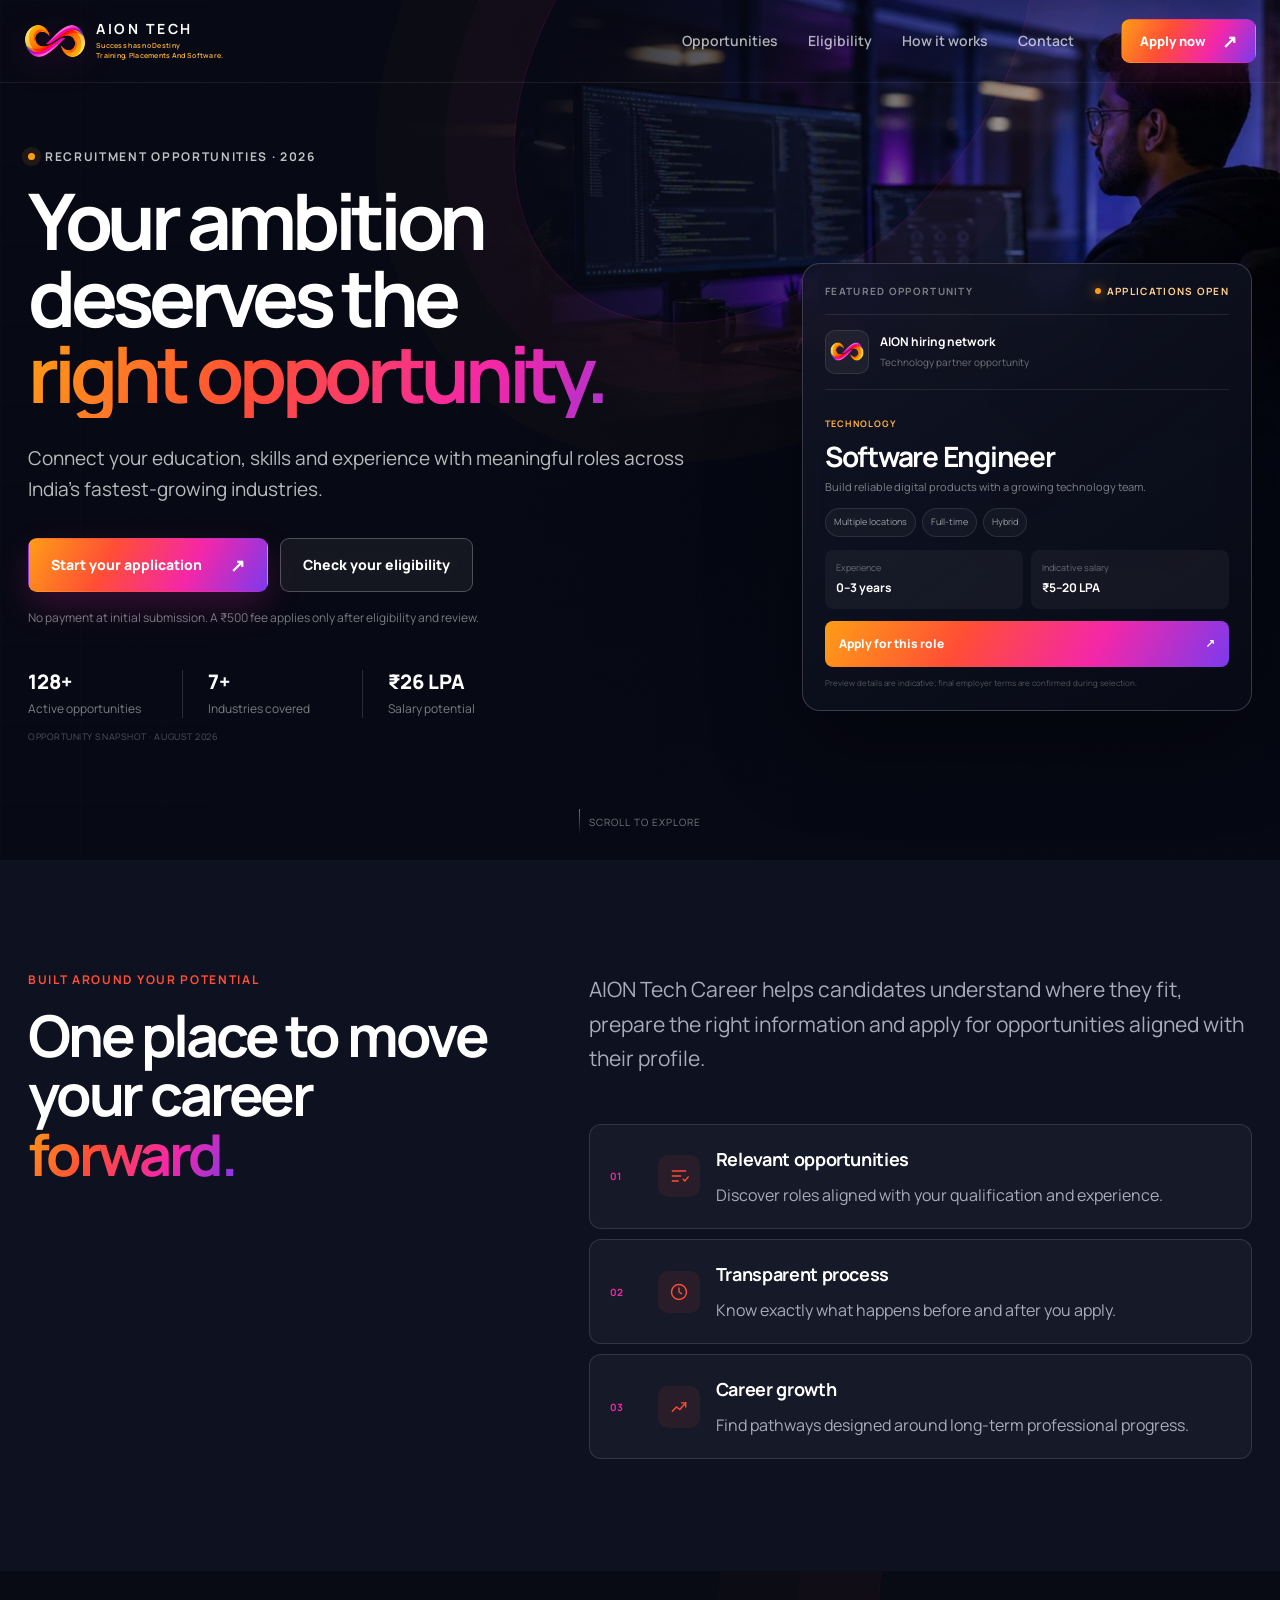
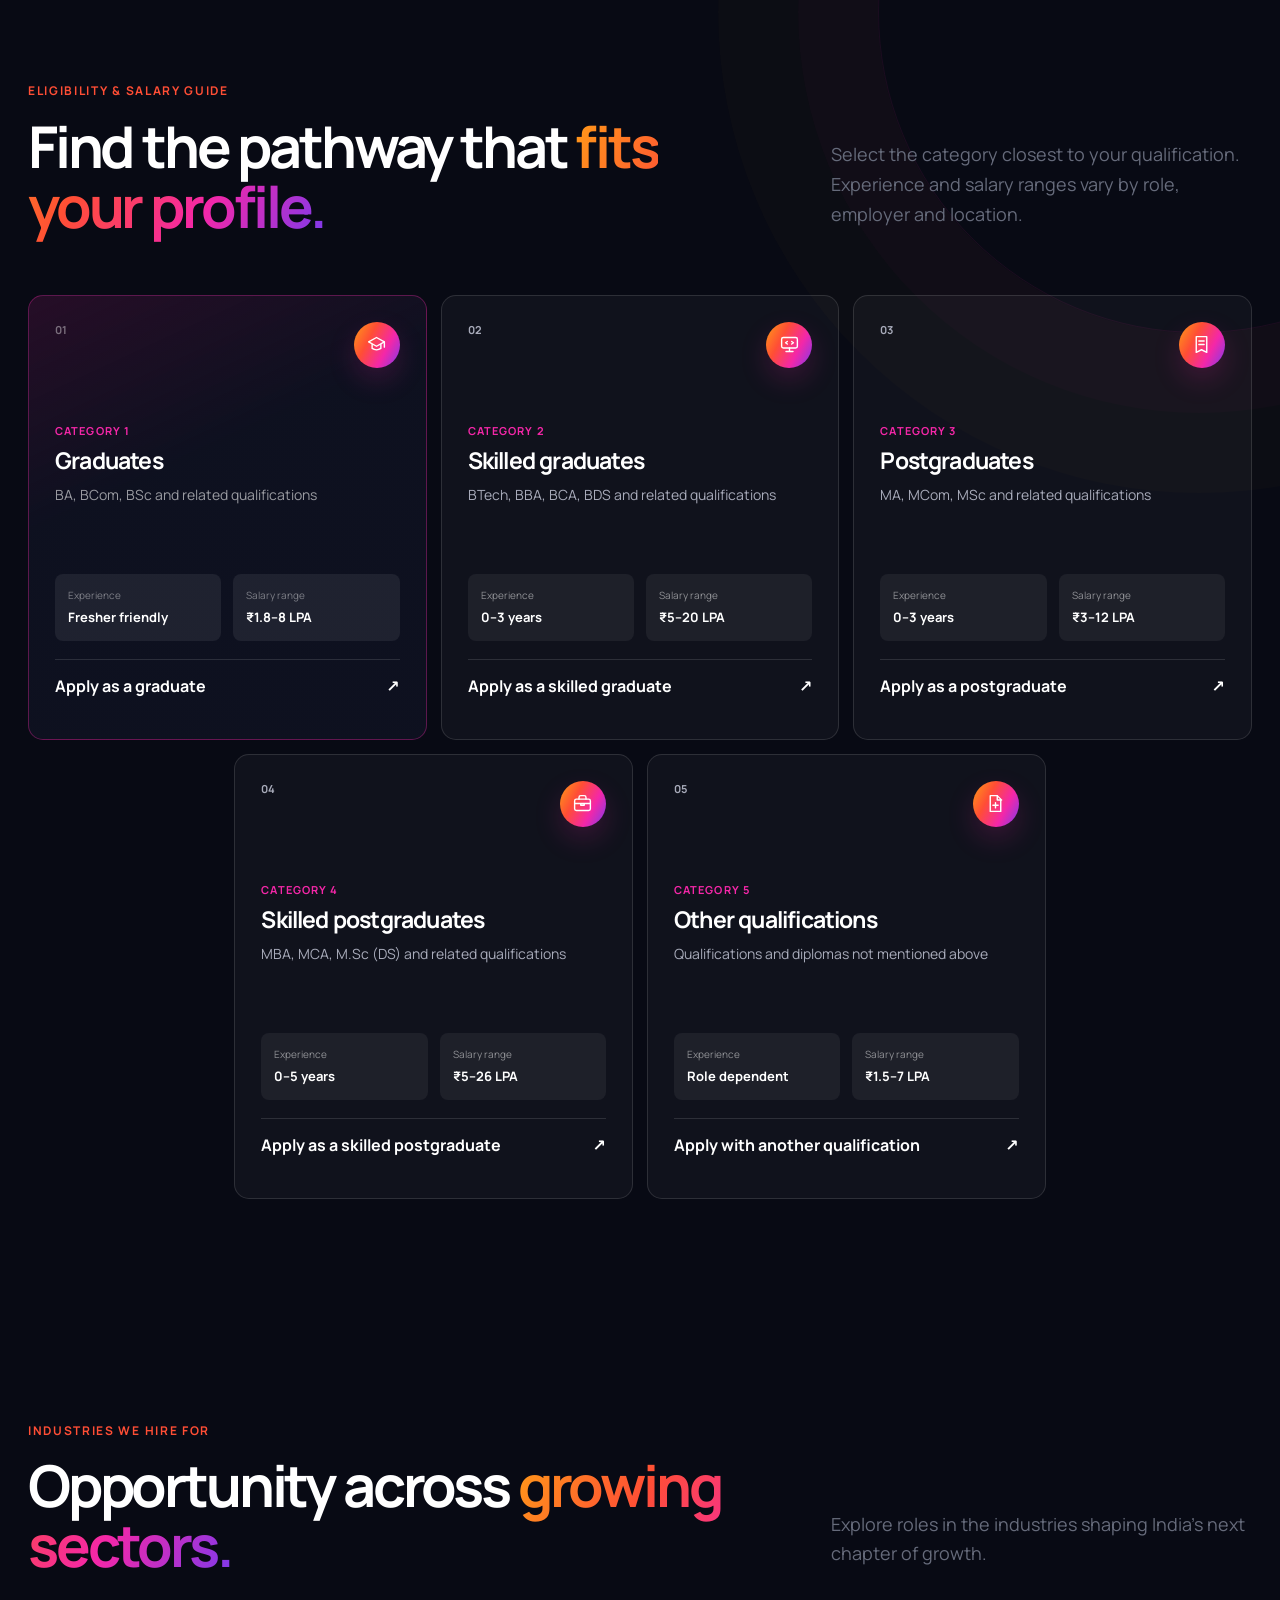
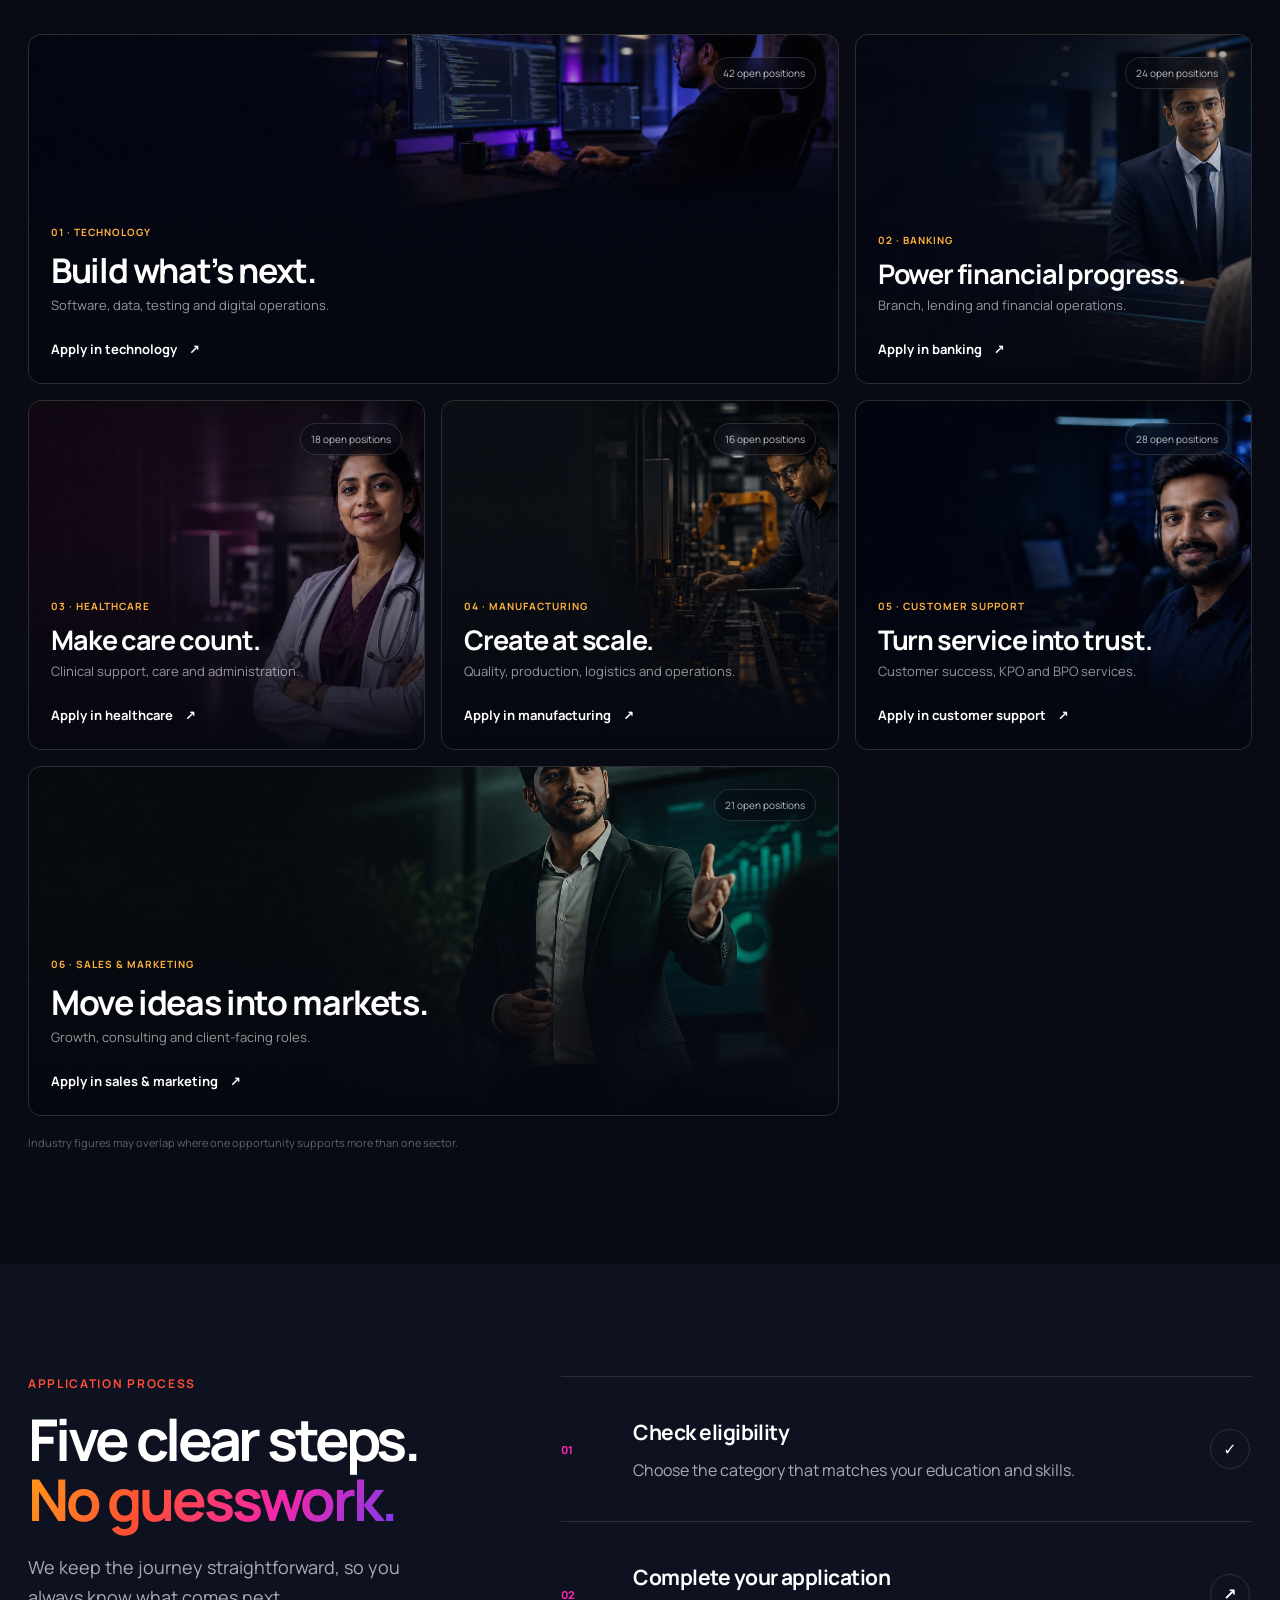
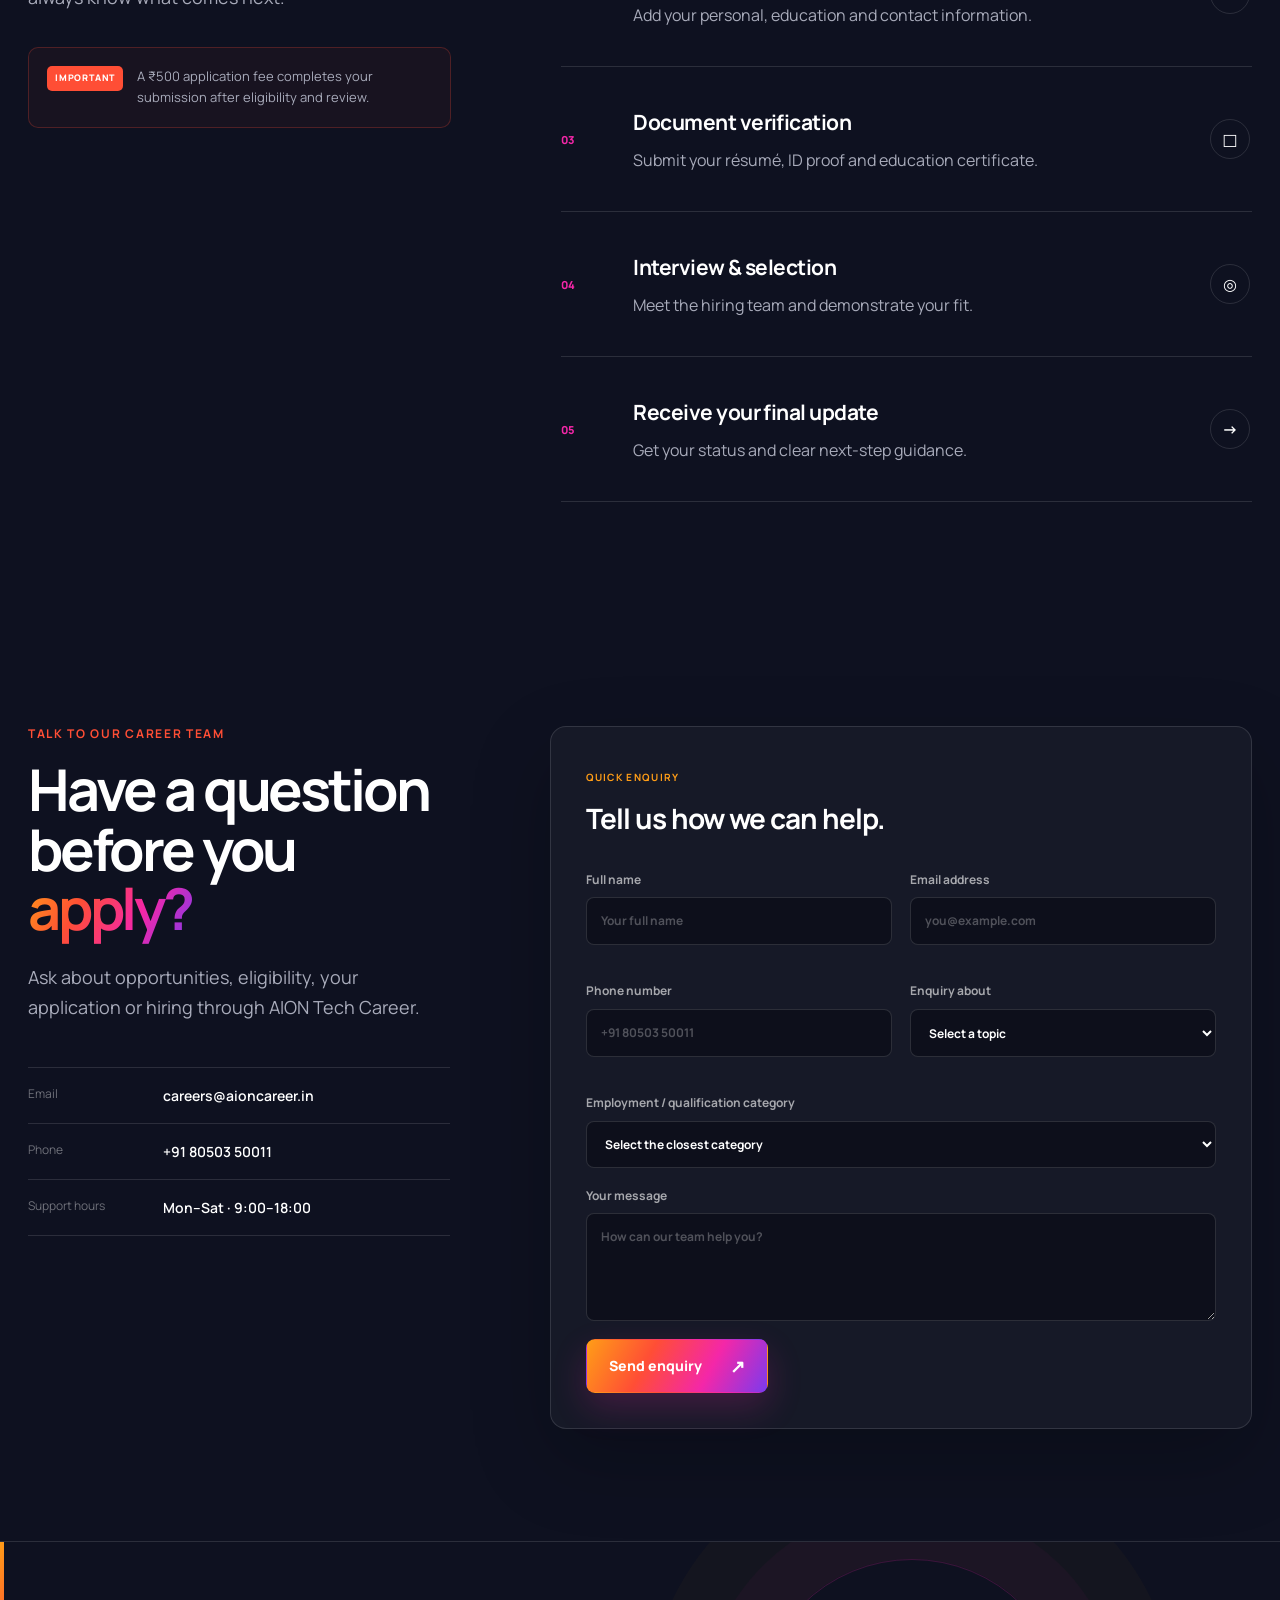
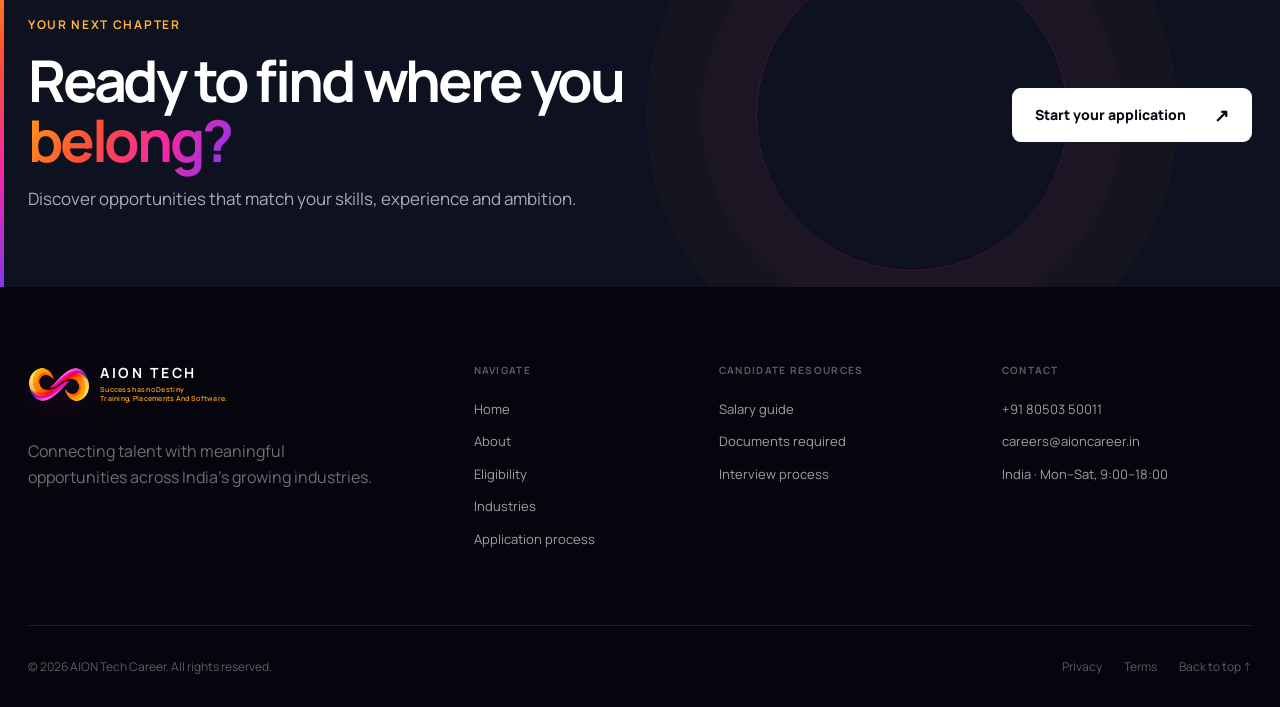
==== index.html @ 4f6e91fd "Add brand subtitles to site header" ====
<!doctype html>
<html lang="en">
<head>
  <meta charset="utf-8">
  <meta name="viewport" content="width=device-width, initial-scale=1">
  <meta name="description" content="Explore career opportunities across India's growing industries with AION Tech Career.">
  <meta name="theme-color" content="#070914">
  <title>AION Tech Career — Your next opportunity starts here</title>
  <link rel="preconnect" href="https://fonts.googleapis.com">
  <link rel="preconnect" href="https://fonts.gstatic.com" crossorigin>
  <link rel="preload" as="image" href="assets/images/industries/technology.jpg" fetchpriority="high">
  <link rel="preload" as="image" href="assets/images/aion-logo.webp">
  <link href="https://fonts.googleapis.com/css2?family=Manrope:wght@400;500;600;700;800&display=swap" rel="stylesheet">
  <link rel="stylesheet" href="assets/css/styles.css?v=29">
  <script defer src="assets/js/script.js?v=24"></script>
</head>
<body id="top">
  <a class="skip-link" href="#main">Skip to content</a>

  <header class="site-header" data-header>
    <div class="nav-shell">
      <a class="brand" href="#top" aria-label="AION Tech Career home">
        <img src="assets/images/aion-logo.webp" alt="" width="78" height="43" decoding="async">
        <span class="brand-copy"><strong>AION TECH</strong><span class="brand-tagline"><span>Success has no Destiny</span><span>Training, Placements And Software.</span></span></span>
      </a>
      <button class="menu-toggle" type="button" aria-expanded="false" aria-controls="primary-nav" aria-label="Open navigation" data-menu-toggle><span></span><span></span></button>
      <div class="nav-panel" id="primary-nav" data-nav-panel>
        <nav class="main-nav" aria-label="Primary navigation">
          <a href="#opportunities">Opportunities</a>
          <a href="#eligibility">Eligibility</a>
          <a href="#process">How it works</a>
          <a href="#contact">Contact</a>
        </nav>
        <a class="button button-small button-bright" href="?apply=1" data-open-application>Apply now <span aria-hidden="true">↗</span></a>
      </div>
    </div>
  </header>

  <main id="main">
    <section class="hero" aria-labelledby="hero-title">
      <div class="hero-media" aria-hidden="true"></div>
      <div class="hero-gridlines" aria-hidden="true"></div>
      <div class="container hero-layout">
        <div class="hero-copy">
          <p class="kicker hero-kicker"><span></span> Recruitment opportunities · 2026</p>
          <h1 id="hero-title">Your ambition deserves the <em><span>right</span> opportunity.</em></h1>
          <p class="hero-lead">Connect your education, skills and experience with meaningful roles across India’s fastest-growing industries.</p>
          <div class="hero-actions">
            <a class="button button-bright" href="?apply=1" data-open-application>Start your application <span aria-hidden="true">↗</span></a>
            <a class="button button-ghost" href="#eligibility">Check your eligibility</a>
          </div>
          <p class="hero-disclosure">No payment at initial submission. A ₹500 fee applies only after eligibility and review.</p>
          <div class="hero-proof" aria-label="Opportunity overview">
            <div><strong>128+</strong><span>Active opportunities</span></div>
            <div><strong>7+</strong><span>Industries covered</span></div>
            <div><strong>₹26 LPA</strong><span>Salary potential</span></div>
          </div>
          <p class="stats-source">Opportunity snapshot · August 2026</p>
        </div>

        <div class="hero-card-stack" aria-label="Featured opportunity preview">
          <article class="match-panel opportunity-preview">
            <div class="match-panel-top"><span>Featured opportunity</span><span class="live-dot">Applications open</span></div>
            <div class="opportunity-company"><span class="opportunity-logo"><img src="assets/images/aion-logo.webp" alt="" width="42" height="24" decoding="async"></span><div><strong>AION hiring network</strong><small>Technology partner opportunity</small></div></div>
            <div class="opportunity-title"><span>Technology</span><h2>Software Engineer</h2><p>Build reliable digital products with a growing technology team.</p></div>
            <div class="opportunity-tags" aria-label="Opportunity summary"><span>Multiple locations</span><span>Full-time</span><span>Hybrid</span></div>
            <dl class="opportunity-details"><div><dt>Experience</dt><dd>0–3 years</dd></div><div><dt>Indicative salary</dt><dd>₹5–20 LPA</dd></div></dl>
            <a class="opportunity-apply" href="?apply=1" data-apply-role="Software Engineer">Apply for this role <span aria-hidden="true">↗</span></a>
            <p class="opportunity-disclaimer">Preview details are indicative; final employer terms are confirmed during selection.</p>
          </article>
        </div>
      </div>
      <a class="scroll-cue" href="#about"><span></span>Scroll to explore</a>
    </section>

    <section class="section intro-section" id="about">
      <div class="container intro-grid">
        <div class="section-heading reveal">
          <p class="kicker">Built around your potential</p>
          <h2>One place to move your career <em>forward.</em></h2>
        </div>
        <div class="intro-copy reveal">
          <p>AION Tech Career helps candidates understand where they fit, prepare the right information and apply for opportunities aligned with their profile.</p>
          <div class="value-list">
            <article><span>01</span><i aria-hidden="true"><svg viewBox="0 0 24 24"><path d="M4 6h16M4 12h10M4 18h7"/><path d="m17 16 2 2 4-5"/></svg></i><div><h3>Relevant opportunities</h3><p>Discover roles aligned with your qualification and experience.</p></div></article>
            <article><span>02</span><i aria-hidden="true"><svg viewBox="0 0 24 24"><circle cx="12" cy="12" r="9"/><path d="M12 7v5l3 2"/></svg></i><div><h3>Transparent process</h3><p>Know exactly what happens before and after you apply.</p></div></article>
            <article><span>03</span><i aria-hidden="true"><svg viewBox="0 0 24 24"><path d="m4 17 5-5 4 3 7-8"/><path d="M15 7h5v5"/></svg></i><div><h3>Career growth</h3><p>Find pathways designed around long-term professional progress.</p></div></article>
          </div>
        </div>
      </div>
    </section>

    <section class="section eligibility-section" id="eligibility">
      <div class="container">
        <div class="section-heading eligibility-heading reveal">
          <div><p class="kicker">Eligibility & salary guide</p><h2>Find the pathway that <em>fits your profile.</em></h2></div>
          <p>Select the category closest to your qualification. Experience and salary ranges vary by role, employer and location.</p>
        </div>
        <div class="pathway-grid">
          <article class="pathway-card reveal-card featured-pathway">
            <div class="pathway-top"><span>01</span><i aria-hidden="true"><svg viewBox="0 0 24 24"><path d="m3 9 9-5 9 5-9 5-9-5Z"/><path d="M7 12v4.5c2.8 2 7.2 2 10 0V12M21 9v6"/></svg></i></div>
            <p>Category 1</p><h3>Graduates</h3><p>BA, BCom, BSc and related qualifications</p>
            <dl><div><dt>Experience</dt><dd>Fresher friendly</dd></div><div><dt>Salary range</dt><dd>₹1.8–8 LPA</dd></div></dl>
            <button type="button" data-apply-qualification="Graduate">Apply as a graduate <span>↗</span></button>
          </article>
          <article class="pathway-card reveal-card">
            <div class="pathway-top"><span>02</span><i aria-hidden="true"><svg viewBox="0 0 24 24"><rect x="3" y="4" width="18" height="12" rx="2"/><path d="M8 20h8M12 16v4M9.5 8.5 7.5 10l2 1.5M14.5 8.5l2 1.5-2 1.5"/></svg></i></div>
            <p>Category 2</p><h3>Skilled graduates</h3><p>BTech, BBA, BCA, BDS and related qualifications</p>
            <dl><div><dt>Experience</dt><dd>0–3 years</dd></div><div><dt>Salary range</dt><dd>₹5–20 LPA</dd></div></dl>
            <button type="button" data-apply-qualification="Skilled graduate">Apply as a skilled graduate <span>↗</span></button>
          </article>
          <article class="pathway-card reveal-card">
            <div class="pathway-top"><span>03</span><i aria-hidden="true"><svg viewBox="0 0 24 24"><path d="M6 3h12v18l-6-3-6 3V3Z"/><path d="M9 8h6M9 12h6"/></svg></i></div>
            <p>Category 3</p><h3>Postgraduates</h3><p>MA, MCom, MSc and related qualifications</p>
            <dl><div><dt>Experience</dt><dd>0–3 years</dd></div><div><dt>Salary range</dt><dd>₹3–12 LPA</dd></div></dl>
            <button type="button" data-apply-qualification="Postgraduate">Apply as a postgraduate <span>↗</span></button>
          </article>
          <article class="pathway-card reveal-card">
            <div class="pathway-top"><span>04</span><i aria-hidden="true"><svg viewBox="0 0 24 24"><rect x="3" y="7" width="18" height="13" rx="2"/><path d="M8 7V5a2 2 0 0 1 2-2h4a2 2 0 0 1 2 2v2M3 12h18M10 12v2h4v-2"/></svg></i></div>
            <p>Category 4</p><h3>Skilled postgraduates</h3><p>MBA, MCA, M.Sc (DS) and related qualifications</p>
            <dl><div><dt>Experience</dt><dd>0–5 years</dd></div><div><dt>Salary range</dt><dd>₹5–26 LPA</dd></div></dl>
            <button type="button" data-apply-qualification="Skilled postgraduate">Apply as a skilled postgraduate <span>↗</span></button>
          </article>
          <article class="pathway-card reveal-card other-pathway">
            <div class="pathway-top"><span>05</span><i aria-hidden="true"><svg viewBox="0 0 24 24"><path d="M6 3h8l4 4v14H6V3Z"/><path d="M14 3v5h5M9 14h6M12 11v6"/></svg></i></div>
            <p>Category 5</p><h3>Other qualifications</h3><p>Qualifications and diplomas not mentioned above</p>
            <dl><div><dt>Experience</dt><dd>Role dependent</dd></div><div><dt>Salary range</dt><dd>₹1.5–7 LPA</dd></div></dl>
            <button type="button" data-apply-qualification="Diploma / Other">Apply with another qualification <span>↗</span></button>
          </article>
        </div>
      </div>
    </section>

    <section class="section opportunities-section" id="opportunities">
      <div class="container">
        <div class="section-heading opportunities-heading reveal">
          <div><p class="kicker">Industries we hire for</p><h2>Opportunity across <em>growing sectors.</em></h2></div>
          <p>Explore roles in the industries shaping India’s next chapter of growth.</p>
        </div>
        <div class="industry-grid">
          <article class="industry-card industry-large reveal-card"><div class="industry-count">42 open positions</div><div><span>01 · Technology</span><h3>Build what’s next.</h3><p>Software, data, testing and digital operations.</p><a href="?apply=1" data-apply-role="Software Engineer">Apply in technology <span>↗</span></a></div></article>
          <article class="industry-card reveal-card"><div class="industry-count">24 open positions</div><div><span>02 · Banking</span><h3>Power financial progress.</h3><p>Branch, lending and financial operations.</p><a href="?apply=1" data-apply-role="Branch Operations Executive">Apply in banking <span>↗</span></a></div></article>
          <article class="industry-card reveal-card"><div class="industry-count">18 open positions</div><div><span>03 · Healthcare</span><h3>Make care count.</h3><p>Clinical support, care and administration.</p><a href="?apply=1" data-apply-role="Healthcare Administration Associate">Apply in healthcare <span>↗</span></a></div></article>
          <article class="industry-card reveal-card"><div class="industry-count">16 open positions</div><div><span>04 · Manufacturing</span><h3>Create at scale.</h3><p>Quality, production, logistics and operations.</p><a href="?apply=1" data-apply-role="Quality Assurance Executive">Apply in manufacturing <span>↗</span></a></div></article>
          <article class="industry-card reveal-card"><div class="industry-count">28 open positions</div><div><span>05 · Customer support</span><h3>Turn service into trust.</h3><p>Customer success, KPO and BPO services.</p><a href="?apply=1" data-apply-role="Customer Success Associate">Apply in customer support <span>↗</span></a></div></article>
          <article class="industry-card industry-wide reveal-card"><div class="industry-count">21 open positions</div><div><span>06 · Sales & marketing</span><h3>Move ideas into markets.</h3><p>Growth, consulting and client-facing roles.</p><a href="?apply=1" data-apply-role="Business Development Associate">Apply in sales & marketing <span>↗</span></a></div></article>
        </div>
        <p class="industry-note">Industry figures may overlap where one opportunity supports more than one sector.</p>
      </div>
    </section>

    <section class="section process-section" id="process">
      <div class="container process-layout">
        <div class="process-intro reveal">
          <p class="kicker">Application process</p>
          <h2>Five clear steps. <em>No guesswork.</em></h2>
          <p>We keep the journey straightforward, so you always know what comes next.</p>
          <div class="fee-note"><span>Important</span><p>A ₹500 application fee completes your submission after eligibility and review.</p></div>
        </div>
        <div class="process-list">
          <article class="process-step reveal"><span>01</span><div><h3>Check eligibility</h3><p>Choose the category that matches your education and skills.</p></div><i>✓</i></article>
          <article class="process-step reveal"><span>02</span><div><h3>Complete your application</h3><p>Add your personal, education and contact information.</p></div><i>↗</i></article>
          <article class="process-step reveal"><span>03</span><div><h3>Document verification</h3><p>Submit your résumé, ID proof and education certificate.</p></div><i>□</i></article>
          <article class="process-step reveal"><span>04</span><div><h3>Interview & selection</h3><p>Meet the hiring team and demonstrate your fit.</p></div><i>◎</i></article>
          <article class="process-step reveal"><span>05</span><div><h3>Receive your final update</h3><p>Get your status and clear next-step guidance.</p></div><i>→</i></article>
        </div>
      </div>
    </section>

    <section class="section contact-section" id="contact">
      <div class="container contact-shell">
        <div class="contact-copy reveal">
          <p class="kicker">Talk to our career team</p>
          <h2>Have a question before you <em>apply?</em></h2>
          <p>Ask about opportunities, eligibility, your application or hiring through AION Tech Career.</p>
          <div class="contact-details">
            <div><span>Email</span><a href="mailto:careers@aioncareer.in">careers@aioncareer.in</a></div>
            <div><span>Phone</span><a href="tel:+918050350011">+91 80503 50011</a></div>
            <div><span>Support hours</span><strong>Mon–Sat · 9:00–18:00</strong></div>
          </div>
        </div>
        <form class="enquiry-form reveal" data-enquiry-form>
          <div class="form-heading"><span>Quick enquiry</span><h3>Tell us how we can help.</h3></div>
          <div class="form-grid">
            <label>Full name<input type="text" name="fullName" autocomplete="name" maxlength="100" placeholder="Your full name" required></label>
            <label>Email address<input type="email" name="email" autocomplete="email" placeholder="you@example.com" required></label>
            <label>Phone number<input type="tel" name="phone" autocomplete="tel" pattern="[0-9+() -]{10,18}" placeholder="+91 80503 50011" required></label>
            <label>Enquiry about<select name="enquiryType" required><option value="">Select a topic</option><option>Job opportunities</option><option>Eligibility</option><option>Application status</option><option>Employer enquiry</option><option>Other</option></select></label>
            <label class="form-span-2">Employment / qualification category<select name="qualification" required><option value="">Select the closest category</option><option>Graduate</option><option>Skilled graduate</option><option>Postgraduate</option><option>Skilled postgraduate</option><option>Diploma / Other</option><option>Employer / recruiter</option><option>Not sure</option></select></label>
          </div>
          <label>Your message<textarea name="message" rows="4" maxlength="2000" placeholder="How can our team help you?" required></textarea></label>
          <p class="form-message form-error" data-enquiry-error role="alert" tabindex="-1" hidden></p>
          <p class="form-message form-success" data-enquiry-success role="status" tabindex="-1" hidden></p>
          <button class="button button-bright" type="submit">Send enquiry <span>↗</span></button>
        </form>
      </div>
    </section>

    <section class="final-cta">
      <div class="container final-cta-inner reveal">
        <div><p class="kicker">Your next chapter</p><h2>Ready to find where you <em>belong?</em></h2><p>Discover opportunities that match your skills, experience and ambition.</p></div>
        <a class="button button-light" href="?apply=1" data-open-application>Start your application <span>↗</span></a>
      </div>
    </section>
  </main>

  <footer class="site-footer">
    <div class="container footer-grid">
      <div class="footer-about"><a class="brand footer-brand" href="#top"><img src="assets/images/aion-logo.webp" alt="" width="78" height="43" loading="lazy" decoding="async"><span class="brand-copy"><strong>AION TECH</strong><span class="brand-tagline"><span>Success has no Destiny</span><span>Training, Placements And Software.</span></span></span></a><p>Connecting talent with meaningful opportunities across India’s growing industries.</p></div>
      <div><h3>Navigate</h3><a href="#top">Home</a><a href="#about">About</a><a href="#eligibility">Eligibility</a><a href="#opportunities">Industries</a><a href="#process">Application process</a></div>
      <div><h3>Candidate resources</h3><a href="#eligibility">Salary guide</a><a href="#process">Documents required</a><a href="#process">Interview process</a></div>
      <div><h3>Contact</h3><a href="tel:+918050350011">+91 80503 50011</a><a href="mailto:careers@aioncareer.in">careers@aioncareer.in</a><p>India · Mon–Sat, 9:00–18:00</p></div>
    </div>
    <div class="container footer-bottom"><span>© 2026 AION Tech Career. All rights reserved.</span><span class="footer-legal"><a href="privacy.html">Privacy</a><a href="terms.html">Terms</a><a href="#top">Back to top ↑</a></span></div>
  </footer>

  <div class="application-modal" data-application-modal hidden>
    <div class="modal-backdrop" data-close-application></div>
    <section class="application-dialog" role="dialog" aria-modal="true" aria-labelledby="application-title">
      <button class="modal-close" type="button" aria-label="Close application form" data-close-application>×</button>
      <div class="application-intro"><p class="kicker">Job application</p><h2 id="application-title">Take the next step.</h2><p>Choose your role, complete your details and upload your résumé. No payment is required now; a ₹500 fee applies only after eligibility and review.</p></div>
      <form class="application-form" data-application-form>
        <div class="form-grid">
          <label>Role you are looking for<select name="role" data-role-input required><option value="">Select a role</option><optgroup label="Technology"><option>Software Engineer</option><option>Data Analyst</option></optgroup><optgroup label="Banking"><option>Branch Operations Executive</option></optgroup><optgroup label="Healthcare"><option>Healthcare Administration Associate</option></optgroup><optgroup label="Customer service"><option>Customer Success Associate</option></optgroup><optgroup label="Manufacturing"><option>Quality Assurance Executive</option></optgroup><optgroup label="Sales &amp; Marketing"><option>Business Development Associate</option></optgroup></select></label>
          <label>Highest qualification<select name="qualification" required><option value="">Select qualification</option><option>Graduate</option><option>Skilled graduate</option><option>Postgraduate</option><option>Skilled postgraduate</option><option>Diploma / Other</option></select></label>
          <label>Full name<input type="text" name="fullName" autocomplete="name" placeholder="Your full name" required></label>
          <label>Email address<input type="email" name="email" autocomplete="email" placeholder="you@example.com" required></label>
          <label>Phone number<input type="tel" name="phone" autocomplete="tel" placeholder="+91 80503 50011" pattern="[0-9+() -]{10,18}" required></label>
          <label>Current location<input type="text" name="location" autocomplete="address-level2" placeholder="City, State" required></label>
          <label>Experience<select name="experience" required><option value="">Select experience</option><option>Fresher</option><option>Less than 1 year</option><option>1–3 years</option><option>3–5 years</option><option>5+ years</option></select></label>
          <label>Résumé<input class="file-input" type="file" name="resume" accept=".pdf,.doc,.docx" required><small>PDF, DOC or DOCX · Maximum 5 MB</small></label>
        </div>
        <label>Why are you a good fit?<textarea name="message" rows="4" maxlength="2000" placeholder="Briefly tell us about your skills and experience"></textarea></label>
        <label class="consent-field"><input type="checkbox" name="consent" required><span>I confirm that the information provided is accurate and agree to be contacted about this application.</span></label>
        <p class="form-message form-error" data-form-error role="alert" tabindex="-1" hidden></p>
        <div class="application-actions"><button class="button button-bright" type="submit">Submit application <span>↗</span></button><button class="button button-outline" type="button" data-close-application>Cancel</button></div>
      </form>
      <div class="application-success" data-application-success hidden><span>✓</span><h2>Application received.</h2><p>Thank you for applying. We’ll review your profile and contact you with the next steps.</p><p data-application-reference></p><button class="button button-bright" type="button" data-close-application>Done</button></div>
    </section>
  </div>
</body>
</html>
---- assets/css/styles.css ----
:root {
  /* Semantic color system */
  --background: #080a14;
  --background-secondary: #0e1120;
  --surface: #15192b;
  --surface-elevated: #1a1f34;
  --surface-hover: #20263d;
  --canvas: #f5f2ec;
  --canvas-elevated: #ffffff;
  --border: rgba(255, 255, 255, .12);
  --border-subtle: rgba(17, 21, 37, .12);
  --text-primary: #ffffff;
  --text-secondary: #a8abba;
  --text-muted: #74798a;
  --brand-primary: #ff4e35;
  --brand-secondary: #f427a8;
  --success: #32c987;
  --warning: #ffb13c;
  --error: #ff6252;
  --info: #6ea8ff;

  /* Spacing, shape, depth and motion tokens */
  --space-1: 4px;
  --space-2: 8px;
  --space-3: 12px;
  --space-4: 16px;
  --space-5: 20px;
  --space-6: 24px;
  --space-8: 32px;
  --space-10: 40px;
  --space-12: 48px;
  --space-16: 64px;
  --space-20: 80px;
  --space-24: 96px;
  --space-30: 120px;
  --radius-sm: 8px;
  --radius-md: 12px;
  --radius-lg: 18px;
  --radius-pill: 999px;
  --shadow-sm: 0 10px 30px rgba(12, 13, 25, .1);
  --shadow-md: 0 26px 70px rgba(12, 13, 25, .15);
  --shadow-lg: 0 35px 110px rgba(0, 0, 0, .42);
  --duration-fast: 160ms;
  --duration-base: 240ms;
  --duration-slow: 420ms;

  /* Backwards-compatible component aliases */
  --ink: #080a14;
  --ink-2: #0e1120;
  --ink-3: #15192b;
  --paper: #f5f2ec;
  --paper-2: #ece8e0;
  --white: #ffffff;
  --text: #111525;
  --muted: #666b7b;
  --muted-dark: #a8abba;
  --line: rgba(17, 21, 37, .12);
  --line-dark: rgba(255, 255, 255, .12);
  --orange: #ff9d17;
  --coral: #ff4e35;
  --pink: #f427a8;
  --violet: #7c3aed;
  --brand-gradient: linear-gradient(118deg, var(--orange) 0%, var(--coral) 34%, var(--pink) 67%, var(--violet) 100%);
  --ease: cubic-bezier(.22, 1, .36, 1);
  --shadow: 0 26px 70px rgba(12, 13, 25, .15);
}

* { box-sizing: border-box; }
html { scroll-behavior: smooth; scroll-padding-top: 96px; }
body { margin: 0; min-width: 320px; overflow-x: hidden; color: var(--text); background: var(--paper); font: 400 16px/1.65 "Manrope", system-ui, sans-serif; -webkit-font-smoothing: antialiased; }
body.modal-open { overflow: hidden; }
img { max-width: 100%; }
a { color: inherit; text-decoration: none; }
button, input, select, textarea { font: inherit; }
button, a { -webkit-tap-highlight-color: transparent; }
button { color: inherit; }
::selection { color: #fff; background: var(--pink); }
:focus-visible { outline: 3px solid rgba(244, 39, 168, .55); outline-offset: 4px; }
[hidden] { display: none !important; }
.container { width: min(1240px, calc(100% - 56px)); margin-inline: auto; }
.skip-link { position: fixed; z-index: 1000; top: 12px; left: 12px; padding: 10px 14px; color: #fff; background: var(--ink); border-radius: 8px; transform: translateY(-150%); }
.skip-link:focus { transform: none; }

h1, h2, h3, .brand-copy, .button { font-family: "Manrope", sans-serif; }
h1, h2, h3, p { margin-top: 0; }
h2 { margin-bottom: 24px; font-size: clamp(40px, 4.5vw, 68px); line-height: 1.04; letter-spacing: -.055em; }
h2 em, h1 em { color: transparent; background: var(--brand-gradient); background-clip: text; -webkit-background-clip: text; font-style: normal; }
.kicker { display: flex; align-items: center; gap: 10px; margin-bottom: 18px; color: var(--coral); font: 700 12px/1.3 "Manrope", sans-serif; letter-spacing: .14em; text-transform: uppercase; }
.section { padding: 112px 0; }
.section-heading > p:last-child { max-width: 570px; color: var(--muted); font-size: 18px; }

.button { display: inline-flex; min-height: 54px; align-items: center; justify-content: center; gap: 28px; padding: 15px 22px; border: 1px solid transparent; border-radius: 9px; font-size: 14px; font-weight: 800; line-height: 1; cursor: pointer; transition: transform .25s var(--ease), box-shadow .25s ease, background .25s ease, border-color .25s ease; }
.button:hover { transform: translateY(-2px); }
.button span { font-size: 18px; }
.button-bright { color: #fff; background: var(--brand-gradient); box-shadow: 0 14px 35px rgba(244, 39, 168, .2); }
.button-bright:hover { box-shadow: 0 18px 44px rgba(244, 39, 168, .3); }
.button-ghost { color: #fff; border-color: rgba(255,255,255,.25); background: rgba(255,255,255,.06); backdrop-filter: blur(10px); }
.button-ghost:hover { border-color: rgba(255,255,255,.5); background: rgba(255,255,255,.1); }
.button-light { color: var(--ink); background: #fff; }
.button-outline { color: var(--text); border-color: var(--line); background: transparent; }
.button-small { min-height: 44px; gap: 16px; padding: 12px 18px; font-size: 13px; }

.site-header { position: fixed; z-index: 100; top: 0; left: 0; width: 100%; color: #fff; border-bottom: 1px solid rgba(255,255,255,.08); transition: background .3s ease, box-shadow .3s ease, transform .35s var(--ease); }
.site-header.scrolled { background: rgba(8,10,20,.9); box-shadow: 0 10px 35px rgba(0,0,0,.2); backdrop-filter: blur(20px); }
.site-header.header-hidden { transform: translateY(-100%); }
.nav-shell { width: min(1320px, calc(100% - 48px)); min-height: 82px; margin-inline: auto; display: flex; align-items: center; justify-content: space-between; gap: 32px; }
.brand { display: inline-flex; flex: none; align-items: center; gap: 10px; }
.brand img { width: 62px; height: 44px; object-fit: contain; filter: drop-shadow(0 8px 16px rgba(244,39,168,.15)); }
.brand-copy { min-width: 0; display: block; font-size: 14px; font-weight: 800; line-height: 1; letter-spacing: .19em; }
.brand-copy strong { display: block; white-space: nowrap; }
.brand-tagline { display: grid; gap: 2px; margin-top: 6px; color: var(--warning); font-size: 7px; font-weight: 600; line-height: 1.1; letter-spacing: .04em; white-space: nowrap; }
.brand-tagline > span { display: block; }
.nav-panel { display: flex; align-items: center; gap: 34px; }
.main-nav { display: flex; align-items: center; gap: 4px; }
.main-nav a { position: relative; padding: 12px 13px; color: rgba(255,255,255,.68); font-size: 14px; font-weight: 600; transition: color .2s ease; }
.main-nav a::after { content: ""; position: absolute; right: 13px; bottom: 7px; left: 13px; height: 1px; background: linear-gradient(90deg,var(--orange),var(--pink)); transform: scaleX(0); transform-origin: right; transition: transform .3s var(--ease); }
.main-nav a:hover { color: #fff; }
.main-nav a:hover::after { transform: scaleX(1); transform-origin: left; }
.menu-toggle { display: none; width: 44px; height: 44px; place-items: center; padding: 0; border: 1px solid rgba(255,255,255,.16); border-radius: 50%; background: rgba(255,255,255,.06); }
.menu-toggle span { position: absolute; width: 18px; height: 1px; background: #fff; transition: transform .25s ease; }
.menu-toggle span:first-child { transform: translateY(-4px); }.menu-toggle span:last-child { transform: translateY(4px); }
.menu-toggle[aria-expanded="true"] span:first-child { transform: rotate(45deg); }.menu-toggle[aria-expanded="true"] span:last-child { transform: rotate(-45deg); }

.hero { position: relative; min-height: min(860px, calc(100svh - 0px)); display: flex; align-items: center; overflow: hidden; color: #fff; background: var(--ink); }
.hero::before { content: ""; position: absolute; z-index: 2; inset: 0; background: linear-gradient(90deg, rgba(7,9,20,.99) 0%, rgba(7,9,20,.95) 37%, rgba(7,9,20,.56) 61%, rgba(7,9,20,.22) 100%), linear-gradient(0deg, rgba(7,9,20,.88), transparent 42%); }
.hero::after { content: ""; position: absolute; z-index: 3; top: -30%; left: 44%; width: 420px; height: 620px; border: 1px solid rgba(244,39,168,.16); border-radius: 50%; transform: rotate(42deg); box-shadow: 0 0 0 70px rgba(244,39,168,.025), 0 0 0 140px rgba(255,157,23,.02); pointer-events: none; }
.hero-media { position: absolute; z-index: 1; inset: 0; background: url("../images/industries/technology.jpg") 56% center/cover no-repeat; transform: scale(1.02); }
.hero-gridlines { position: absolute; z-index: 4; inset: 0; opacity: .13; background-image: linear-gradient(rgba(255,255,255,.08) 1px, transparent 1px), linear-gradient(90deg,rgba(255,255,255,.07) 1px,transparent 1px); background-size: 80px 80px; mask-image: linear-gradient(to right,#000,transparent 72%); pointer-events: none; }
.hero-layout { position: relative; z-index: 5; display: grid; grid-template-columns: minmax(0,1.08fr) minmax(390px,.72fr); align-items: center; gap: 90px; padding-top: 126px; padding-bottom: 92px; }
.hero-copy { max-width: 745px; min-width: 0; }
.hero-kicker { color: rgba(255,255,255,.75); }
.hero-kicker span { width: 7px; height: 7px; border-radius: 50%; background: var(--orange); box-shadow: 0 0 0 6px rgba(255,157,23,.1); }
.hero h1 { max-width: 740px; margin-bottom: 25px; font-size: clamp(58px, 6.1vw, 88px); line-height: .98; letter-spacing: -.068em; }
.hero h1 em { display: block; padding-bottom: .08em; }
.hero-lead { max-width: 660px; margin-bottom: 32px; color: rgba(255,255,255,.72); font-size: 19px; line-height: 1.65; }
.hero-actions { display: flex; flex-wrap: wrap; gap: 12px; }
.hero-disclosure { max-width: 590px; margin: 16px 0 0; color: rgba(255,255,255,.46); font-size: 12px; }
.hero-proof { display: flex; gap: 0; margin-top: 42px; }
.hero-proof div { min-width: 155px; padding-right: 25px; margin-right: 25px; border-right: 1px solid rgba(255,255,255,.14); }
.hero-proof div:last-child { border: 0; }
.hero-proof strong { display: block; margin-bottom: 5px; font: 800 20px/1.2 "Manrope", sans-serif; }
.hero-proof span { display: block; color: rgba(255,255,255,.47); font-size: 12px; }
.stats-source { margin: 12px 0 0; color: rgba(255,255,255,.3); font-size: 9px; letter-spacing: .06em; text-transform: uppercase; }
.hero-card-stack { position: relative; align-self: end; width: 100%; max-width: 450px; margin-left: auto; margin-bottom: 34px; }
.match-panel { padding: 22px; border: 1px solid rgba(255,255,255,.18); border-radius: 18px; background: linear-gradient(145deg,rgba(19,22,39,.86),rgba(9,11,22,.82)); box-shadow: 0 30px 90px rgba(0,0,0,.35); backdrop-filter: blur(18px); }
.match-panel-top { display: flex; align-items: center; justify-content: space-between; margin-bottom: 18px; color: rgba(255,255,255,.46); font: 700 10px/1 "Manrope",sans-serif; letter-spacing: .13em; text-transform: uppercase; }
.live-dot { display: inline-flex; align-items: center; gap: 6px; color: #ffd188; }
.live-dot::before { content: ""; width: 6px; height: 6px; border-radius: 50%; background: var(--orange); box-shadow: 0 0 12px var(--orange); }
.opportunity-company { display: flex; align-items: center; gap: 11px; padding: 15px 0; border-block: 1px solid rgba(255,255,255,.09); }
.opportunity-logo { width: 44px; height: 44px; display: grid; place-items: center; border: 1px solid rgba(255,255,255,.1); border-radius: 10px; background: rgba(255,255,255,.05); }
.opportunity-logo img { width: 34px; height: auto; }
.opportunity-company strong { display: block; font-size: 12px; }.opportunity-company small { display: block; margin-top: 2px; color: rgba(255,255,255,.4); font-size: 10px; }
.opportunity-title { padding: 18px 0 13px; }
.opportunity-title > span { color: var(--warning); font: 700 9px/1 "Manrope",sans-serif; letter-spacing: .11em; text-transform: uppercase; }
.opportunity-title h2 { margin: 7px 0 6px; font-size: 28px; line-height: 1.1; letter-spacing: -.045em; }
.opportunity-title p { margin: 0; color: rgba(255,255,255,.48); font-size: 11px; line-height: 1.55; }
.opportunity-tags { display: flex; flex-wrap: wrap; gap: 6px; margin-bottom: 13px; }
.opportunity-tags span { padding: 6px 8px; border: 1px solid rgba(255,255,255,.1); border-radius: var(--radius-pill); color: rgba(255,255,255,.58); background: rgba(255,255,255,.035); font-size: 9px; }
.opportunity-details { display: grid; grid-template-columns: 1fr 1fr; gap: 8px; margin: 0 0 12px; }
.opportunity-details div { padding: 11px; border-radius: 8px; background: rgba(255,255,255,.045); }
.opportunity-details dt { color: rgba(255,255,255,.36); font-size: 9px; }.opportunity-details dd { margin: 3px 0 0; font-size: 12px; font-weight: 700; }
.opportunity-apply { display: flex; align-items: center; justify-content: space-between; padding: 13px 14px; border-radius: 8px; color: #fff; background: var(--brand-gradient); font-size: 12px; font-weight: 800; }
.opportunity-apply span { transition: transform var(--duration-base) var(--ease); }.opportunity-apply:hover span { transform: translate(3px,-3px); }
.opportunity-disclaimer { margin: 10px 0 0; color: rgba(255,255,255,.3); font-size: 8px; line-height: 1.4; }
.scroll-cue { position: absolute; z-index: 6; bottom: 25px; left: 50%; display: flex; align-items: center; gap: 9px; color: rgba(255,255,255,.45); font-size: 10px; letter-spacing: .1em; text-transform: uppercase; transform: translateX(-50%); }
.scroll-cue span { width: 1px; height: 26px; background: linear-gradient(var(--pink),transparent); animation: scroll-line 1.8s ease-in-out infinite; }


.intro-section { color: #fff; background: var(--ink-2); }
.intro-grid { display: grid; grid-template-columns: .82fr 1.18fr; gap: 100px; align-items: start; }
.intro-grid .section-heading { position: sticky; top: 125px; }
.intro-grid h2 { max-width: 540px; }
.intro-copy > p { max-width: 700px; margin-bottom: 48px; color: var(--muted-dark); font-size: 21px; line-height: 1.65; }
.value-list { display: grid; gap: 10px; }
.value-list article { display: grid; grid-template-columns: 34px 44px 1fr; gap: 14px; align-items: center; padding: 20px; border: 1px solid var(--line-dark); border-radius: 12px; background: rgba(255,255,255,.035); transition: border-color var(--duration-base) ease, box-shadow var(--duration-base) ease, transform var(--duration-base) var(--ease); }
.value-list article:hover { border-color: rgba(244,39,168,.24); box-shadow: var(--shadow-sm); transform: translateY(-3px); }
.value-list article > span { color: var(--pink); font: 700 10px "Manrope",sans-serif; }
.value-list article > i { width: 42px; height: 42px; display: grid; place-items: center; border-radius: 10px; color: var(--coral); background: rgba(255,78,53,.08); }
.value-list svg { width: 20px; height: 20px; fill: none; stroke: currentColor; stroke-width: 1.7; stroke-linecap: round; stroke-linejoin: round; }
.value-list h3 { margin: 0 0 7px; font-size: 18px; letter-spacing: -.02em; }
.value-list p { margin: 0; color: var(--muted-dark); }

.eligibility-section { position: relative; overflow: hidden; color: #fff; background: var(--ink); }
.eligibility-section::before { content: ""; position: absolute; top: -280px; right: -240px; width: 640px; height: 640px; border: 1px solid rgba(244,39,168,.08); border-radius: 50%; box-shadow: 0 0 0 80px rgba(244,39,168,.018),0 0 0 160px rgba(255,157,23,.015); }
.eligibility-heading,.opportunities-heading { position: relative; display: grid; grid-template-columns: 1.1fr .65fr; align-items: end; gap: 90px; margin-bottom: 58px; }
.eligibility-heading h2,.opportunities-heading h2 { max-width: 760px; margin-bottom: 0; }
.eligibility-heading > p,.opportunities-heading > p { margin: 0 0 7px; }
.eligibility-heading > p { color: var(--muted-dark); }
.pathway-grid { position: relative; display: grid; grid-template-columns: repeat(6,1fr); gap: 14px; }
.pathway-card { grid-column: span 2; min-width: 0; display: flex; flex-direction: column; min-height: 445px; padding: 26px; border: 1px solid var(--line-dark); border-radius: 15px; background: rgba(255,255,255,.035); transition: transform .35s var(--ease), box-shadow .35s ease, border-color .35s ease; }
.pathway-card:nth-child(4) { grid-column: 2 / span 2; }.pathway-card.other-pathway { grid-column: 4 / span 2; }
.pathway-card:hover { z-index: 2; border-color: rgba(244,39,168,.28); box-shadow: var(--shadow); transform: translateY(-7px); }
.featured-pathway { color: #fff; border-color: rgba(244,39,168,.34); background: linear-gradient(155deg,rgba(244,39,168,.13),rgba(14,17,32,.98) 38%); }
.pathway-top { display: flex; justify-content: space-between; align-items: flex-start; margin-bottom: 54px; }
.pathway-top > span { color: var(--muted-dark); font: 700 11px "Manrope",sans-serif; }
.featured-pathway .pathway-top > span { color: rgba(255,255,255,.4); }
.pathway-top i { width: 46px; height: 46px; display: grid; place-items: center; border-radius: 50%; color: #fff; background: var(--brand-gradient); box-shadow: 0 12px 28px rgba(244,39,168,.18); }
.pathway-top svg { width: 21px; height: 21px; fill: none; stroke: currentColor; stroke-width: 1.6; stroke-linecap: round; stroke-linejoin: round; }
.pathway-card > p:first-of-type { margin: 0 0 7px; color: var(--pink); font-size: 11px; font-weight: 700; letter-spacing: .1em; text-transform: uppercase; }
.pathway-card h3 { margin: 0 0 9px; font-size: 23px; line-height: 1.2; letter-spacing: -.035em; }
.pathway-card h3 + p { min-height: 52px; margin-bottom: 24px; color: var(--muted-dark); font-size: 14px; }
.featured-pathway h3 + p { color: rgba(255,255,255,.58); }
.pathway-card dl { display: grid; grid-template-columns: 1fr 1fr; gap: 12px; margin: auto 0 18px; }
.pathway-card dl div { padding: 13px; border-radius: 8px; background: rgba(255,255,255,.06); }
.featured-pathway dl div { background: rgba(255,255,255,.07); }
.pathway-card dt { color: rgba(255,255,255,.5); font-size: 10px; }.pathway-card dd { margin: 3px 0 0; font-size: 13px; font-weight: 700; }
.featured-pathway dt { color: rgba(255,255,255,.42); }
.pathway-card button { display: flex; width: 100%; align-items: center; justify-content: space-between; padding: 13px 0; border: 0; border-top: 1px solid var(--line-dark); color: #fff; background: transparent; font-weight: 700; text-align: left; cursor: pointer; }
.featured-pathway button { color: #fff; border-top-color: rgba(255,255,255,.12); }
.pathway-card button span { transition: transform .25s var(--ease); }.pathway-card button:hover span { transform: translate(3px,-3px); }

.opportunities-section { color: #fff; background: var(--ink); }
.opportunities-heading > p { color: var(--muted-dark); }
.industry-grid { display: grid; grid-template-columns: repeat(12,1fr); grid-auto-rows: 350px; gap: 16px; }
.industry-card { position: relative; grid-column: span 4; display: flex; flex-direction: column; justify-content: space-between; overflow: hidden; padding: 22px; border: 1px solid rgba(255,255,255,.12); border-radius: 14px; background: #111; isolation: isolate; }
.industry-card:nth-child(1) { --industry-image: url("../images/industries/technology.jpg"); }
.industry-card:nth-child(2) { --industry-image: url("../images/industries/banking.jpg"); }
.industry-card:nth-child(3) { --industry-image: url("../images/industries/healthcare.jpg"); }
.industry-card:nth-child(4) { --industry-image: url("../images/industries/manufacturing.jpg"); }
.industry-card:nth-child(5) { --industry-image: url("../images/industries/customer-support.jpg"); }
.industry-card:nth-child(6) { --industry-image: url("../images/industries/sales-marketing.jpg"); }
.industry-card::before { content: ""; position: absolute; z-index: -2; inset: 0; background-image: var(--industry-image); background-position: center; background-size: cover; transition: transform .8s var(--ease), filter .5s ease; }
.industry-card::after { content: ""; position: absolute; z-index: -1; inset: 0; background: linear-gradient(180deg,rgba(5,7,16,.25),rgba(5,7,16,.13) 34%,rgba(5,7,16,.96) 100%); }
.industry-card:hover::before { transform: scale(1.055); filter: saturate(1.15); }
.industry-large { grid-column: span 8; }.industry-wide { grid-column: span 8; }
.industry-count { align-self: flex-end; padding: 7px 10px; border: 1px solid rgba(255,255,255,.13); border-radius: 99px; color: rgba(255,255,255,.73); background: rgba(7,9,20,.45); backdrop-filter: blur(10px); font-size: 10px; }
.industry-card > div:last-child > span { color: var(--warning); font: 700 10px "Manrope",sans-serif; letter-spacing: .1em; text-transform: uppercase; }
.industry-card h3 { max-width: 460px; margin: 8px 0 6px; font-size: 27px; line-height: 1.1; letter-spacing: -.04em; }
.industry-large h3,.industry-wide h3 { font-size: 34px; }
.industry-card p { margin: 0 0 18px; color: rgba(255,255,255,.58); font-size: 13px; }
.industry-card a { display: inline-flex; gap: 12px; align-items: center; font-size: 13px; font-weight: 700; }
.industry-card a span { transition: transform .25s var(--ease); }.industry-card a:hover span { transform: translate(3px,-3px); }
.industry-note { margin: 18px 0 0; color: rgba(255,255,255,.36); font-size: 11px; }

.process-section { color: #fff; background: var(--ink-2); }
.process-layout { display: grid; grid-template-columns: .76fr 1.24fr; gap: 110px; align-items: start; }
.process-intro { position: sticky; top: 120px; }
.process-intro h2 { max-width: 550px; }
.process-intro > p:not(.kicker) { max-width: 520px; color: var(--muted-dark); font-size: 18px; }
.fee-note { max-width: 510px; display: grid; grid-template-columns: auto 1fr; gap: 14px; margin-top: 34px; padding: 18px; border: 1px solid rgba(255,78,53,.24); border-radius: 10px; background: rgba(255,78,53,.045); }
.fee-note span { align-self: start; padding: 5px 8px; border-radius: 5px; color: #fff; background: var(--coral); font-size: 9px; font-weight: 800; letter-spacing: .09em; text-transform: uppercase; }
.fee-note p { margin: 0; color: var(--muted-dark); font-size: 13px; }
.process-list { border-top: 1px solid var(--line-dark); }
.process-step { display: grid; grid-template-columns: 52px 1fr 42px; gap: 20px; align-items: center; min-height: 145px; padding: 26px 0; border-bottom: 1px solid var(--line-dark); }
.process-step > span { color: var(--pink); font: 800 11px "Manrope",sans-serif; }
.process-step h3 { margin: 0 0 7px; font-size: 21px; letter-spacing: -.025em; }
.process-step p { margin: 0; color: var(--muted-dark); }
.process-step i { width: 40px; height: 40px; display: grid; place-items: center; border: 1px solid var(--line-dark); border-radius: 50%; font-style: normal; font-weight: 700; transition: color .25s ease, background .25s ease, transform .25s var(--ease); }
.process-step:hover i { color: #fff; border-color: transparent; background: var(--brand-gradient); transform: rotate(8deg); }

.contact-section { color: #fff; background: var(--ink-2); }
.contact-shell { display: grid; grid-template-columns: .75fr 1.25fr; gap: 100px; align-items: start; }
.contact-copy { position: sticky; top: 120px; }
.contact-copy h2 { max-width: 550px; }
.contact-copy > p:not(.kicker) { max-width: 500px; color: var(--muted-dark); font-size: 18px; }
.contact-details { display: grid; gap: 0; margin-top: 44px; border-top: 1px solid var(--line-dark); }
.contact-details div { display: grid; grid-template-columns: 115px 1fr; gap: 20px; padding: 16px 0; border-bottom: 1px solid var(--line-dark); }
.contact-details span { color: rgba(255,255,255,.4); font-size: 12px; }.contact-details a,.contact-details strong { font-size: 14px; font-weight: 600; }
.enquiry-form { padding: 35px; border: 1px solid var(--line-dark); border-radius: 16px; background: rgba(255,255,255,.035); box-shadow: 0 30px 80px rgba(0,0,0,.22); }
.form-heading { margin-bottom: 28px; }.form-heading span { color: var(--orange); font: 700 10px "Manrope",sans-serif; letter-spacing: .13em; text-transform: uppercase; }.form-heading h3 { margin: 7px 0 0; font-size: 28px; letter-spacing: -.035em; }
.form-grid { display: grid; grid-template-columns: 1fr 1fr; gap: 18px; }
.form-span-2 { grid-column: 1 / -1; }
form label { display: grid; gap: 8px; margin-bottom: 18px; color: rgba(255,255,255,.62); font-size: 12px; font-weight: 700; }
form input:not([type="checkbox"]),form select,form textarea { width: 100%; min-width: 0; padding: 13px 14px; border: 1px solid rgba(255,255,255,.13); border-radius: 8px; outline: 0; color: #fff; background: rgba(5,7,16,.5); transition: border-color .2s ease, background .2s ease, box-shadow .2s ease; }
form select { appearance: auto; }
form option,form optgroup { color: var(--text); background: #fff; }
form textarea { resize: vertical; min-height: 108px; }
form input:not([type="checkbox"]):focus,form select:focus,form textarea:focus { border-color: rgba(244,39,168,.65); background: rgba(5,7,16,.72); box-shadow: 0 0 0 4px rgba(244,39,168,.09); }
form input::placeholder,form textarea::placeholder { color: rgba(255,255,255,.28); }
.form-message { padding: 12px 14px; border-radius: 8px; font-size: 13px; }.form-error { color: #ffc7c0; background: rgba(255,78,53,.12); }.form-success { color: #bff5dc; background: rgba(35,198,126,.12); }

.final-cta { position: relative; overflow: hidden; color: #fff; background: var(--ink-2); border-top: 1px solid var(--line-dark); }
.final-cta::before { content: ""; position: absolute; inset: 0 auto 0 0; width: 4px; background: var(--brand-gradient); }
.final-cta-inner { position: relative; min-height: 345px; display: flex; align-items: center; justify-content: space-between; gap: 60px; }
.final-cta-inner::after { content: ""; position: absolute; right: 15%; width: 310px; height: 310px; border: 1px solid rgba(244,39,168,.2); border-radius: 50%; box-shadow: 0 0 0 55px rgba(244,39,168,.035),0 0 0 110px rgba(255,157,23,.025); }
.final-cta .kicker { color: var(--warning); }.final-cta h2 { position: relative; z-index: 1; max-width: 790px; margin: 0 0 14px; }.final-cta h2 em { color: transparent; background: var(--brand-gradient); background-clip: text; -webkit-background-clip: text; }
.final-cta-inner > div > p:last-child { position: relative; z-index: 1; margin: 0; color: var(--muted-dark); font-size: 17px; }
.final-cta .button { position: relative; z-index: 1; flex: none; }

.site-footer { padding-top: 75px; color: #fff; background: #05060d; }
.footer-grid { display: grid; grid-template-columns: 1.5fr .7fr .85fr 1fr; gap: 70px; padding-bottom: 64px; }
.footer-about p { max-width: 350px; margin: 24px 0 0; color: rgba(255,255,255,.42); }
.footer-brand .brand-tagline { color: var(--orange); }
.footer-grid h3 { margin: 0 0 20px; color: rgba(255,255,255,.35); font-size: 10px; letter-spacing: .13em; text-transform: uppercase; }
.footer-grid > div:not(.footer-about) a,.footer-grid > div:not(.footer-about) p { display: block; margin: 0 0 11px; color: rgba(255,255,255,.62); font-size: 13px; }
.footer-grid a:hover { color: #fff !important; }
.footer-bottom { min-height: 82px; display: flex; align-items: center; justify-content: space-between; border-top: 1px solid rgba(255,255,255,.09); color: rgba(255,255,255,.35); font-size: 12px; }
.footer-legal { display: flex; align-items: center; gap: 22px; }

.legal-main { padding-top: 82px; color: #fff; background: var(--ink); }
.legal-hero { padding: 92px 0 46px; color: #fff; background: var(--ink); }
.legal-hero .section-heading { max-width: 760px; }
.legal-hero h1 { margin: 0 0 18px; font-size: clamp(42px, 6vw, 76px); line-height: 1; letter-spacing: -.06em; }
.legal-hero h1 em { color: transparent; background: var(--brand-gradient); background-clip: text; -webkit-background-clip: text; font-style: normal; }
.legal-hero p:not(.kicker) { max-width: 680px; margin-bottom: 0; color: rgba(255,255,255,.65); font-size: 18px; }
.legal-content { max-width: 880px; padding: 66px 0 100px; }
.legal-content section { padding: 28px 0; border-bottom: 1px solid var(--line-dark); }
.legal-content h2 { margin: 0 0 12px; font-size: 28px; line-height: 1.15; letter-spacing: -.035em; }
.legal-content p,.legal-content li { color: var(--muted-dark); }
.legal-content ul { margin: 0; padding-left: 20px; }
.legal-content a { color: var(--pink); font-weight: 700; }

.application-modal { position: fixed; z-index: 500; inset: 0; display: grid; place-items: center; padding: 24px; opacity: 0; transition: opacity .25s ease; }
.application-modal.is-open { opacity: 1; }
.modal-backdrop { position: absolute; inset: 0; background: rgba(3,4,10,.78); backdrop-filter: blur(10px); }
.application-dialog { position: relative; width: min(850px,100%); max-height: calc(100vh - 48px); overflow-y: auto; padding: 38px; color: #fff; border: 1px solid var(--line-dark); border-radius: 18px; background: var(--ink-2); box-shadow: 0 35px 110px rgba(0,0,0,.5); transform: translateY(18px) scale(.985); transition: transform .3s var(--ease); }
.application-modal.is-open .application-dialog { transform: none; }
.modal-close { position: absolute; z-index: 2; top: 18px; right: 18px; width: 40px; height: 40px; border: 1px solid var(--line-dark); border-radius: 50%; color: #fff; background: rgba(255,255,255,.05); font-size: 23px; cursor: pointer; }
.application-intro { max-width: 680px; margin-bottom: 30px; padding-right: 40px; }
.application-intro h2 { margin-bottom: 12px; font-size: 43px; }.application-intro > p:last-child { color: var(--muted-dark); }
.application-form .file-input { padding: 10px; }.application-form label small { color: rgba(255,255,255,.35); font-weight: 400; }
.consent-field { grid-template-columns: auto 1fr; align-items: start; gap: 11px; color: rgba(255,255,255,.55); }.consent-field input { margin-top: 3px; accent-color: var(--pink); }
.application-actions { display: flex; flex-wrap: wrap; gap: 12px; }
.application-actions .button-outline { color: #fff; border-color: var(--line-dark); }
.application-success { padding: 50px 0 20px; text-align: center; }.application-success > span { width: 70px; height: 70px; display: grid; place-items: center; margin: 0 auto 24px; border-radius: 50%; color: #fff; background: var(--brand-gradient); font-size: 28px; }.application-success h2 { margin-bottom: 12px; font-size: 45px; }.application-success p { color: var(--muted-dark); }

.reveal,.reveal-card { opacity: 1; transform: none; transition: opacity .75s var(--ease), transform .75s var(--ease); }
body.motion-ready .reveal,body.motion-ready .reveal-card { opacity: 0; transform: translateY(26px); }
body.motion-ready .reveal-card { transform: translateY(20px) scale(.99); }
body.motion-ready .reveal.is-visible,body.motion-ready .reveal-card.is-visible { opacity: 1; transform: none; }
.pathway-card:nth-child(2),.industry-card:nth-child(2) { transition-delay: .06s; }.pathway-card:nth-child(3),.industry-card:nth-child(3) { transition-delay: .12s; }.pathway-card:nth-child(4),.industry-card:nth-child(4) { transition-delay: .18s; }.pathway-card:nth-child(5),.industry-card:nth-child(5) { transition-delay: .24s; }.industry-card:nth-child(6) { transition-delay: .3s; }

@keyframes hero-breathe { to { transform: scale(1.055); } }
@keyframes scroll-line { 0%,100% { transform: scaleY(.5); transform-origin: top; opacity: .4; } 50% { transform: scaleY(1); opacity: 1; } }

@media (max-width: 1120px) {
  .main-nav a { padding-inline: 8px; }
  .nav-panel { gap: 18px; }
  .hero-layout { grid-template-columns: minmax(0,1fr) 390px; gap: 44px; }
  .hero h1 { font-size: clamp(54px,6.2vw,76px); }
  .chip-two { right: 0; }
  .intro-grid,.process-layout,.contact-shell { gap: 65px; }
  .footer-grid { gap: 40px; }
}

@media (max-width: 900px) {
  .section { padding: 88px 0; }
  .menu-toggle { position: relative; display: grid; z-index: 3; }
  .nav-panel { position: fixed; z-index: 2; top: 0; right: 0; width: min(390px,100%); height: 100dvh; display: flex; flex-direction: column; align-items: stretch; justify-content: center; gap: 32px; padding: 90px 36px 40px; background: rgba(8,10,20,.98); box-shadow: -30px 0 80px rgba(0,0,0,.35); transform: translateX(105%); transition: transform .4s var(--ease); }
  .nav-panel.open { transform: none; }
  .main-nav { flex-direction: column; align-items: stretch; }
  .main-nav a { padding: 12px 0; font: 700 28px "Manrope",sans-serif; }
  .main-nav a::after { right: auto; left: 0; bottom: 4px; width: 45px; }
  .hero { min-height: auto; }
  .hero-layout { grid-template-columns: 1fr; gap: 52px; padding-top: 150px; padding-bottom: 100px; }
  .hero-copy { max-width: 760px; }
  .hero-card-stack { max-width: 520px; margin: 0; }
  .hero::before { background: linear-gradient(90deg,rgba(7,9,20,.98),rgba(7,9,20,.83) 70%,rgba(7,9,20,.45)),linear-gradient(0deg,rgba(7,9,20,.88),transparent 50%); }
  .hero-media { background-position: 65% center; opacity: .55; }
  .scroll-cue { display: none; }
  .intro-grid,.process-layout,.contact-shell { grid-template-columns: 1fr; gap: 50px; }
  .intro-grid .section-heading,.process-intro,.contact-copy { position: static; }
  .eligibility-heading,.opportunities-heading { grid-template-columns: 1fr; gap: 20px; }
  .pathway-card { grid-column: span 3; }.pathway-card:nth-child(4) { grid-column: span 3; }.pathway-card.other-pathway { grid-column: 2 / span 4; }
  .industry-card { grid-column: span 6; }.industry-large,.industry-wide { grid-column: span 12; }
  .footer-grid { grid-template-columns: 1.4fr 1fr 1fr; }.footer-about { grid-column: 1 / -1; }
}

@media (max-width: 640px) {
  .container { width: calc(100% - 34px); }
  .nav-shell { width: calc(100% - 30px); min-height: 72px; }
  .brand img { width: 54px; height: 38px; }.brand-copy { font-size: 12px; }.brand-tagline { margin-top: 5px; font-size: 6px; }
  .section { padding: 68px 0; }
  h2 { font-size: clamp(36px,11vw,48px); }
  .hero-layout { width: min(calc(100% - 34px), 356px); margin-left: 17px; margin-right: auto; }
  .hero-layout { gap: 40px; padding-top: 104px; padding-bottom: 38px; }
  .hero h1 { max-width: 100%; font-size: clamp(38px,10vw,50px); letter-spacing: -.052em; }
  .hero h1 em { display: block; }
  .hero h1 em span { display: block; }
  .hero-lead { font-size: 17px; }
  .hero-actions { display: grid; grid-template-columns: 1fr; }
  .hero-actions .button { width: 100%; }
  .hero-proof { display: grid; grid-template-columns: 1fr 1fr; gap: 18px 0; }
  .hero-proof div { min-width: 0; margin: 0; padding: 0 14px 0 0; }.hero-proof div:nth-child(2) { padding-left: 14px; border-right: 0; }.hero-proof div:nth-child(3) { grid-column: 1 / -1; border: 0; }
  .match-panel { padding: 17px; }
  .opportunity-title h2 { font-size: 25px; }
  .hero-card-stack { display: none; }
  .intro-grid { gap: 28px; }.intro-copy > p { font-size: 18px; margin-bottom: 30px; }.value-list article { grid-template-columns: 28px 40px 1fr; gap: 10px; padding: 16px; }
  .eligibility-heading,.opportunities-heading { margin-bottom: 38px; }
  .pathway-grid { display: grid; grid-template-columns: 1fr; }.pathway-card,.pathway-card:nth-child(4),.pathway-card.other-pathway { grid-column: 1; min-height: 410px; }.pathway-top { margin-bottom: 38px; }
  .industry-grid { display: grid; grid-template-columns: 1fr; grid-auto-rows: 390px; }.industry-card,.industry-large,.industry-wide { grid-column: 1; }.industry-large h3,.industry-wide h3,.industry-card h3 { font-size: 28px; }
  .process-step { grid-template-columns: 38px 1fr; gap: 10px; }.process-step i { display: none; }.process-step h3 { font-size: 18px; }.process-step p { font-size: 14px; }
  .contact-details div { grid-template-columns: 90px 1fr; gap: 10px; }
  .enquiry-form { padding: 23px 18px; }.form-grid { grid-template-columns: 1fr; gap: 0; }
  .final-cta-inner { min-height: 390px; flex-direction: column; align-items: flex-start; justify-content: center; gap: 30px; }.final-cta .button { width: 100%; }.final-cta-inner::after { right: -140px; }
  .footer-grid { grid-template-columns: 1fr 1fr; gap: 38px 24px; }.footer-about { grid-column: 1 / -1; }.footer-grid > div:last-child { grid-column: 1 / -1; }
  .footer-bottom { min-height: 100px; align-items: flex-start; justify-content: center; flex-direction: column; gap: 7px; }
  .application-modal { padding: 0; align-items: end; }.application-dialog { width: 100%; max-height: 94dvh; padding: 28px 18px; border-radius: 20px 20px 0 0; }.application-intro h2,.application-success h2 { font-size: 35px; }.application-form .form-grid { grid-template-columns: 1fr; }.application-actions { display: grid; grid-template-columns: 1fr; }.modal-close { top: 14px; right: 14px; }
  .legal-hero { padding-top: 72px; }
  .legal-content { padding-bottom: 72px; }
}

@media (max-width: 390px) {
  .brand-copy { font-size: 10px; }
  .brand-tagline { font-size: 5px; }
  .hero h1 { font-size: 42px; }
  .hero-proof strong { font-size: 18px; }
  .opportunity-details { grid-template-columns: 1fr; }
}

@media (prefers-reduced-motion: reduce) {
  html { scroll-behavior: auto; }
  *,*::before,*::after { scroll-behavior: auto !important; animation-duration: .01ms !important; animation-iteration-count: 1 !important; transition-duration: .01ms !important; }
  .reveal,.reveal-card { opacity: 1; transform: none; }
}
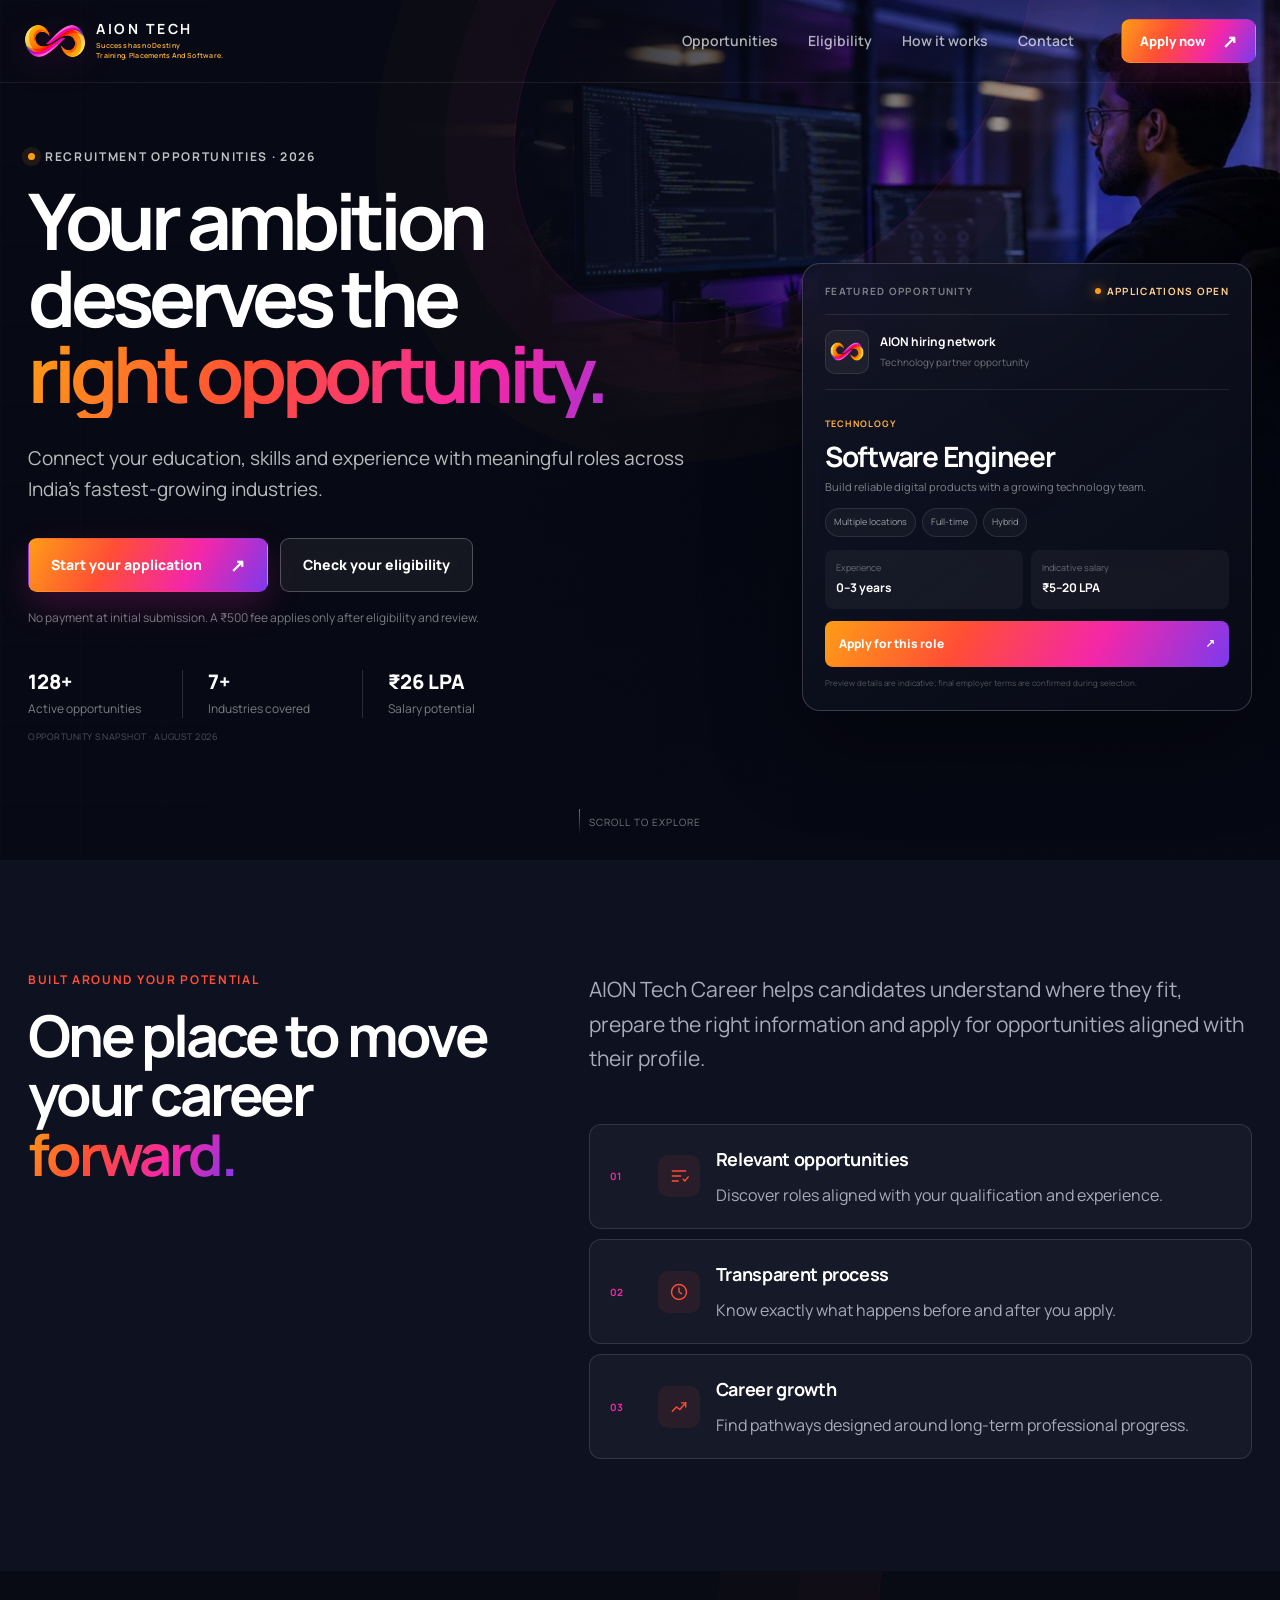
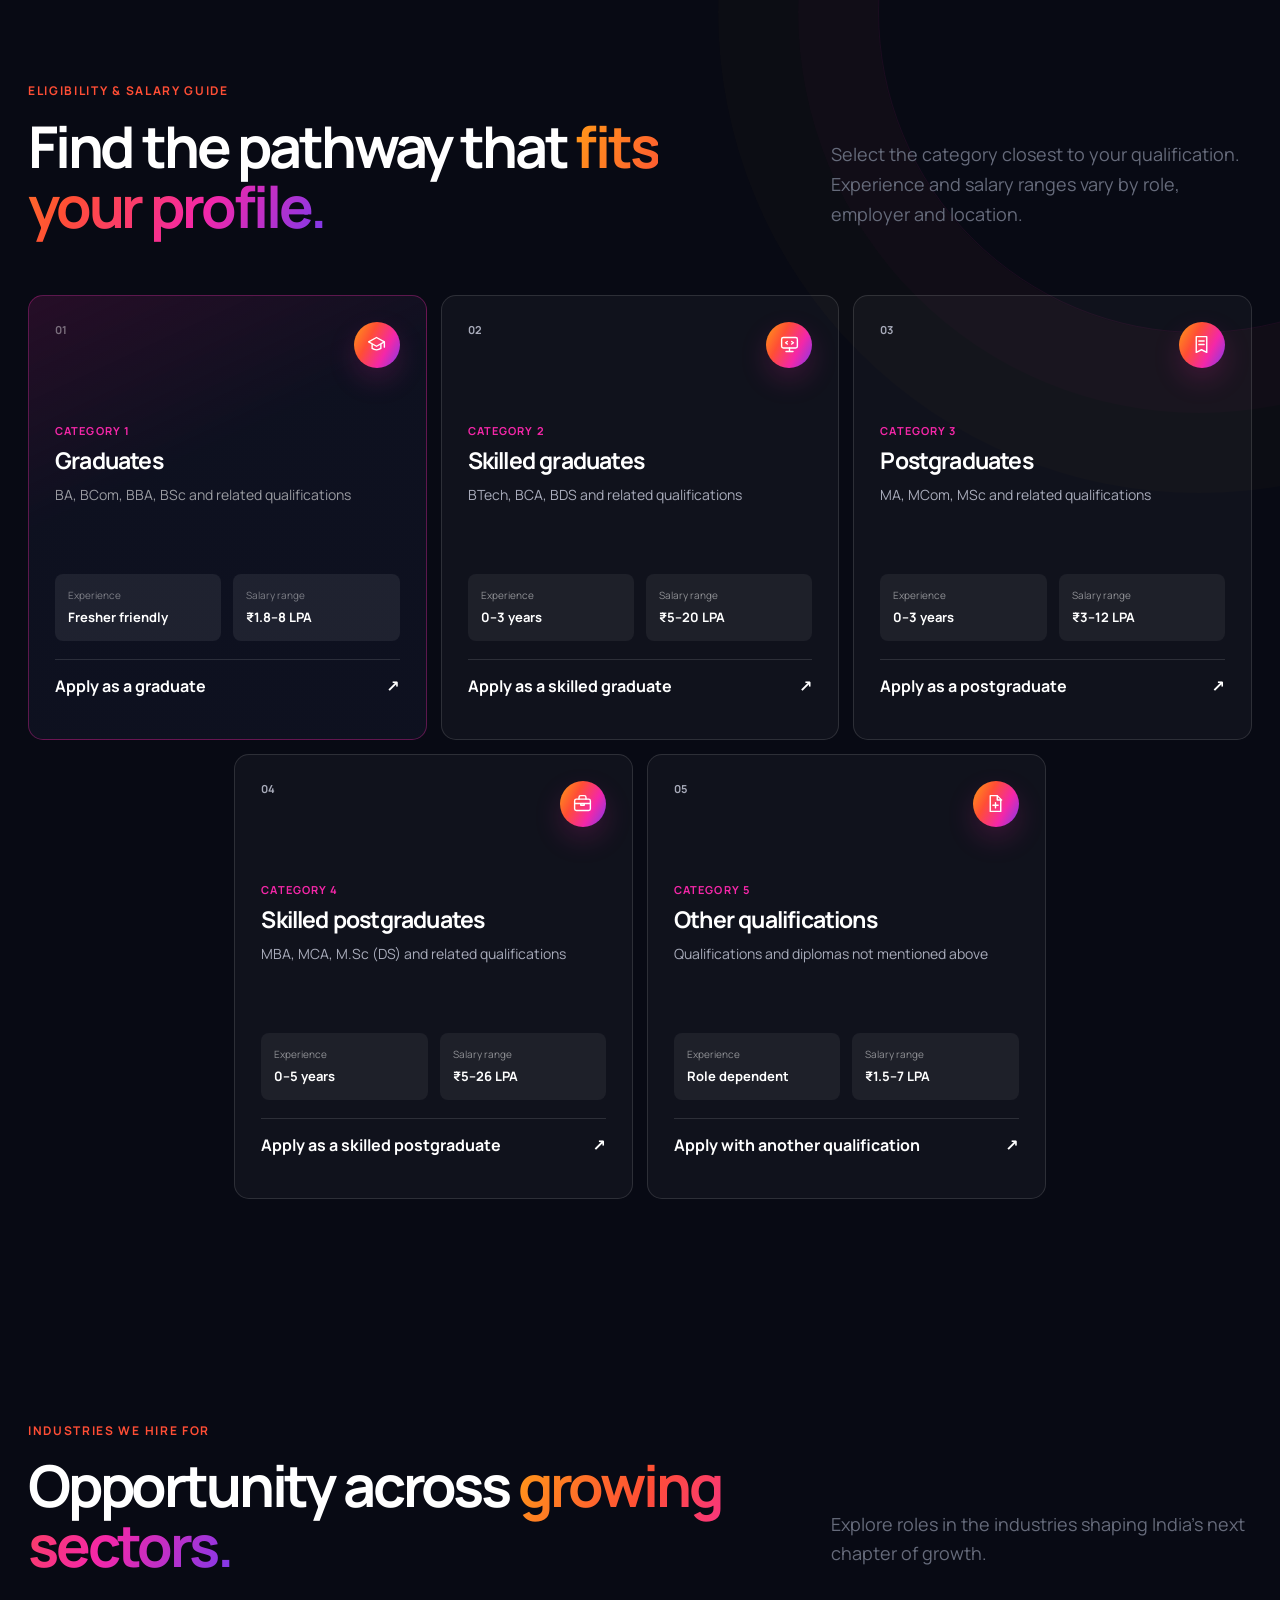
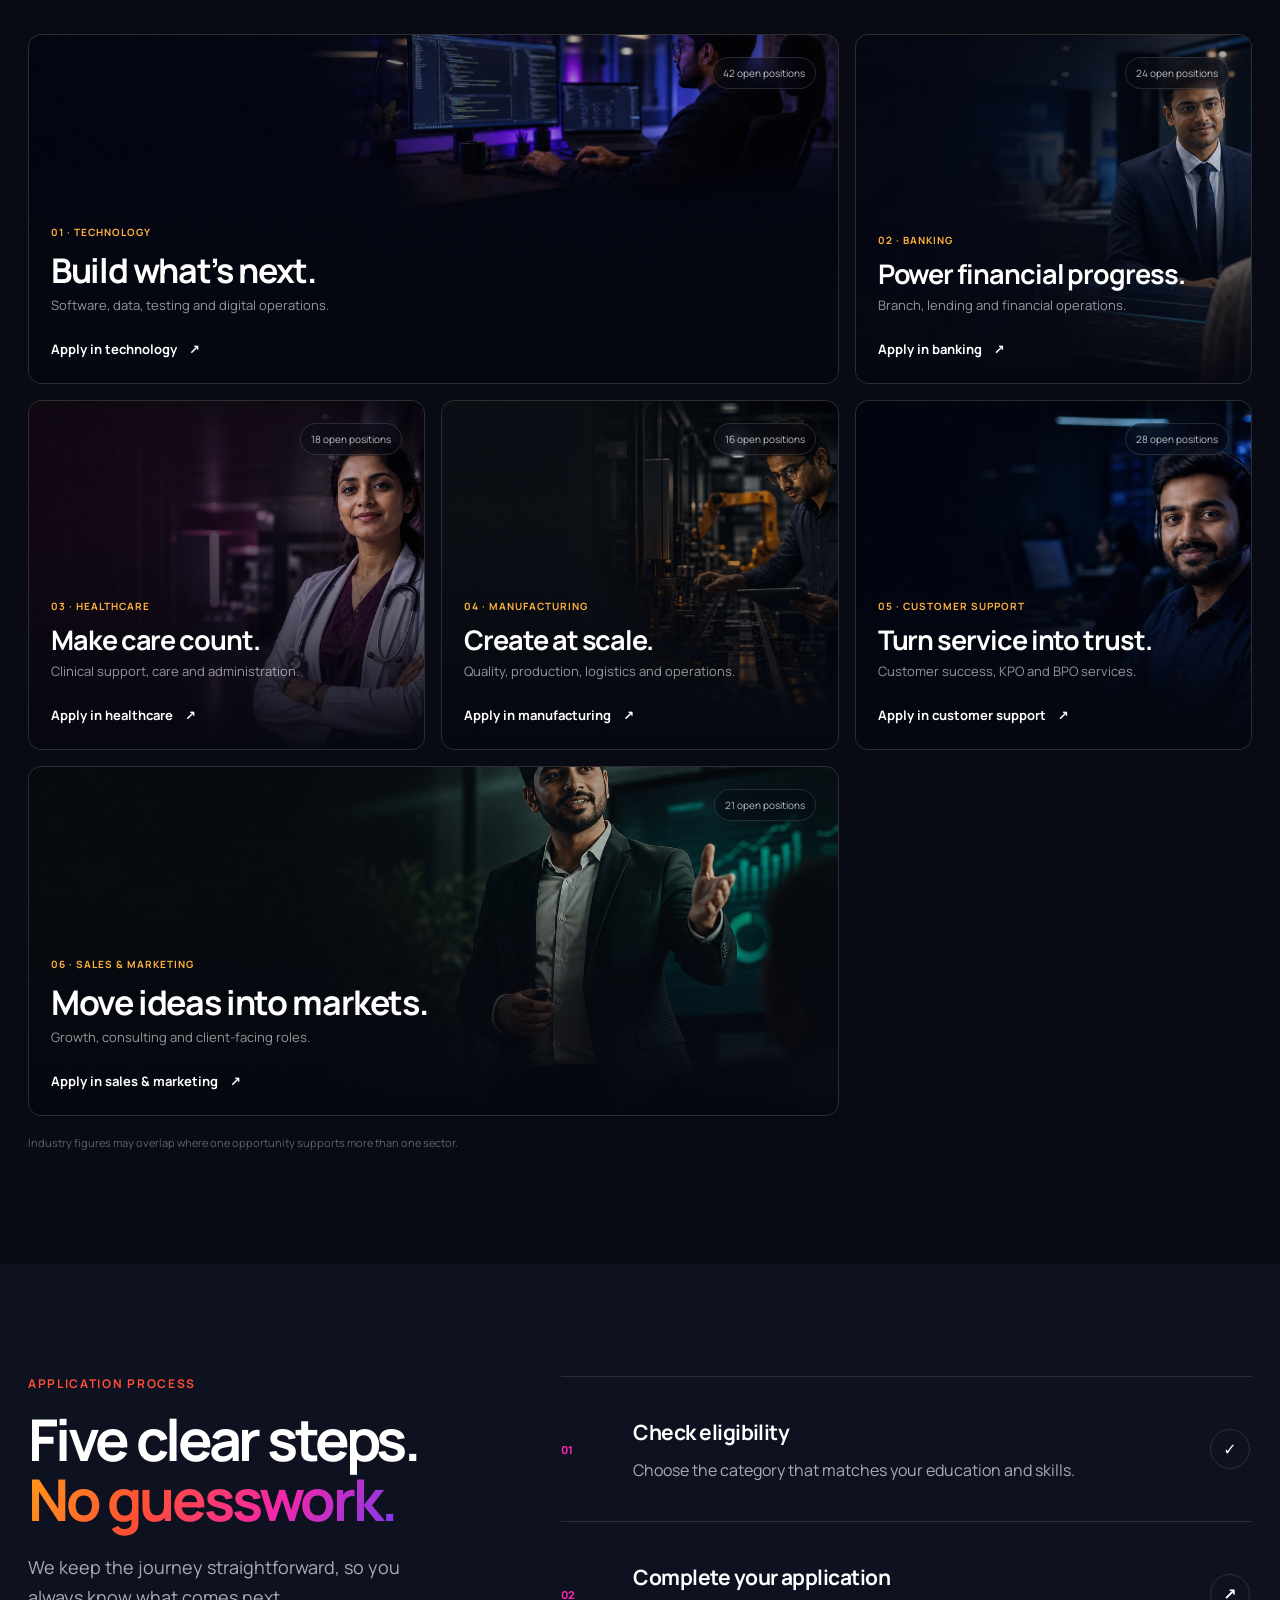
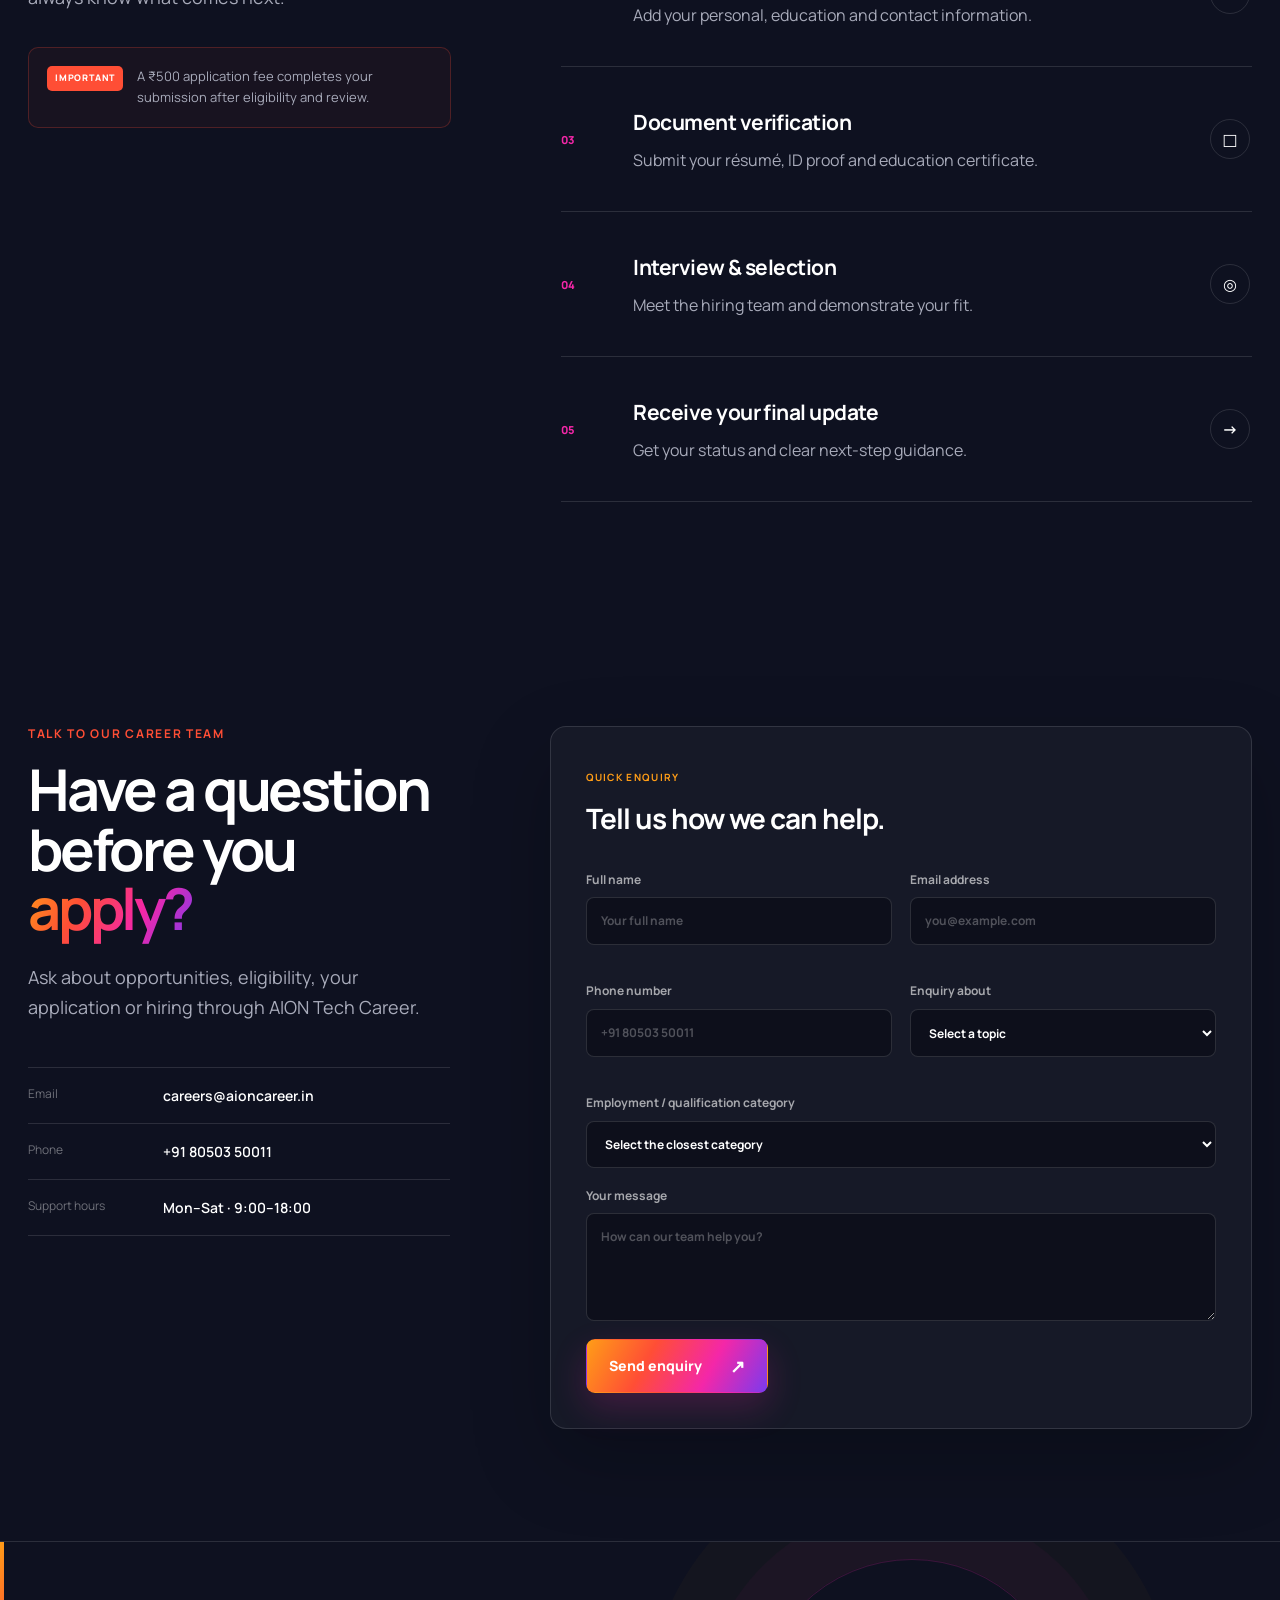
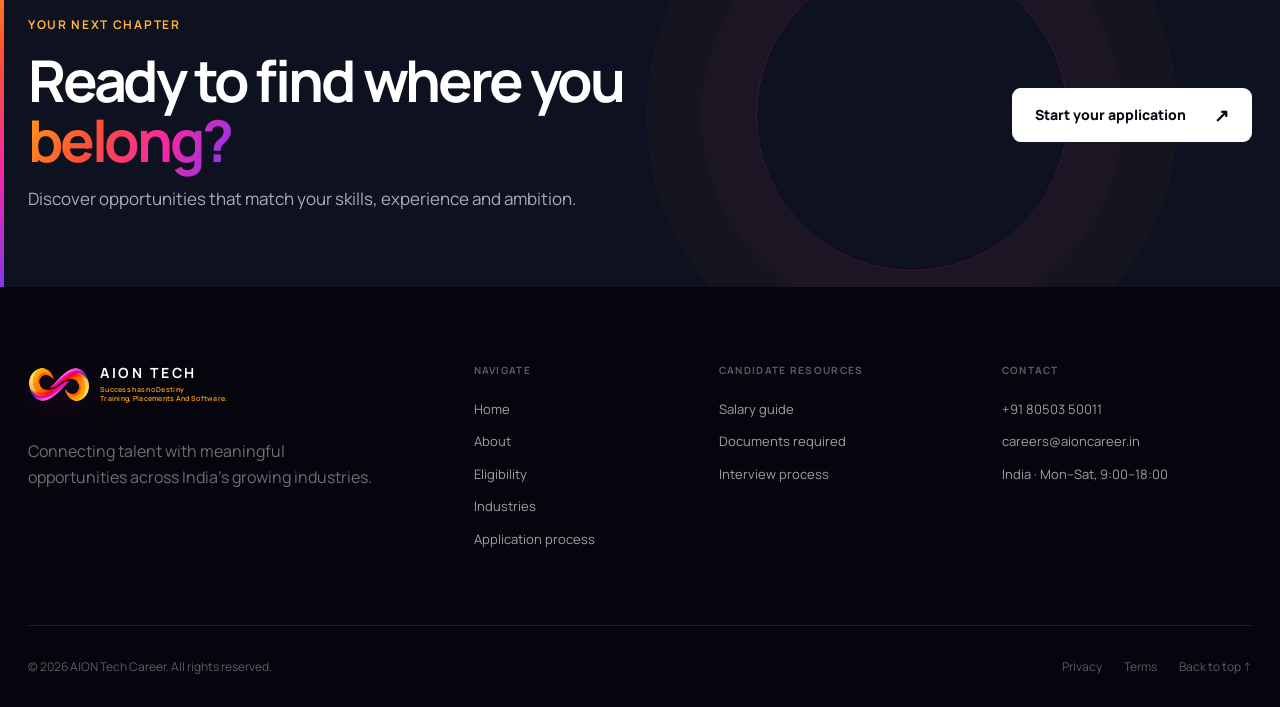
==== commit 604d37e9: "Filter application roles by qualification" ====
--- a/index.html
+++ b/index.html
@@ -12,7 +12,7 @@
   <link rel="preload" as="image" href="assets/images/aion-logo.webp">
   <link href="https://fonts.googleapis.com/css2?family=Manrope:wght@400;500;600;700;800&display=swap" rel="stylesheet">
   <link rel="stylesheet" href="assets/css/styles.css?v=29">
-  <script defer src="assets/js/script.js?v=24"></script>
+  <script defer src="assets/js/script.js?v=25"></script>
 </head>
 <body id="top">
   <a class="skip-link" href="#main">Skip to content</a>
@@ -99,13 +99,13 @@
         <div class="pathway-grid">
           <article class="pathway-card reveal-card featured-pathway">
             <div class="pathway-top"><span>01</span><i aria-hidden="true"><svg viewBox="0 0 24 24"><path d="m3 9 9-5 9 5-9 5-9-5Z"/><path d="M7 12v4.5c2.8 2 7.2 2 10 0V12M21 9v6"/></svg></i></div>
-            <p>Category 1</p><h3>Graduates</h3><p>BA, BCom, BSc and related qualifications</p>
+            <p>Category 1</p><h3>Graduates</h3><p>BA, BCom, BBA, BSc and related qualifications</p>
             <dl><div><dt>Experience</dt><dd>Fresher friendly</dd></div><div><dt>Salary range</dt><dd>₹1.8–8 LPA</dd></div></dl>
             <button type="button" data-apply-qualification="Graduate">Apply as a graduate <span>↗</span></button>
           </article>
           <article class="pathway-card reveal-card">
             <div class="pathway-top"><span>02</span><i aria-hidden="true"><svg viewBox="0 0 24 24"><rect x="3" y="4" width="18" height="12" rx="2"/><path d="M8 20h8M12 16v4M9.5 8.5 7.5 10l2 1.5M14.5 8.5l2 1.5-2 1.5"/></svg></i></div>
-            <p>Category 2</p><h3>Skilled graduates</h3><p>BTech, BBA, BCA, BDS and related qualifications</p>
+            <p>Category 2</p><h3>Skilled graduates</h3><p>BTech, BCA, BDS and related qualifications</p>
             <dl><div><dt>Experience</dt><dd>0–3 years</dd></div><div><dt>Salary range</dt><dd>₹5–20 LPA</dd></div></dl>
             <button type="button" data-apply-qualification="Skilled graduate">Apply as a skilled graduate <span>↗</span></button>
           </article>
@@ -221,7 +221,7 @@
       <div class="application-intro"><p class="kicker">Job application</p><h2 id="application-title">Take the next step.</h2><p>Choose your role, complete your details and upload your résumé. No payment is required now; a ₹500 fee applies only after eligibility and review.</p></div>
       <form class="application-form" data-application-form>
         <div class="form-grid">
-          <label>Role you are looking for<select name="role" data-role-input required><option value="">Select a role</option><optgroup label="Technology"><option>Software Engineer</option><option>Data Analyst</option></optgroup><optgroup label="Banking"><option>Branch Operations Executive</option></optgroup><optgroup label="Healthcare"><option>Healthcare Administration Associate</option></optgroup><optgroup label="Customer service"><option>Customer Success Associate</option></optgroup><optgroup label="Manufacturing"><option>Quality Assurance Executive</option></optgroup><optgroup label="Sales &amp; Marketing"><option>Business Development Associate</option></optgroup></select></label>
+          <label>Role you are looking for<select name="role" data-role-input required><option value="">Select a role</option><optgroup label="Technology"><option>Software Engineer</option><option>Data Analyst</option></optgroup><optgroup label="Banking"><option>Branch Operations Executive</option></optgroup><optgroup label="Healthcare"><option>Healthcare Administration Associate</option></optgroup><optgroup label="Customer service"><option>Customer Success Associate</option></optgroup><optgroup label="Manufacturing"><option>Quality Assurance Executive</option></optgroup><optgroup label="Sales &amp; Marketing"><option>Business Development Associate</option></optgroup><optgroup label="Other"><option>Other</option></optgroup></select></label>
           <label>Highest qualification<select name="qualification" required><option value="">Select qualification</option><option>Graduate</option><option>Skilled graduate</option><option>Postgraduate</option><option>Skilled postgraduate</option><option>Diploma / Other</option></select></label>
           <label>Full name<input type="text" name="fullName" autocomplete="name" placeholder="Your full name" required></label>
           <label>Email address<input type="email" name="email" autocomplete="email" placeholder="you@example.com" required></label>
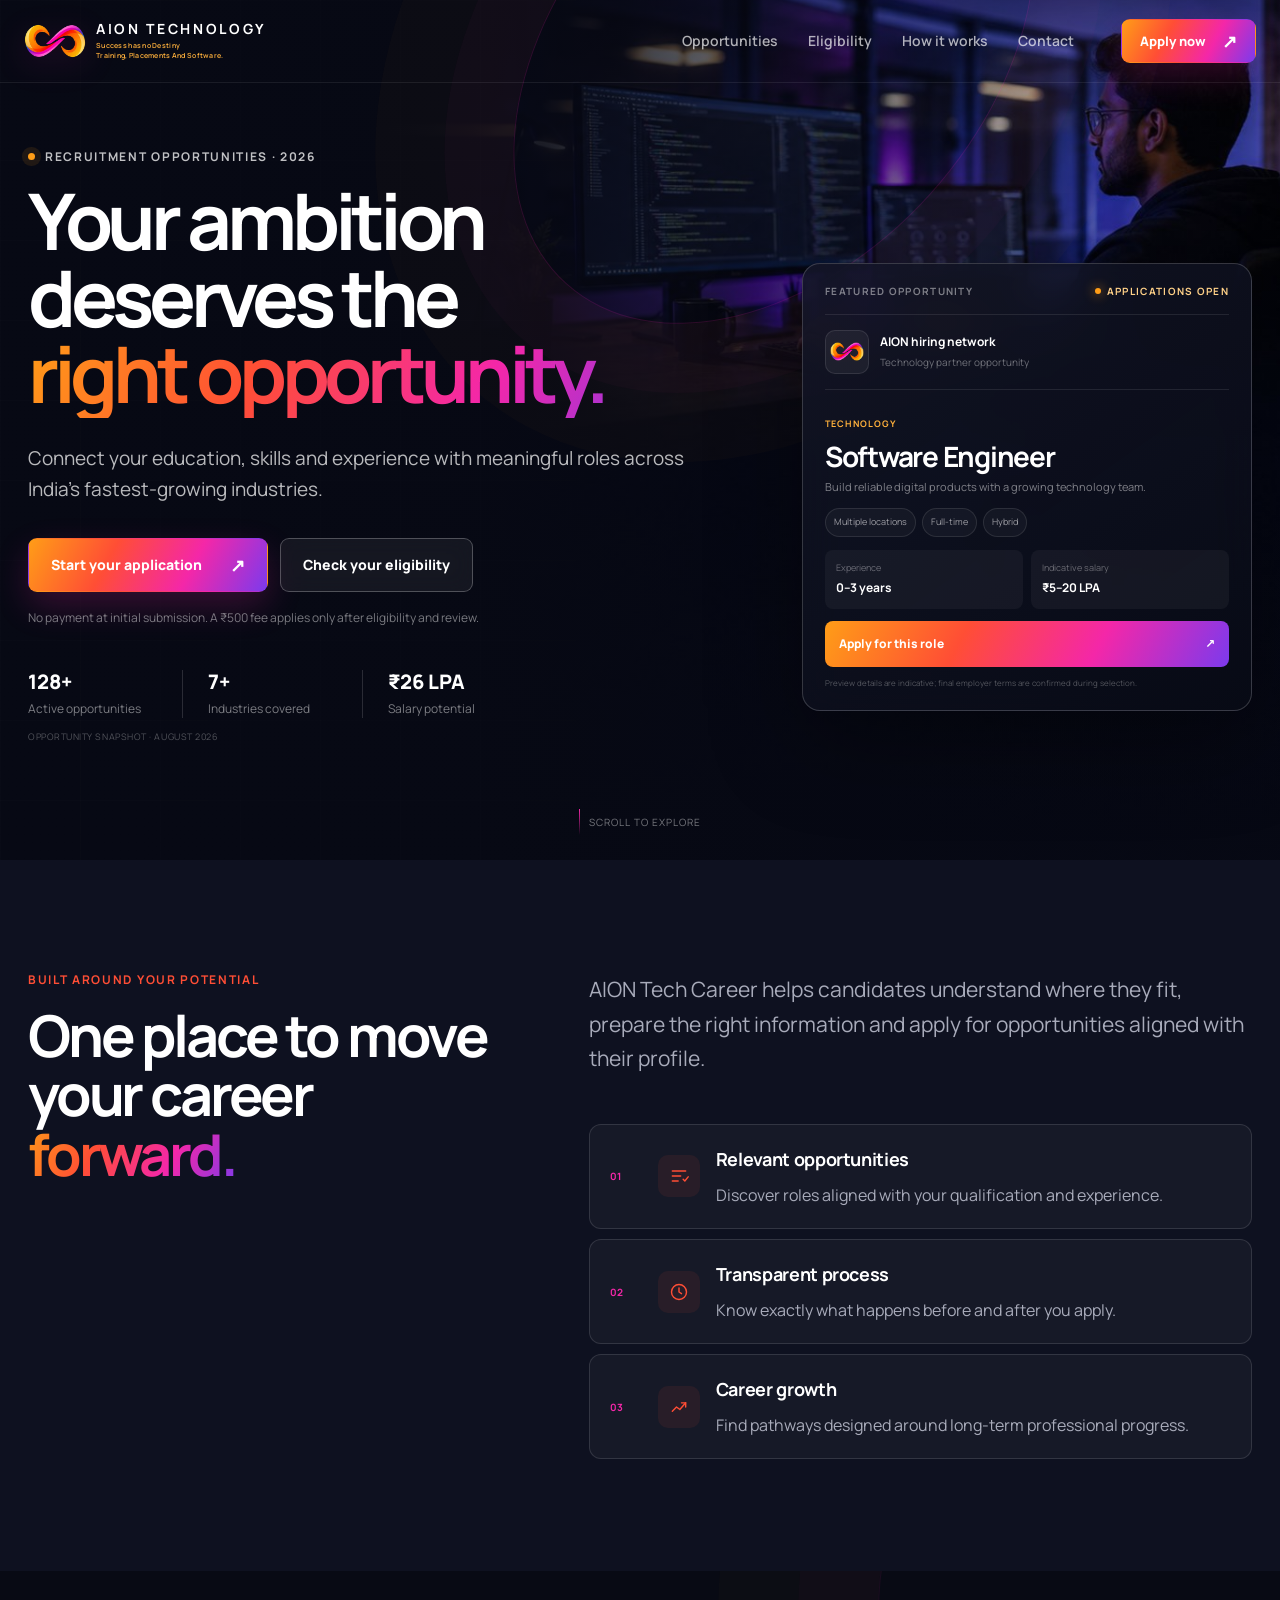
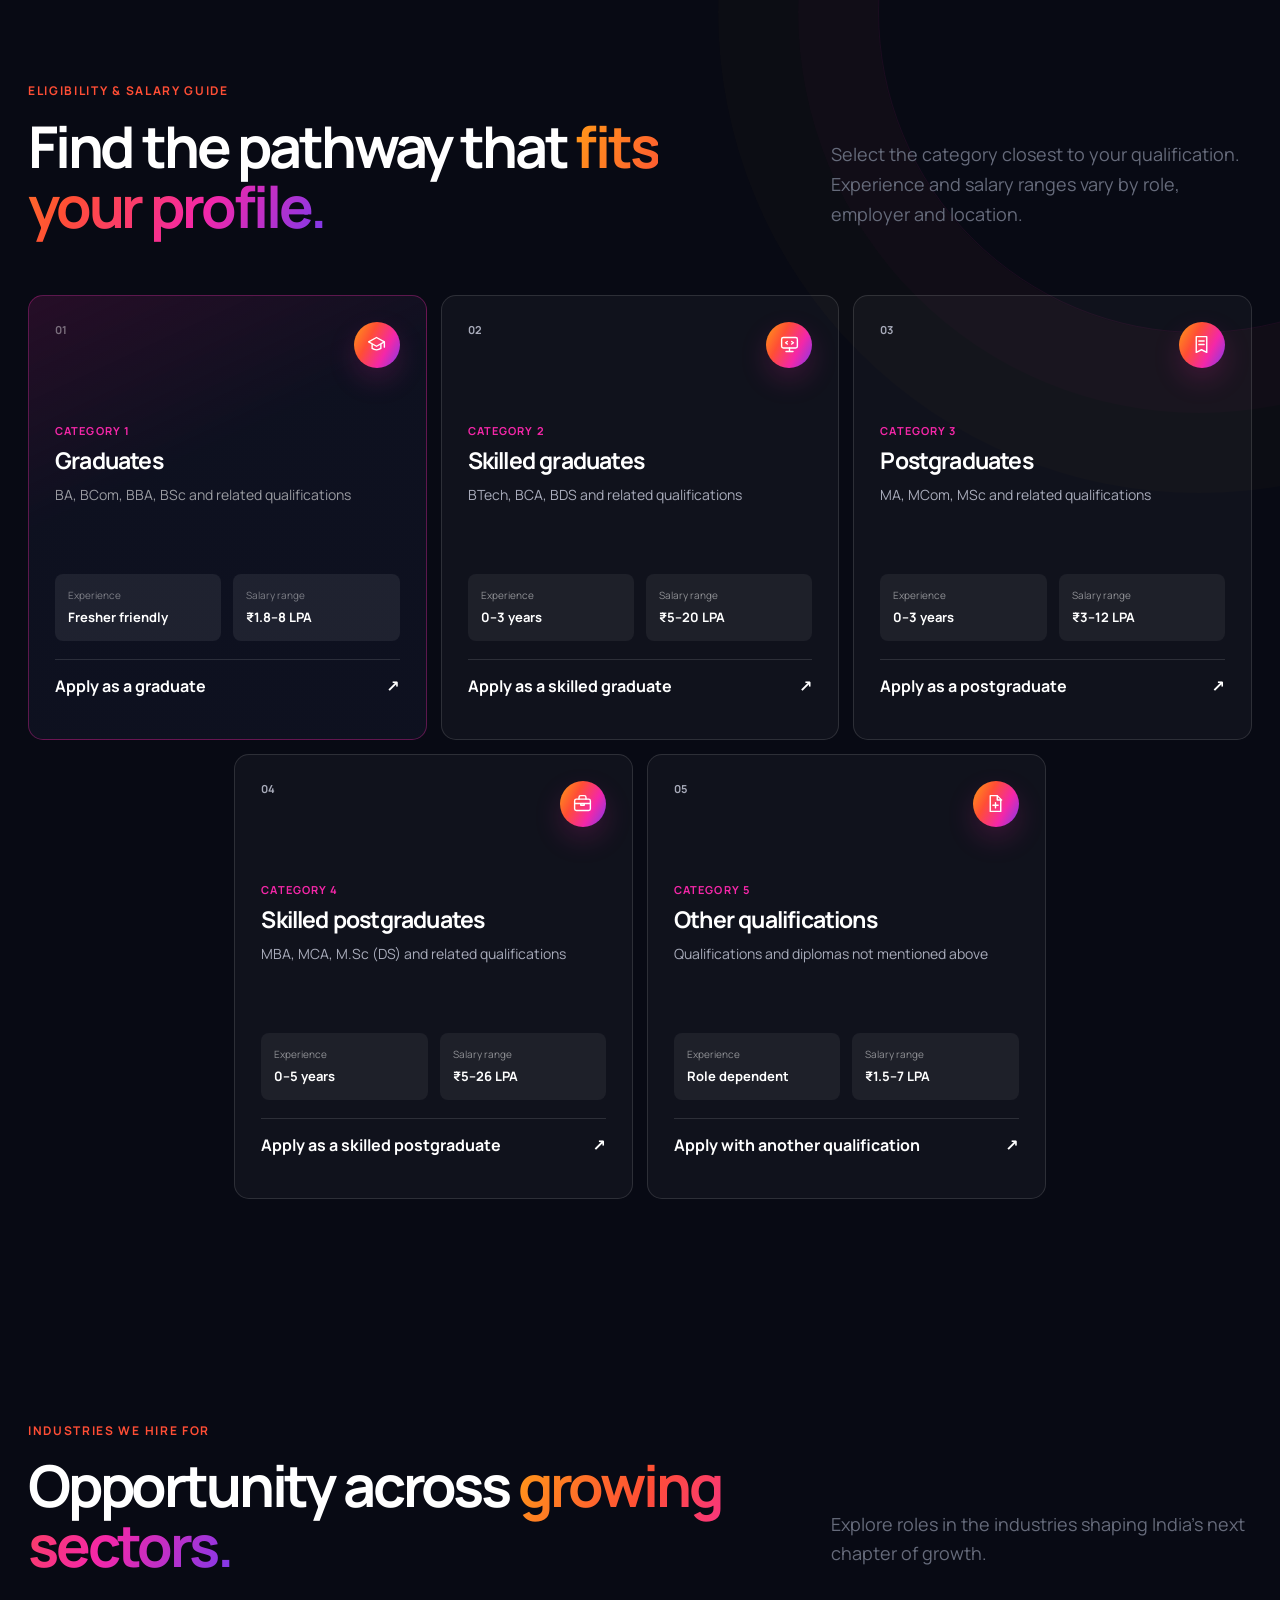
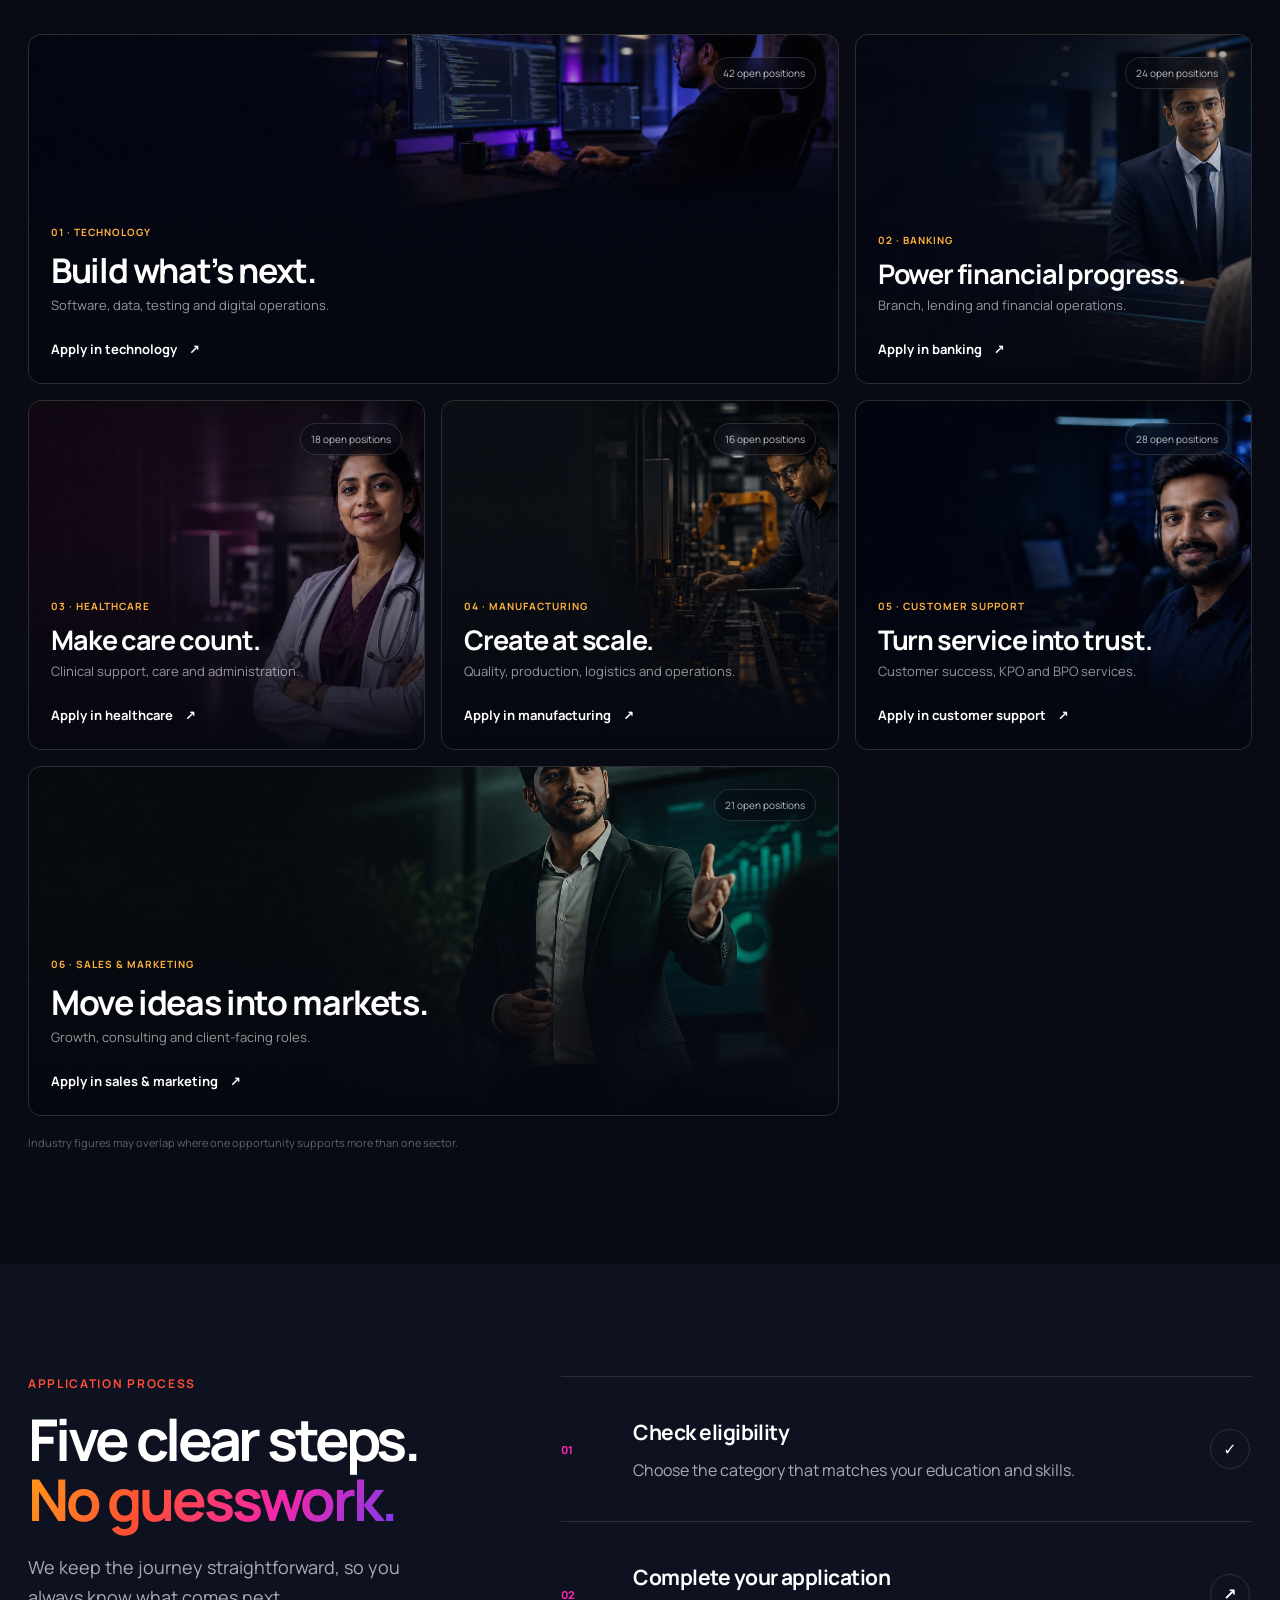
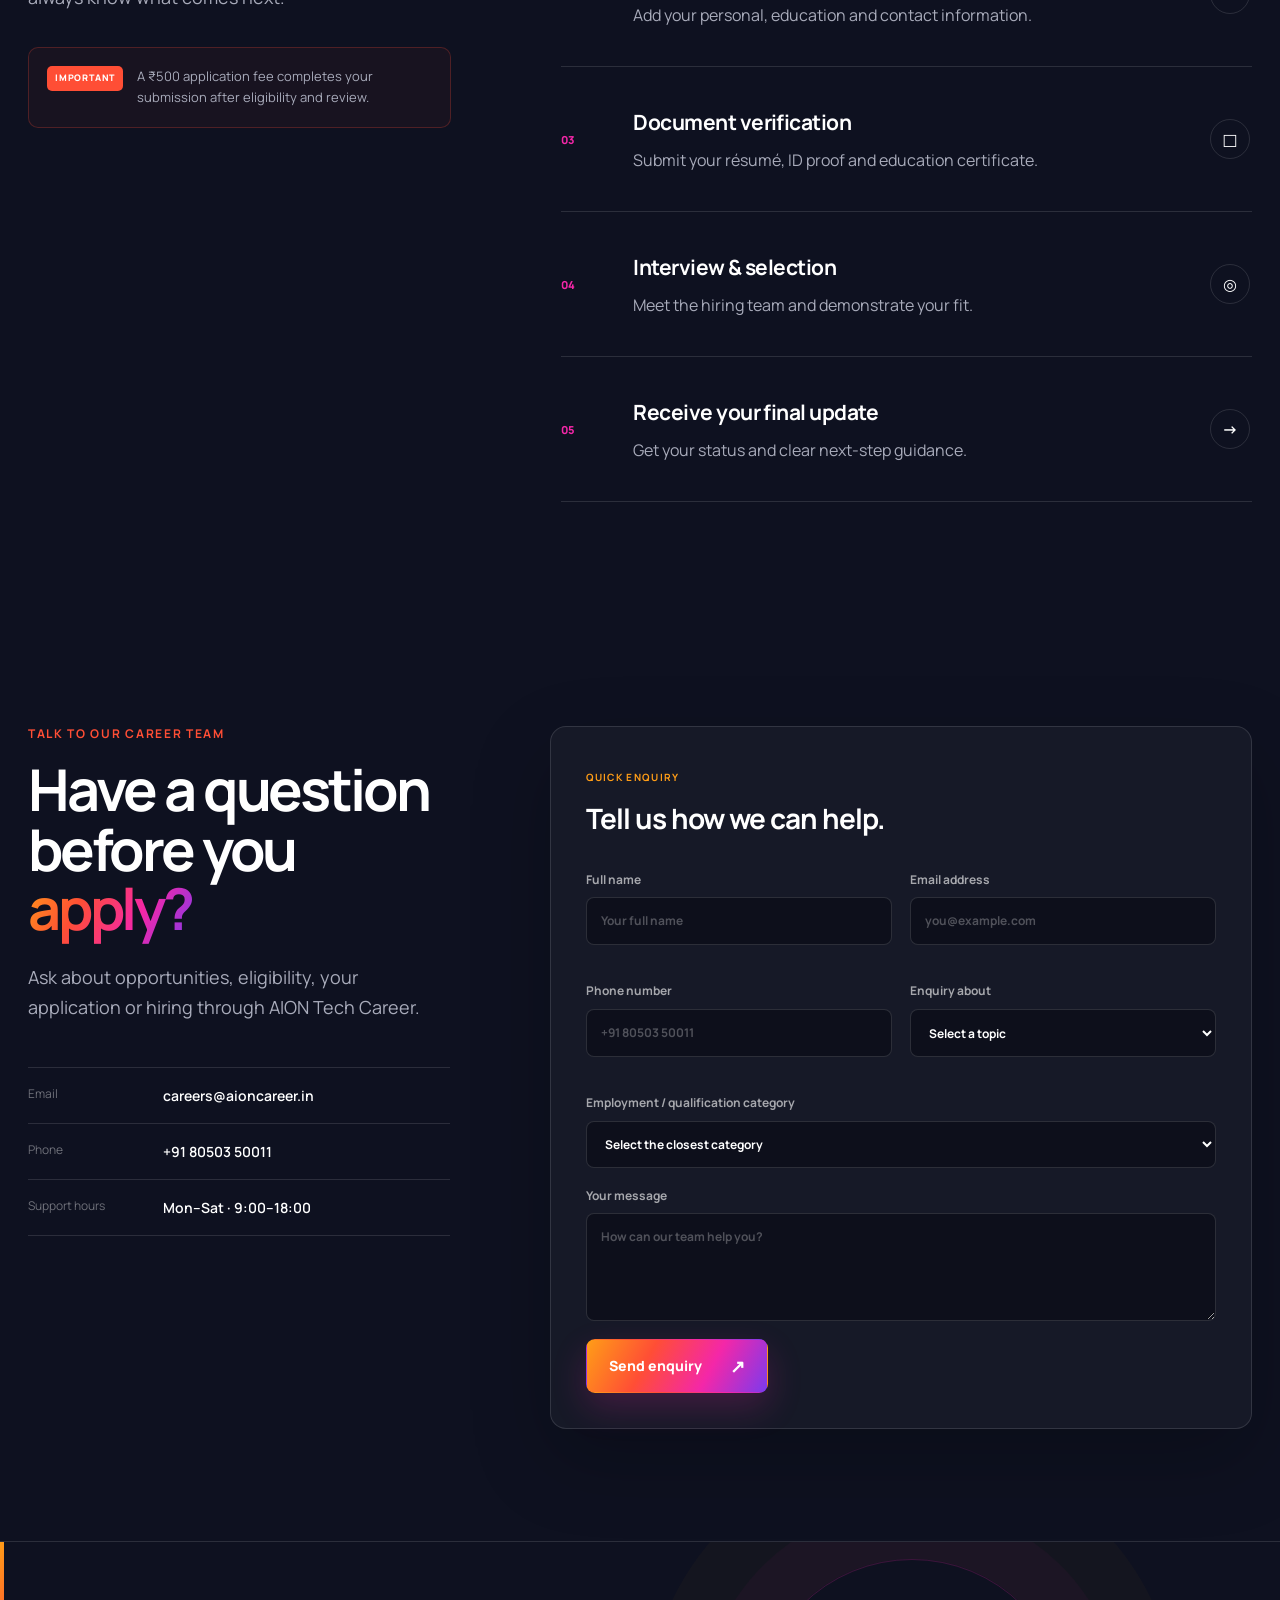
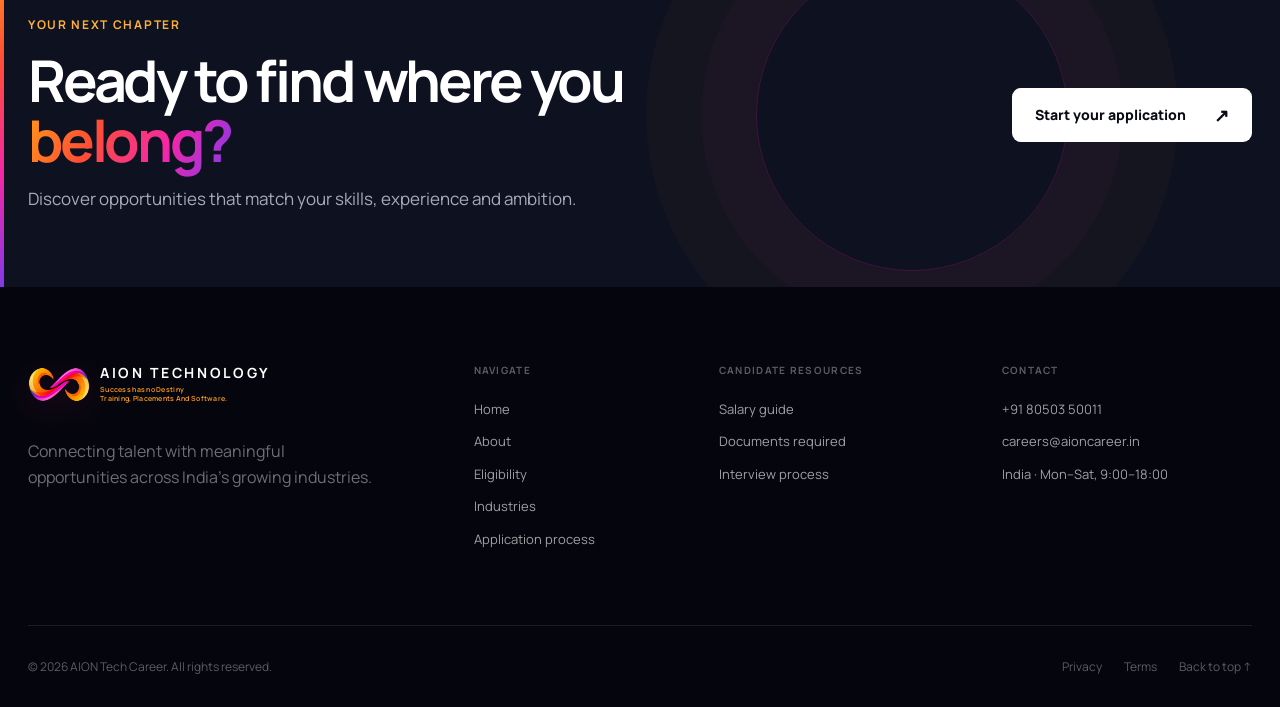
==== commit f29d1466: "Use full AION Technology brand name" ====
--- a/index.html
+++ b/index.html
@@ -19,9 +19,9 @@
 
   <header class="site-header" data-header>
     <div class="nav-shell">
-      <a class="brand" href="#top" aria-label="AION Tech Career home">
+      <a class="brand" href="#top" aria-label="AION Technology home">
         <img src="assets/images/aion-logo.webp" alt="" width="78" height="43" decoding="async">
-        <span class="brand-copy"><strong>AION TECH</strong><span class="brand-tagline"><span>Success has no Destiny</span><span>Training, Placements And Software.</span></span></span>
+        <span class="brand-copy"><strong>AION TECHNOLOGY</strong><span class="brand-tagline"><span>Success has no Destiny</span><span>Training, Placements And Software.</span></span></span>
       </a>
       <button class="menu-toggle" type="button" aria-expanded="false" aria-controls="primary-nav" aria-label="Open navigation" data-menu-toggle><span></span><span></span></button>
       <div class="nav-panel" id="primary-nav" data-nav-panel>
@@ -206,7 +206,7 @@
 
   <footer class="site-footer">
     <div class="container footer-grid">
-      <div class="footer-about"><a class="brand footer-brand" href="#top"><img src="assets/images/aion-logo.webp" alt="" width="78" height="43" loading="lazy" decoding="async"><span class="brand-copy"><strong>AION TECH</strong><span class="brand-tagline"><span>Success has no Destiny</span><span>Training, Placements And Software.</span></span></span></a><p>Connecting talent with meaningful opportunities across India’s growing industries.</p></div>
+      <div class="footer-about"><a class="brand footer-brand" href="#top"><img src="assets/images/aion-logo.webp" alt="" width="78" height="43" loading="lazy" decoding="async"><span class="brand-copy"><strong>AION TECHNOLOGY</strong><span class="brand-tagline"><span>Success has no Destiny</span><span>Training, Placements And Software.</span></span></span></a><p>Connecting talent with meaningful opportunities across India’s growing industries.</p></div>
       <div><h3>Navigate</h3><a href="#top">Home</a><a href="#about">About</a><a href="#eligibility">Eligibility</a><a href="#opportunities">Industries</a><a href="#process">Application process</a></div>
       <div><h3>Candidate resources</h3><a href="#eligibility">Salary guide</a><a href="#process">Documents required</a><a href="#process">Interview process</a></div>
       <div><h3>Contact</h3><a href="tel:+918050350011">+91 80503 50011</a><a href="mailto:careers@aioncareer.in">careers@aioncareer.in</a><p>India · Mon–Sat, 9:00–18:00</p></div>
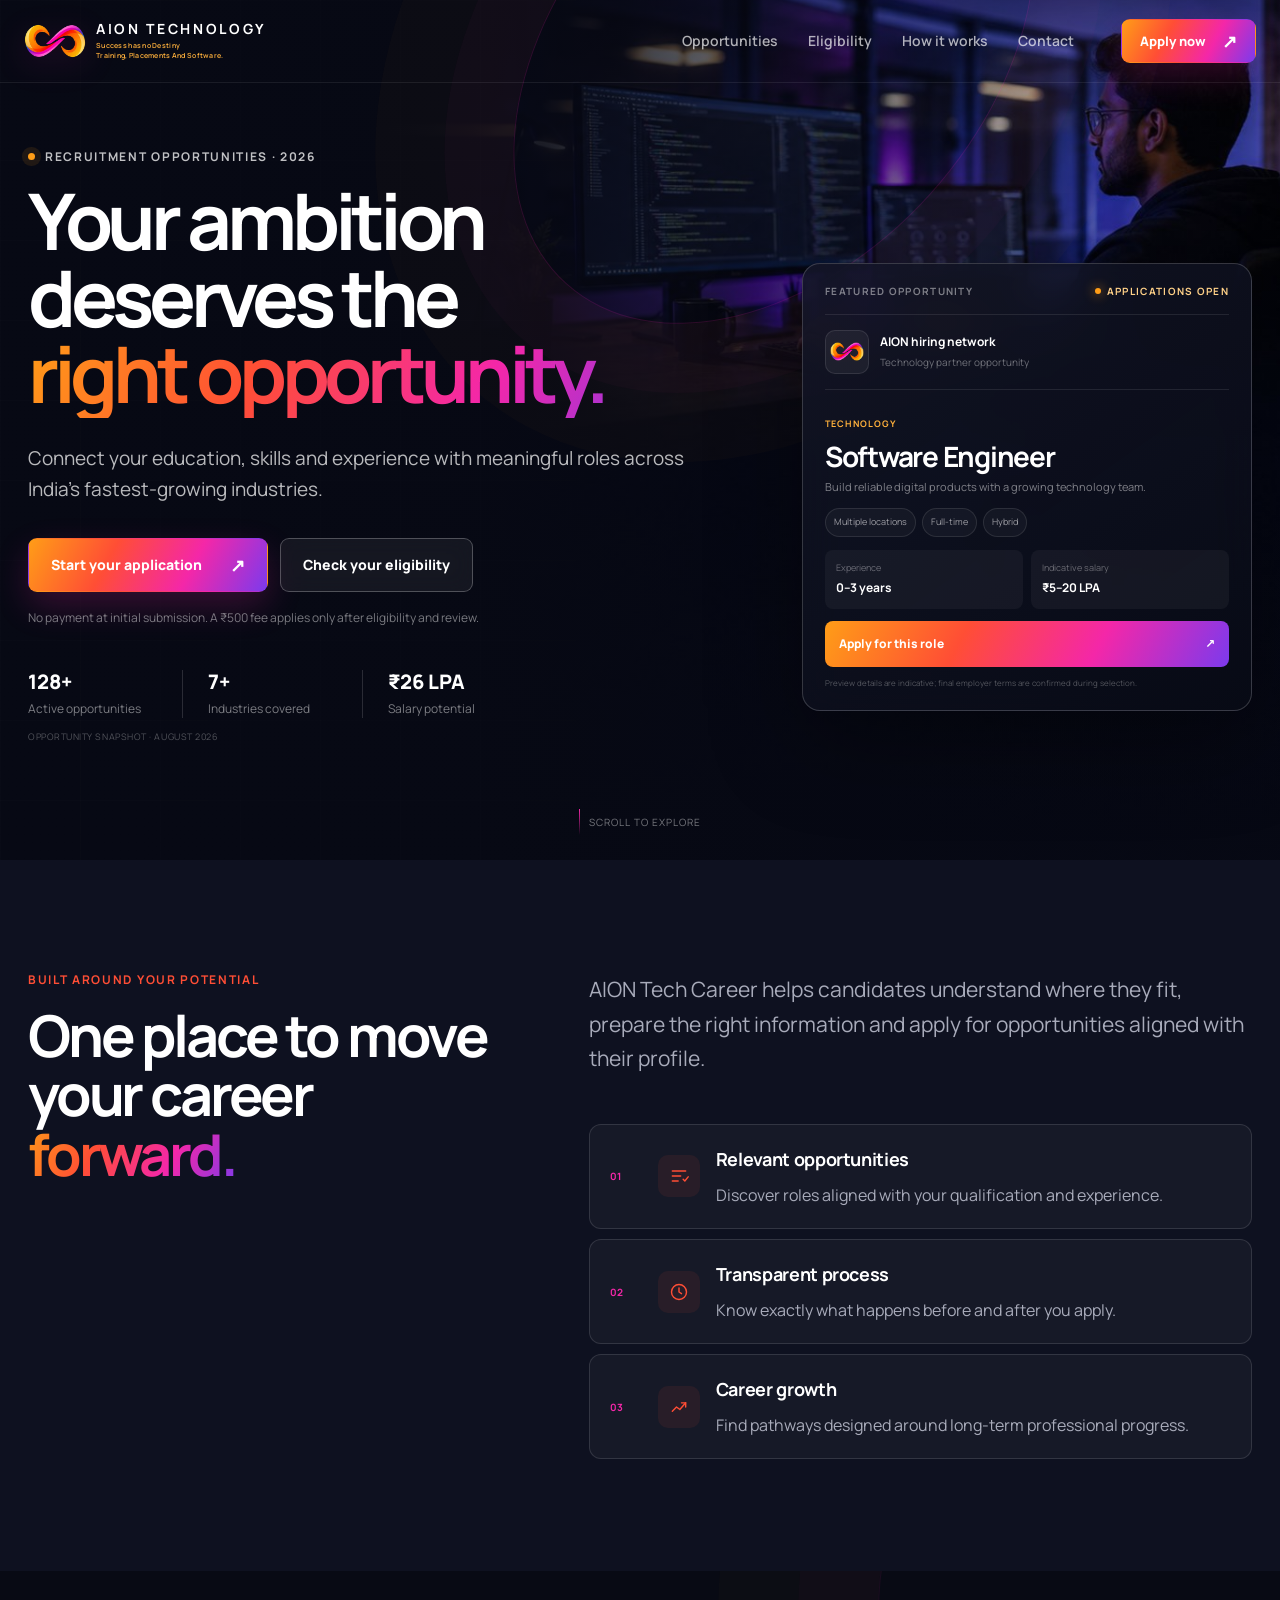
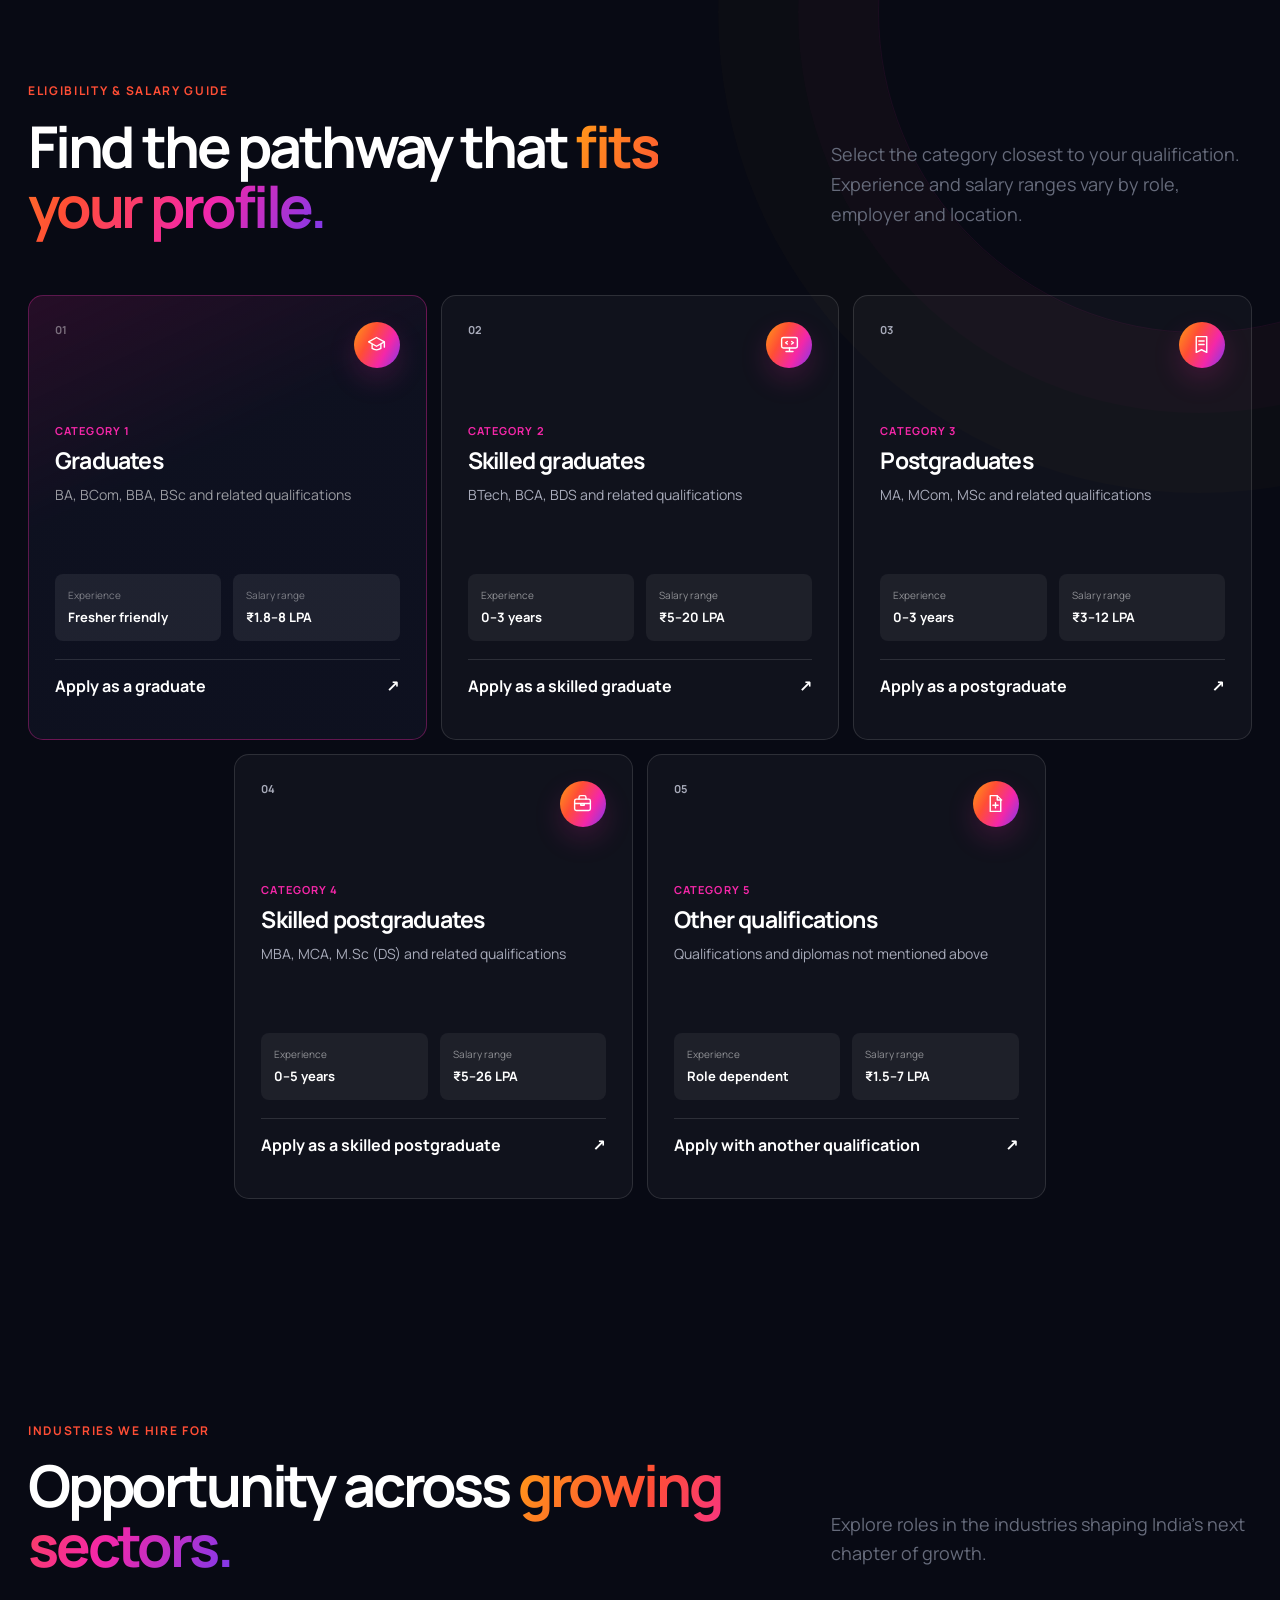
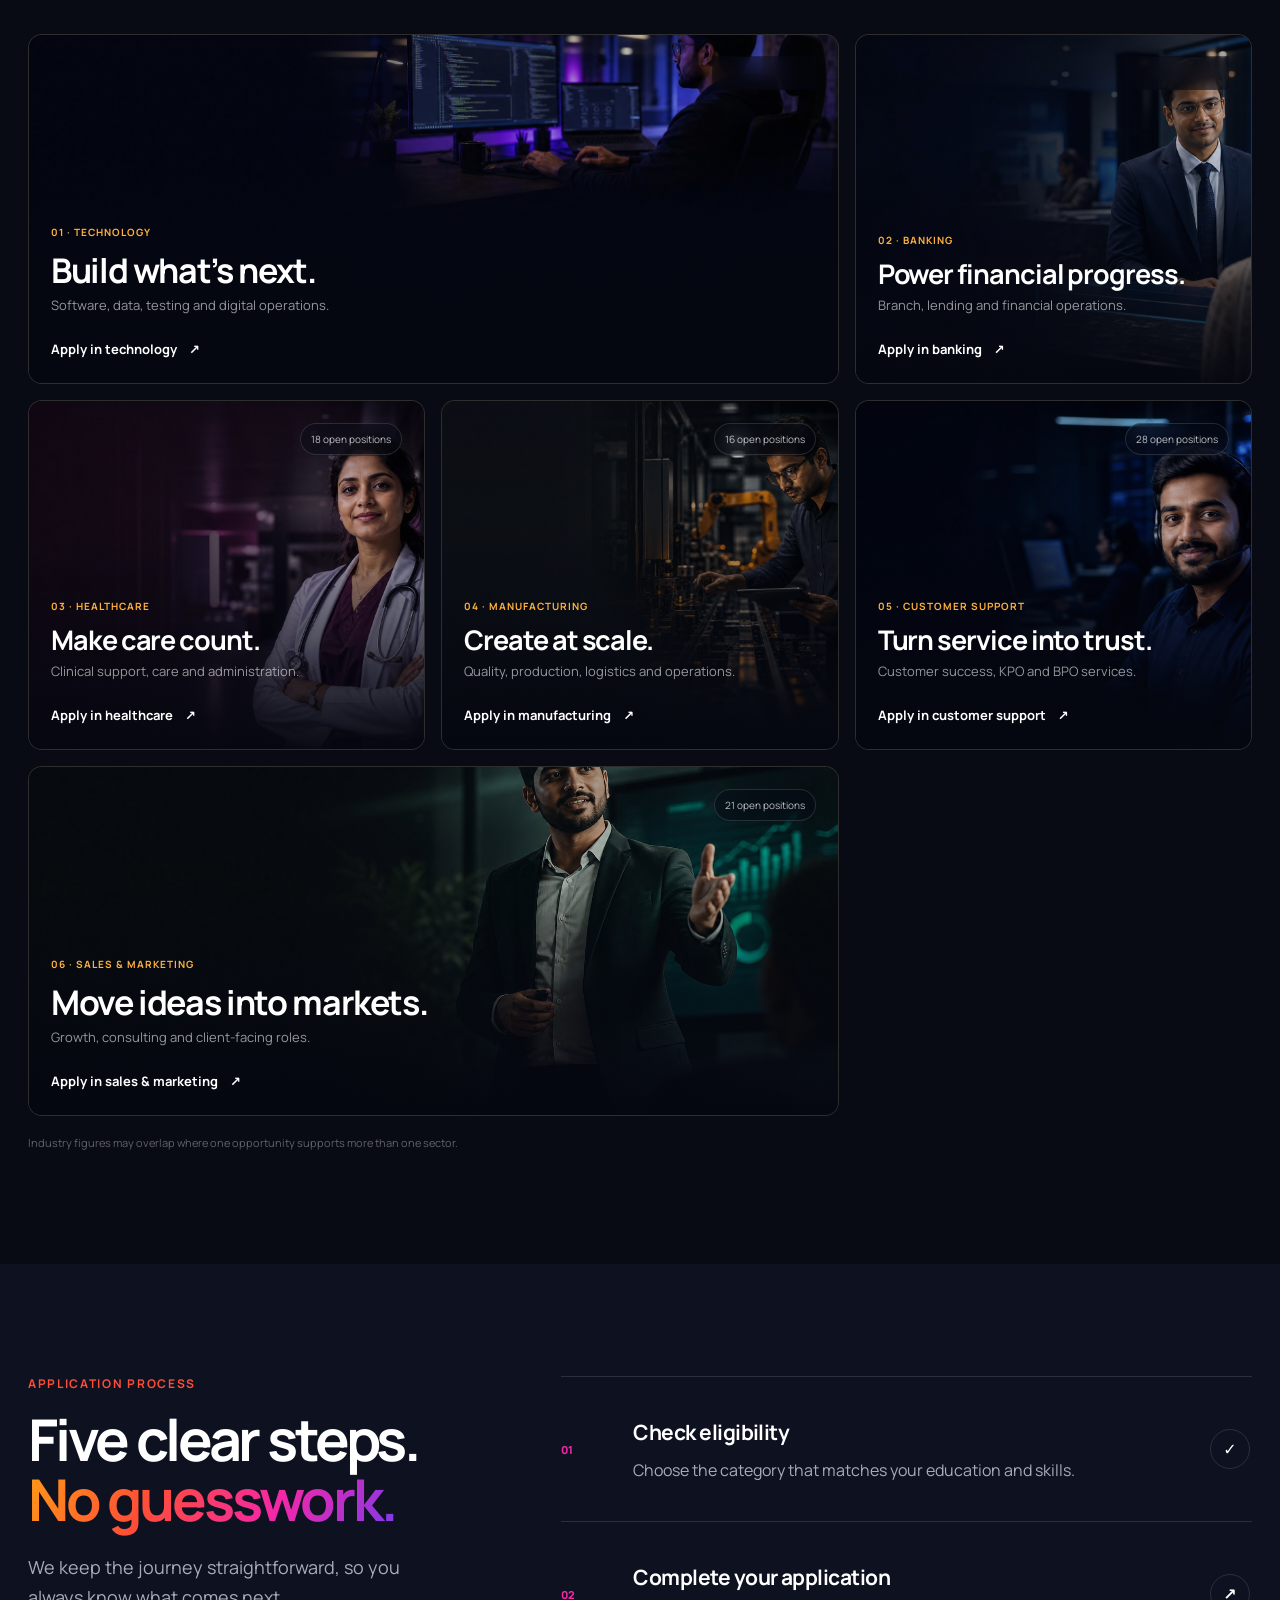
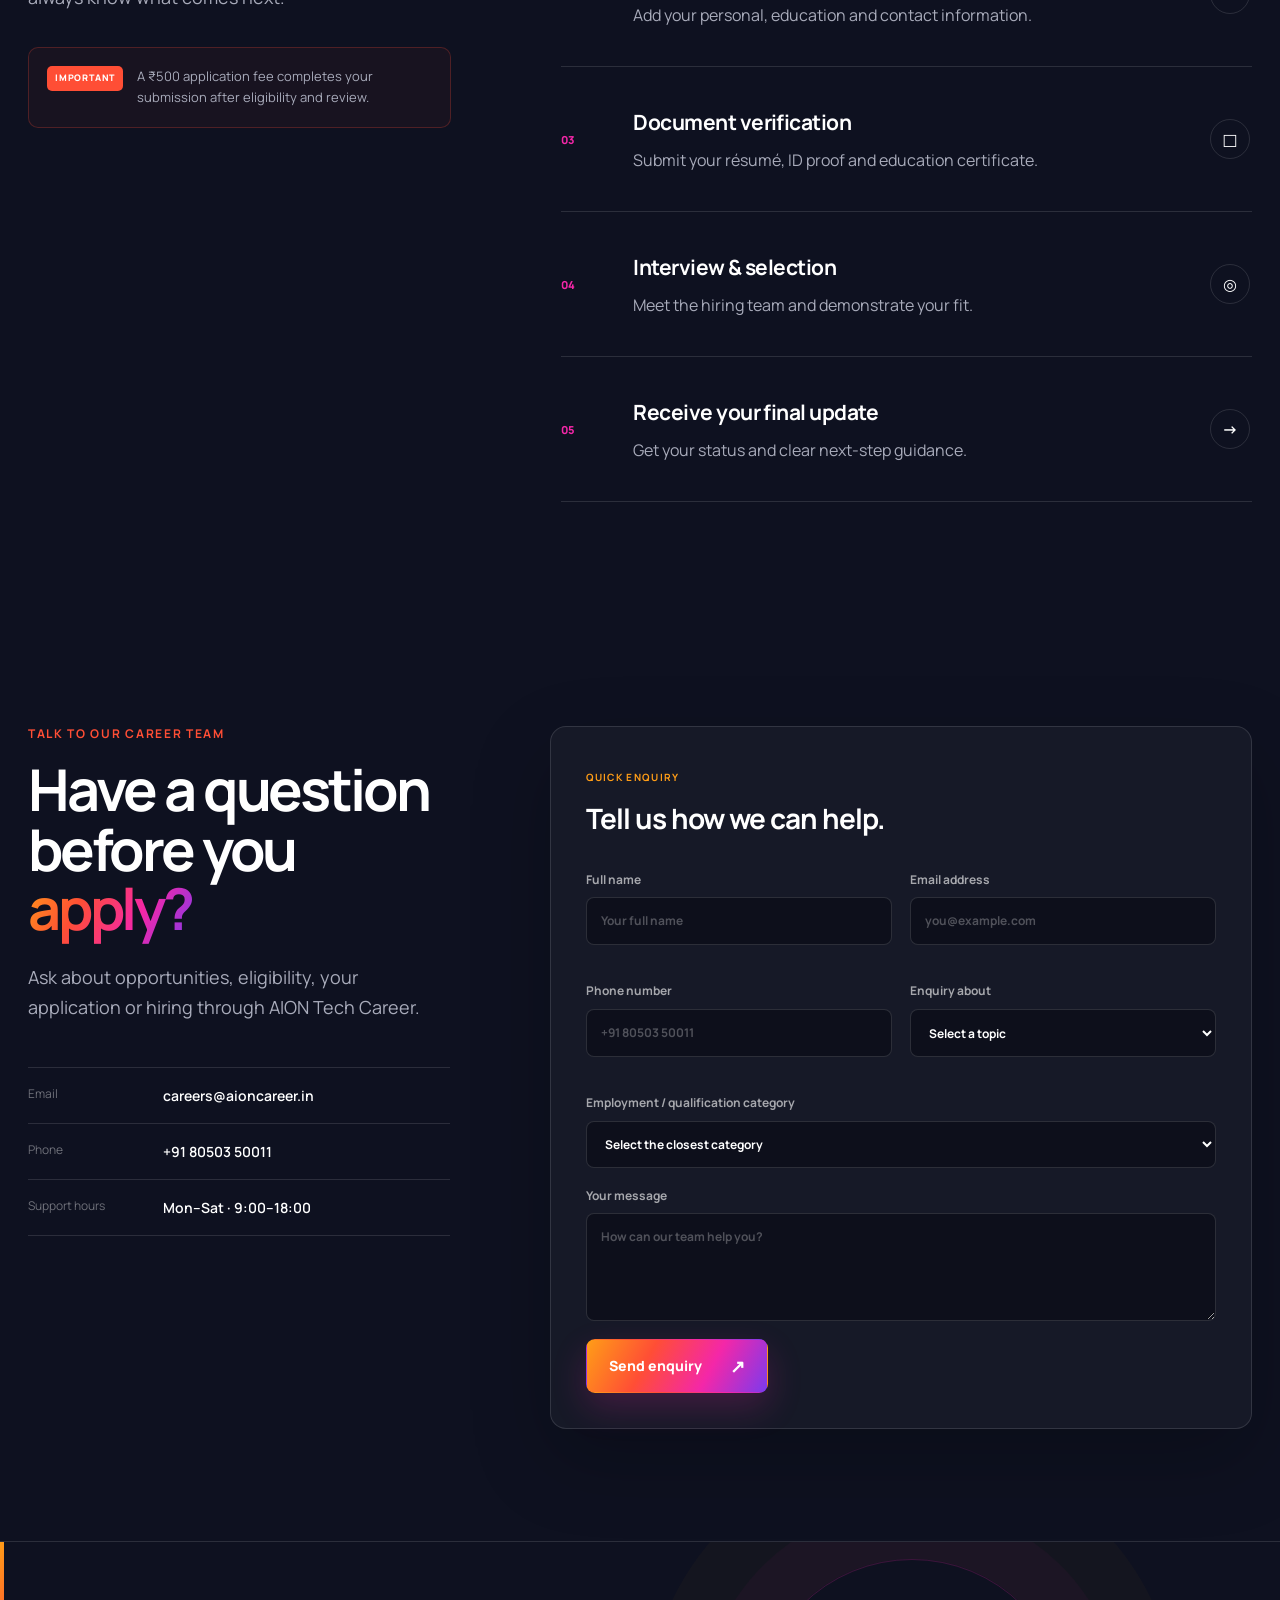
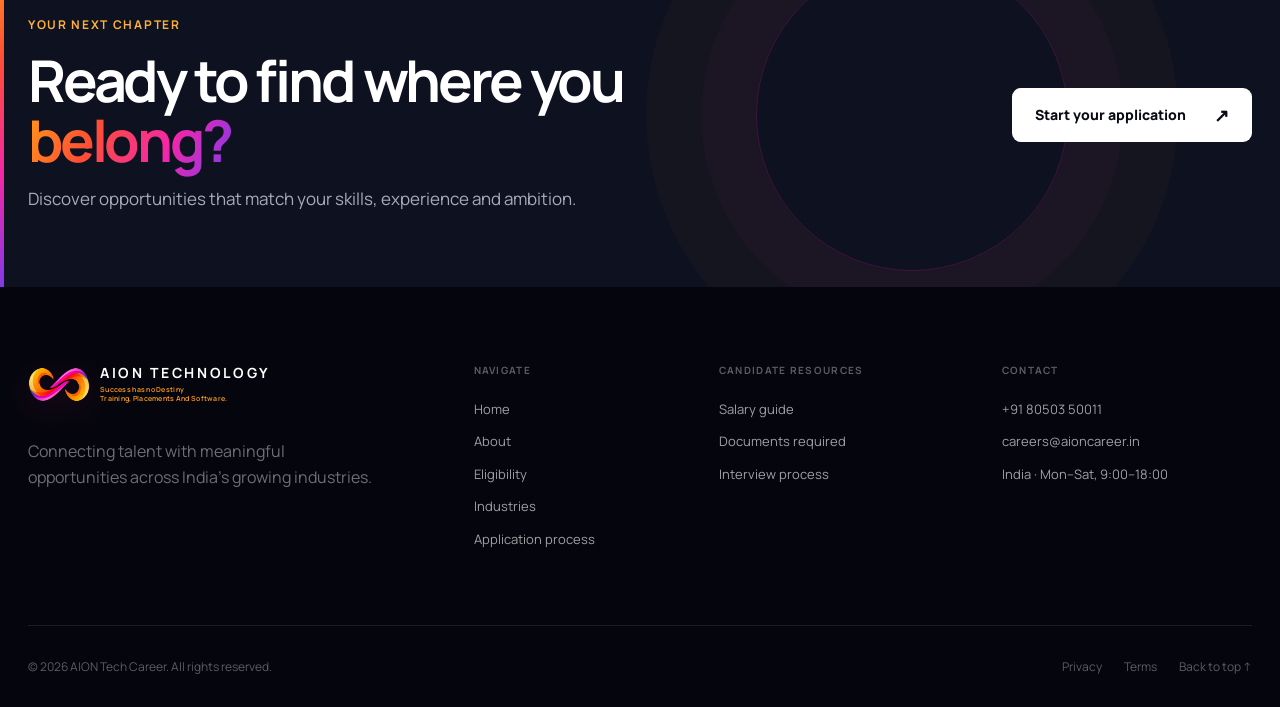
==== commit 905f65e8: "Simplify application education field" ====
--- a/index.html
+++ b/index.html
@@ -12,7 +12,7 @@
   <link rel="preload" as="image" href="assets/images/aion-logo.webp">
   <link href="https://fonts.googleapis.com/css2?family=Manrope:wght@400;500;600;700;800&display=swap" rel="stylesheet">
   <link rel="stylesheet" href="assets/css/styles.css?v=29">
-  <script defer src="assets/js/script.js?v=25"></script>
+  <script defer src="assets/js/script.js?v=26"></script>
 </head>
 <body id="top">
   <a class="skip-link" href="#main">Skip to content</a>
@@ -218,16 +218,16 @@
     <div class="modal-backdrop" data-close-application></div>
     <section class="application-dialog" role="dialog" aria-modal="true" aria-labelledby="application-title">
       <button class="modal-close" type="button" aria-label="Close application form" data-close-application>×</button>
-      <div class="application-intro"><p class="kicker">Job application</p><h2 id="application-title">Take the next step.</h2><p>Choose your role, complete your details and upload your résumé. No payment is required now; a ₹500 fee applies only after eligibility and review.</p></div>
+      <div class="application-intro"><p class="kicker">Job application</p><h2 id="application-title">Take the next step.</h2><p>Tell us your highest level of education, complete your details and upload your photo and résumé. No payment is required now; a ₹500 fee applies only after eligibility and review.</p></div>
       <form class="application-form" data-application-form>
         <div class="form-grid">
-          <label>Role you are looking for<select name="role" data-role-input required><option value="">Select a role</option><optgroup label="Technology"><option>Software Engineer</option><option>Data Analyst</option></optgroup><optgroup label="Banking"><option>Branch Operations Executive</option></optgroup><optgroup label="Healthcare"><option>Healthcare Administration Associate</option></optgroup><optgroup label="Customer service"><option>Customer Success Associate</option></optgroup><optgroup label="Manufacturing"><option>Quality Assurance Executive</option></optgroup><optgroup label="Sales &amp; Marketing"><option>Business Development Associate</option></optgroup><optgroup label="Other"><option>Other</option></optgroup></select></label>
-          <label>Highest qualification<select name="qualification" required><option value="">Select qualification</option><option>Graduate</option><option>Skilled graduate</option><option>Postgraduate</option><option>Skilled postgraduate</option><option>Diploma / Other</option></select></label>
+          <label class="form-span-2">Highest level of education<select name="qualification" required><option value="">Select your highest level</option><option>Graduate</option><option>Skilled graduate</option><option>Postgraduate</option><option>Skilled postgraduate</option><option>Diploma / Other</option></select></label>
           <label>Full name<input type="text" name="fullName" autocomplete="name" placeholder="Your full name" required></label>
           <label>Email address<input type="email" name="email" autocomplete="email" placeholder="you@example.com" required></label>
           <label>Phone number<input type="tel" name="phone" autocomplete="tel" placeholder="+91 80503 50011" pattern="[0-9+() -]{10,18}" required></label>
           <label>Current location<input type="text" name="location" autocomplete="address-level2" placeholder="City, State" required></label>
           <label>Experience<select name="experience" required><option value="">Select experience</option><option>Fresher</option><option>Less than 1 year</option><option>1–3 years</option><option>3–5 years</option><option>5+ years</option></select></label>
+          <label>Photo<input class="file-input" type="file" name="photo" accept=".jpg,.jpeg,.png,.webp,image/jpeg,image/png,image/webp" required><small>JPG, PNG or WebP · Maximum 3 MB</small></label>
           <label>Résumé<input class="file-input" type="file" name="resume" accept=".pdf,.doc,.docx" required><small>PDF, DOC or DOCX · Maximum 5 MB</small></label>
         </div>
         <label>Why are you a good fit?<textarea name="message" rows="4" maxlength="2000" placeholder="Briefly tell us about your skills and experience"></textarea></label>
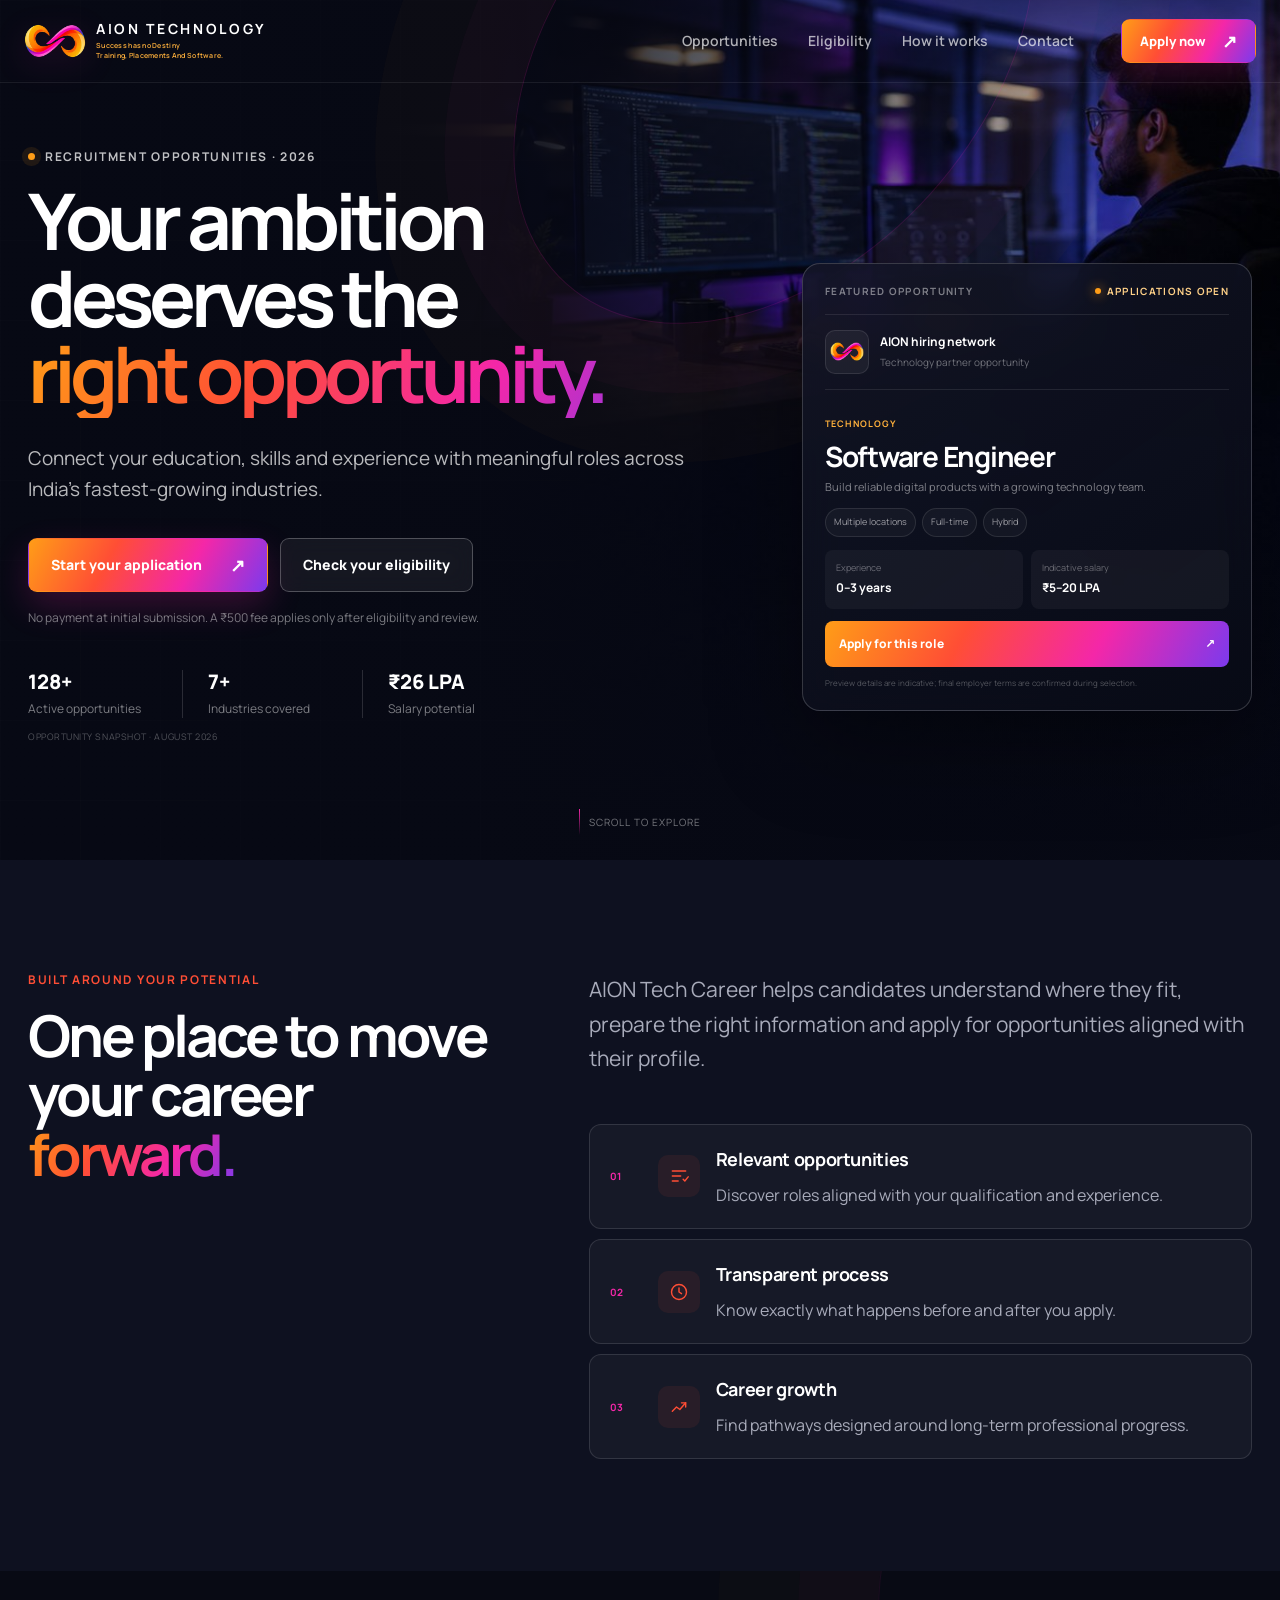
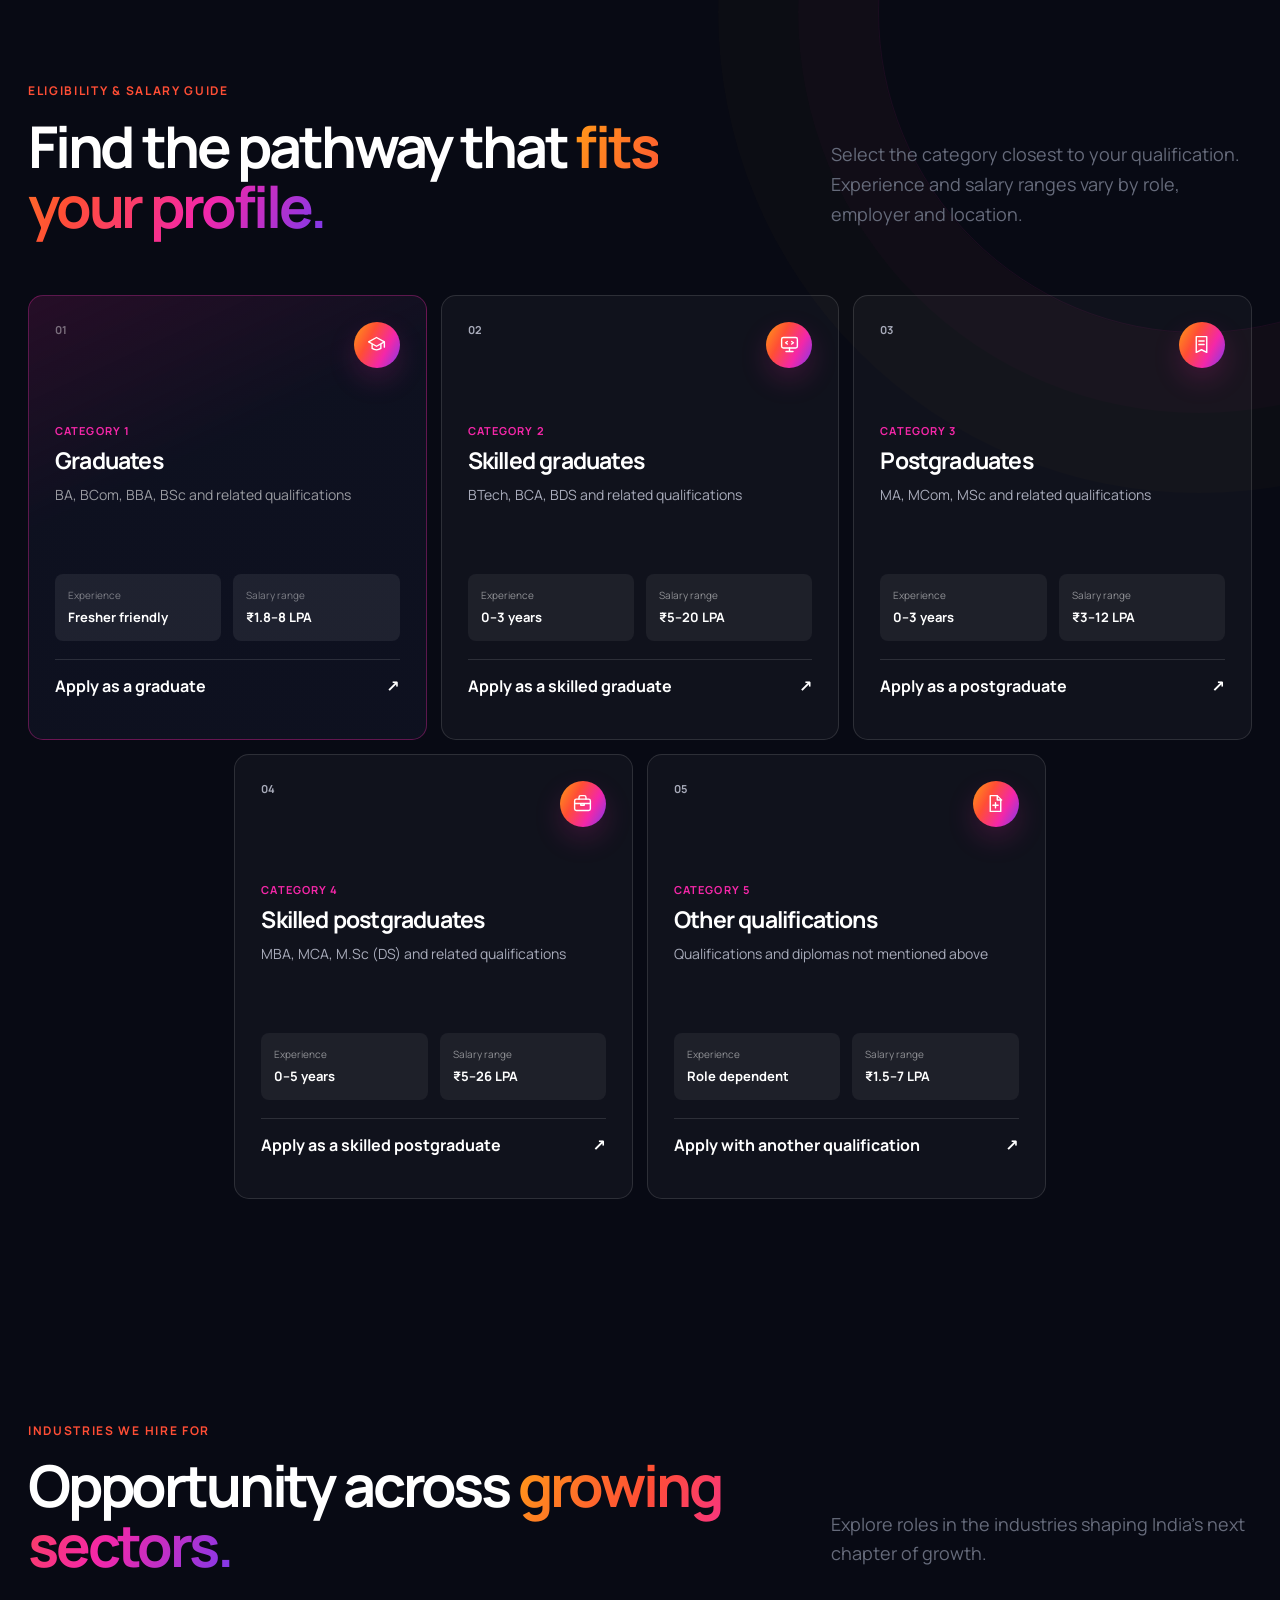
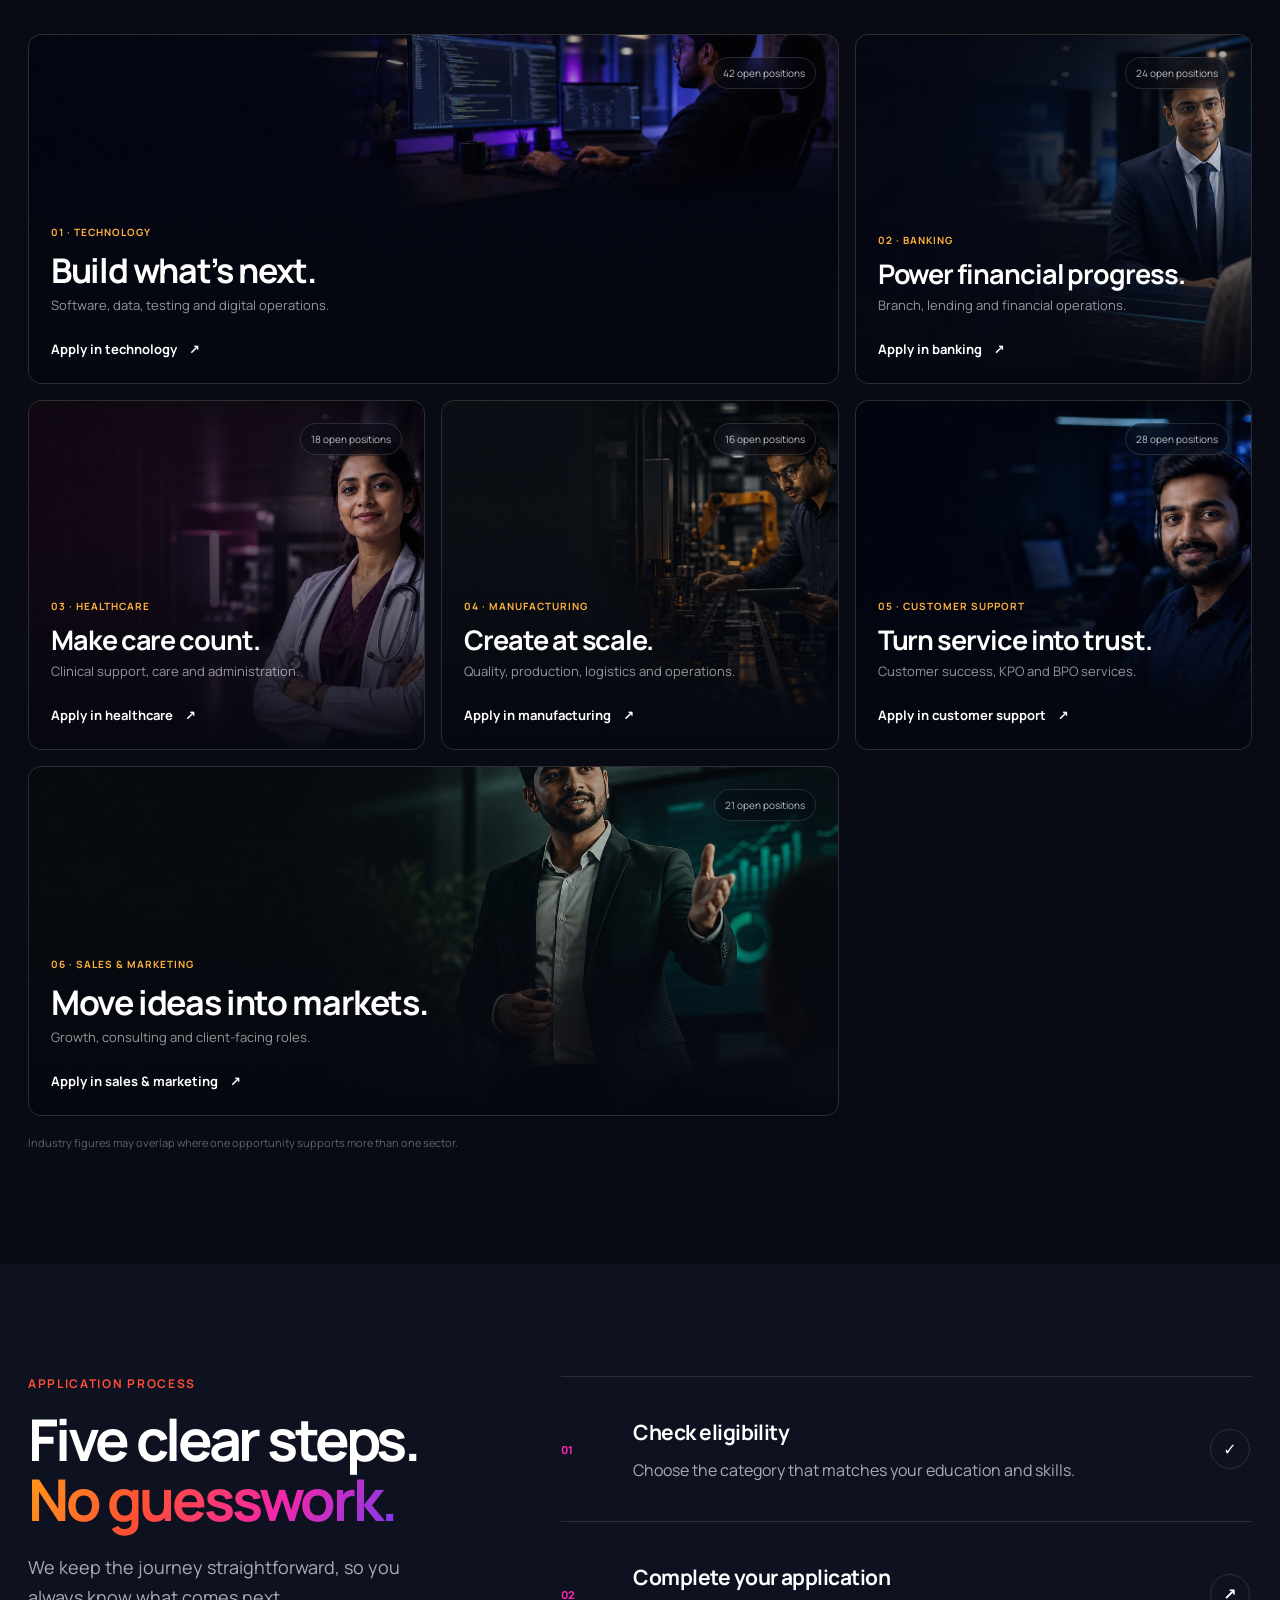
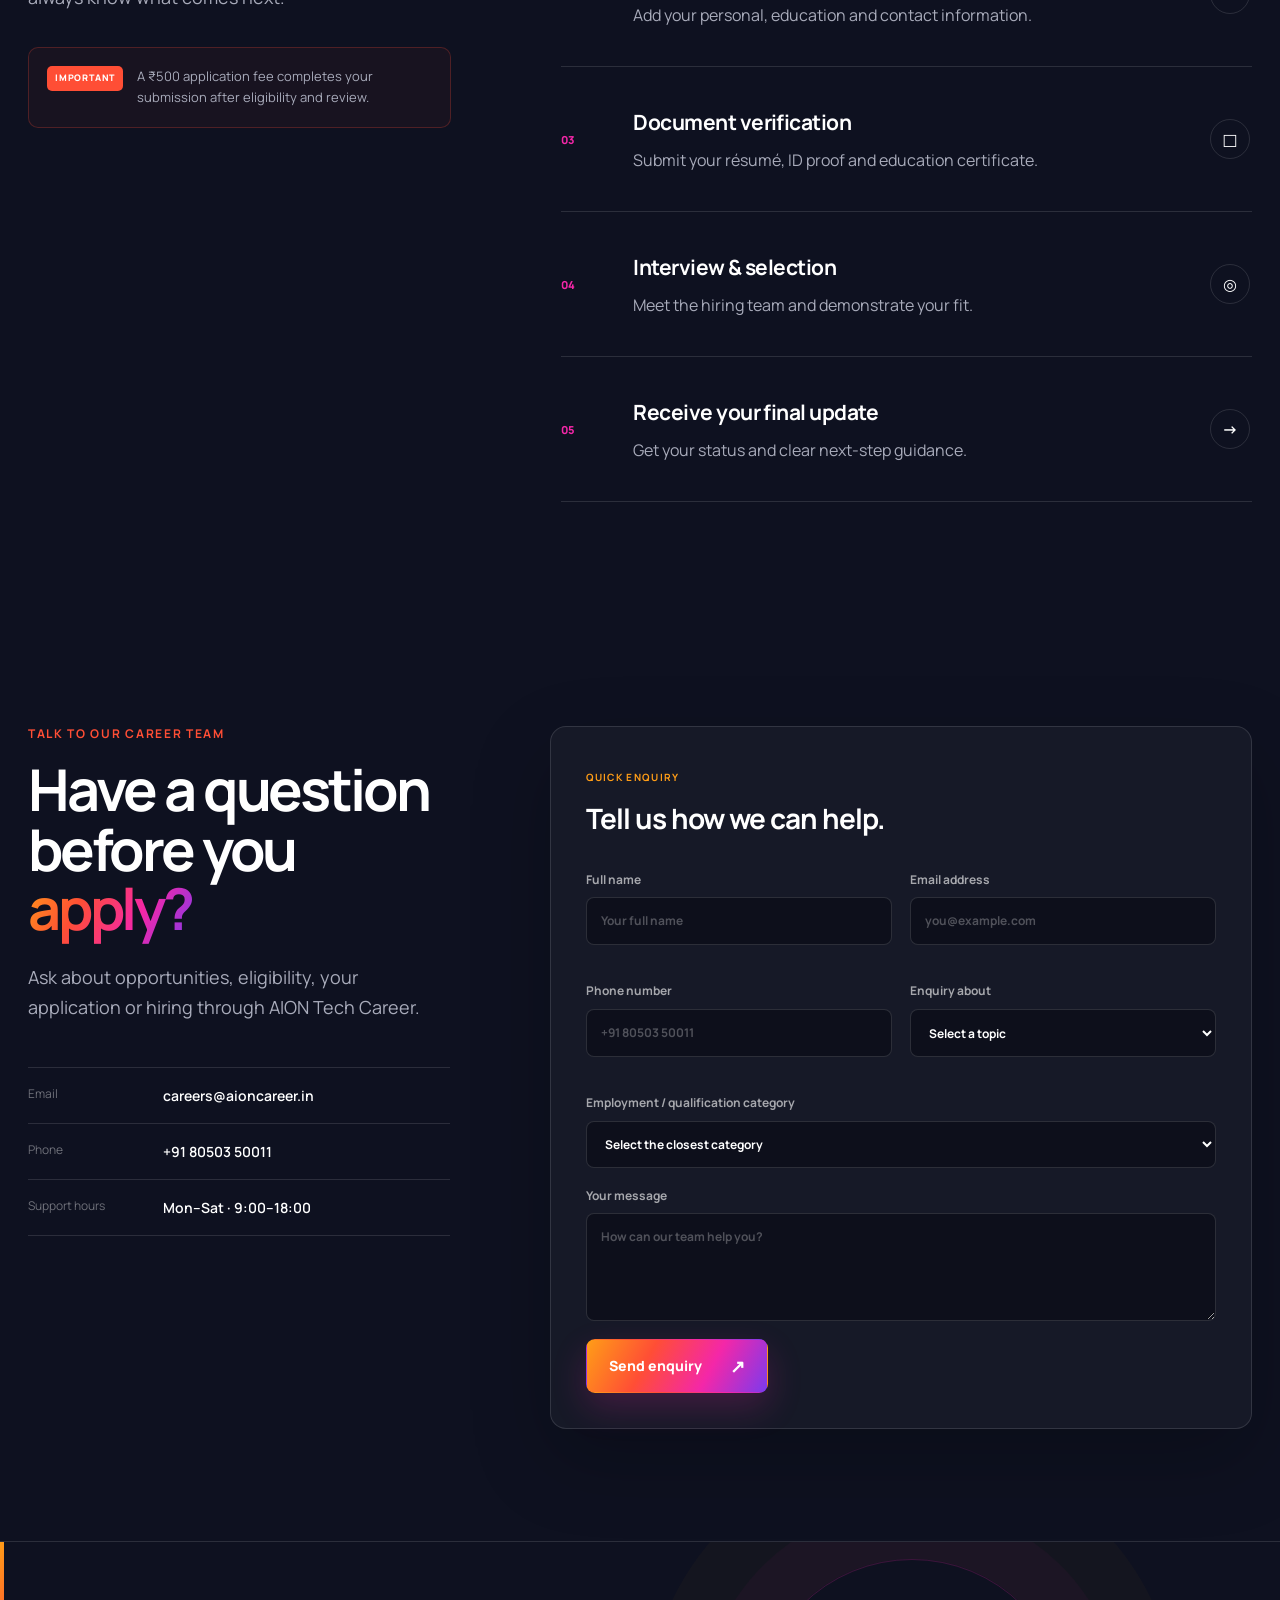
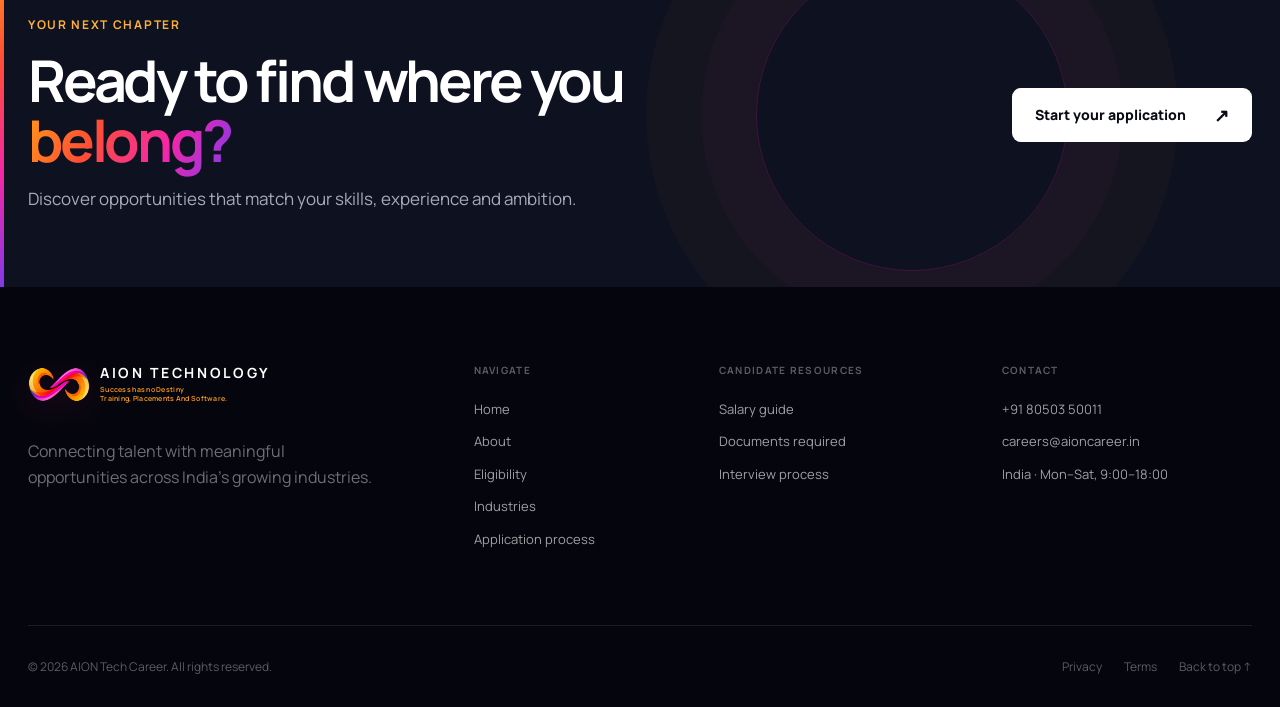
==== commit 434d2a36: "Add scrollable degree qualification selector" ====
--- a/index.html
+++ b/index.html
@@ -218,10 +218,24 @@
     <div class="modal-backdrop" data-close-application></div>
     <section class="application-dialog" role="dialog" aria-modal="true" aria-labelledby="application-title">
       <button class="modal-close" type="button" aria-label="Close application form" data-close-application>×</button>
-      <div class="application-intro"><p class="kicker">Job application</p><h2 id="application-title">Take the next step.</h2><p>Tell us your highest level of education, complete your details and upload your photo and résumé. No payment is required now; a ₹500 fee applies only after eligibility and review.</p></div>
-      <form class="application-form" data-application-form>
+      <div class="application-intro"><p class="kicker">Job application</p><h2 id="application-title">Take the next step.</h2><p>Tell us your highest degree or qualification, complete your details and upload your photo and résumé. No payment is required now; a ₹500 fee applies only after eligibility and review.</p></div>
+      <form class="application-form" data-application-form novalidate>
         <div class="form-grid">
-          <label class="form-span-2">Highest level of education<select name="qualification" required><option value="">Select your highest level</option><option>Graduate</option><option>Skilled graduate</option><option>Postgraduate</option><option>Skilled postgraduate</option><option>Diploma / Other</option></select></label>
+          <div class="education-field form-span-2" data-education-field>
+            <span class="education-label" id="education-label">Highest degree or qualification</span>
+            <div class="education-select" data-education-select>
+              <select name="qualification" data-education-input hidden>
+                <option value="">Select your highest qualification</option>
+                <optgroup label="Undergraduate degrees"><option>BCA</option><option>BSc</option><option>BE</option><option>BTech</option><option>BA</option><option>BCom</option><option>BBA</option><option>BPharm</option><option>BEd</option><option>LLB</option><option>MBBS</option><option>BDS</option><option>BSc Nursing</option></optgroup>
+                <optgroup label="Postgraduate degrees"><option>MA</option><option>MCom</option><option>MSc</option><option>MBA</option><option>MCA</option><option>ME</option><option>MTech</option><option>MPharm</option><option>MEd</option><option>LLM</option></optgroup>
+                <optgroup label="School and diploma"><option>10th / SSLC</option><option>12th / PUC</option><option>ITI</option><option>Diploma</option></optgroup>
+                <optgroup label="Doctorate and other"><option>PhD</option><option>Other</option></optgroup>
+              </select>
+              <button class="education-trigger" id="education-trigger" type="button" role="combobox" aria-labelledby="education-label education-value" aria-controls="education-options" aria-expanded="false" aria-haspopup="listbox" aria-describedby="education-error" data-education-trigger><span id="education-value" data-education-value>Select your highest qualification</span><span class="education-chevron" aria-hidden="true"></span></button>
+              <div class="education-options" id="education-options" role="listbox" aria-labelledby="education-label" data-education-options hidden></div>
+            </div>
+            <small class="education-error" id="education-error" data-education-error hidden>Please select your highest degree or qualification.</small>
+          </div>
           <label>Full name<input type="text" name="fullName" autocomplete="name" placeholder="Your full name" required></label>
           <label>Email address<input type="email" name="email" autocomplete="email" placeholder="you@example.com" required></label>
           <label>Phone number<input type="tel" name="phone" autocomplete="tel" placeholder="+91 80503 50011" pattern="[0-9+() -]{10,18}" required></label>
--- a/assets/css/styles.css
+++ b/assets/css/styles.css
@@ -269,6 +269,31 @@
 form input::placeholder,form textarea::placeholder { color: rgba(255,255,255,.28); }
 .form-message { padding: 12px 14px; border-radius: 8px; font-size: 13px; }.form-error { color: #ffc7c0; background: rgba(255,78,53,.12); }.form-success { color: #bff5dc; background: rgba(35,198,126,.12); }
 
+.education-field { min-width: 0; margin-bottom: 18px; }
+.education-label { display: block; margin-bottom: 8px; color: rgba(255,255,255,.62); font-size: 12px; font-weight: 700; }
+.education-select { position: relative; }
+.education-trigger { width: 100%; min-height: 48px; display: flex; align-items: center; justify-content: space-between; gap: 16px; padding: 13px 15px; border: 1px solid rgba(255,255,255,.13); border-radius: 8px; outline: 0; color: rgba(255,255,255,.58); background: rgba(5,7,16,.5); font-weight: 600; text-align: left; cursor: pointer; transition: border-color .2s ease, background .2s ease, box-shadow .2s ease; }
+.education-trigger:hover { border-color: rgba(255,255,255,.24); background: rgba(5,7,16,.66); }
+.education-trigger:focus-visible,.education-select.is-open .education-trigger { border-color: rgba(244,39,168,.72); background: rgba(5,7,16,.78); box-shadow: 0 0 0 4px rgba(244,39,168,.1); }
+.education-trigger.has-value { color: #fff; }
+.education-chevron { width: 9px; height: 9px; flex: none; margin: -4px 2px 0 0; border-right: 2px solid currentColor; border-bottom: 2px solid currentColor; transform: rotate(45deg); transition: transform .2s ease, margin .2s ease; }
+.education-select.is-open .education-chevron { margin: 4px 2px 0 0; transform: rotate(225deg); }
+.education-options { position: absolute; z-index: 30; top: calc(100% + 8px); right: 0; left: 0; max-height: 240px; overflow-y: auto; padding: 6px; border: 1px solid rgba(255,255,255,.14); border-radius: 10px; background: #0a0d1b; box-shadow: 0 22px 60px rgba(0,0,0,.5),0 0 0 1px rgba(244,39,168,.08); overscroll-behavior: contain; scrollbar-color: rgba(244,39,168,.72) rgba(255,255,255,.05); scrollbar-width: thin; }
+.education-options[hidden] { display: none; }
+.education-options::-webkit-scrollbar { width: 8px; }
+.education-options::-webkit-scrollbar-track { margin: 6px 0; border-radius: 999px; background: rgba(255,255,255,.05); }
+.education-options::-webkit-scrollbar-thumb { border: 2px solid #0a0d1b; border-radius: 999px; background: linear-gradient(var(--pink),var(--orange)); }
+.education-option-group { padding: 3px 0; }
+.education-option-group + .education-option-group { margin-top: 4px; padding-top: 8px; border-top: 1px solid rgba(255,255,255,.08); }
+.education-group-label { padding: 5px 12px 4px; color: var(--orange); font-size: 9px; font-weight: 800; letter-spacing: .12em; text-transform: uppercase; }
+.education-option { width: 100%; min-height: 40px; display: flex; align-items: center; justify-content: space-between; gap: 14px; padding: 10px 12px; border: 0; border-radius: 7px; outline: 0; color: rgba(255,255,255,.72); background: transparent; font-weight: 600; text-align: left; cursor: pointer; }
+.education-option:hover,.education-option:focus-visible { color: #fff; background: rgba(255,255,255,.07); }
+.education-option[aria-selected="true"] { color: #fff; background: linear-gradient(90deg,rgba(244,39,168,.19),rgba(255,157,23,.08)); }
+.education-option[aria-selected="true"]::after { content: "\2713"; color: var(--orange); font-size: 14px; }
+.education-field.is-invalid .education-trigger { border-color: #ff7663; box-shadow: 0 0 0 4px rgba(255,78,53,.1); }
+.education-error { display: block; margin-top: 7px; color: #ffc7c0; font-size: 11px; font-weight: 600; }
+.education-error[hidden] { display: none; }
+
 .final-cta { position: relative; overflow: hidden; color: #fff; background: var(--ink-2); border-top: 1px solid var(--line-dark); }
 .final-cta::before { content: ""; position: absolute; inset: 0 auto 0 0; width: 4px; background: var(--brand-gradient); }
 .final-cta-inner { position: relative; min-height: 345px; display: flex; align-items: center; justify-content: space-between; gap: 60px; }
